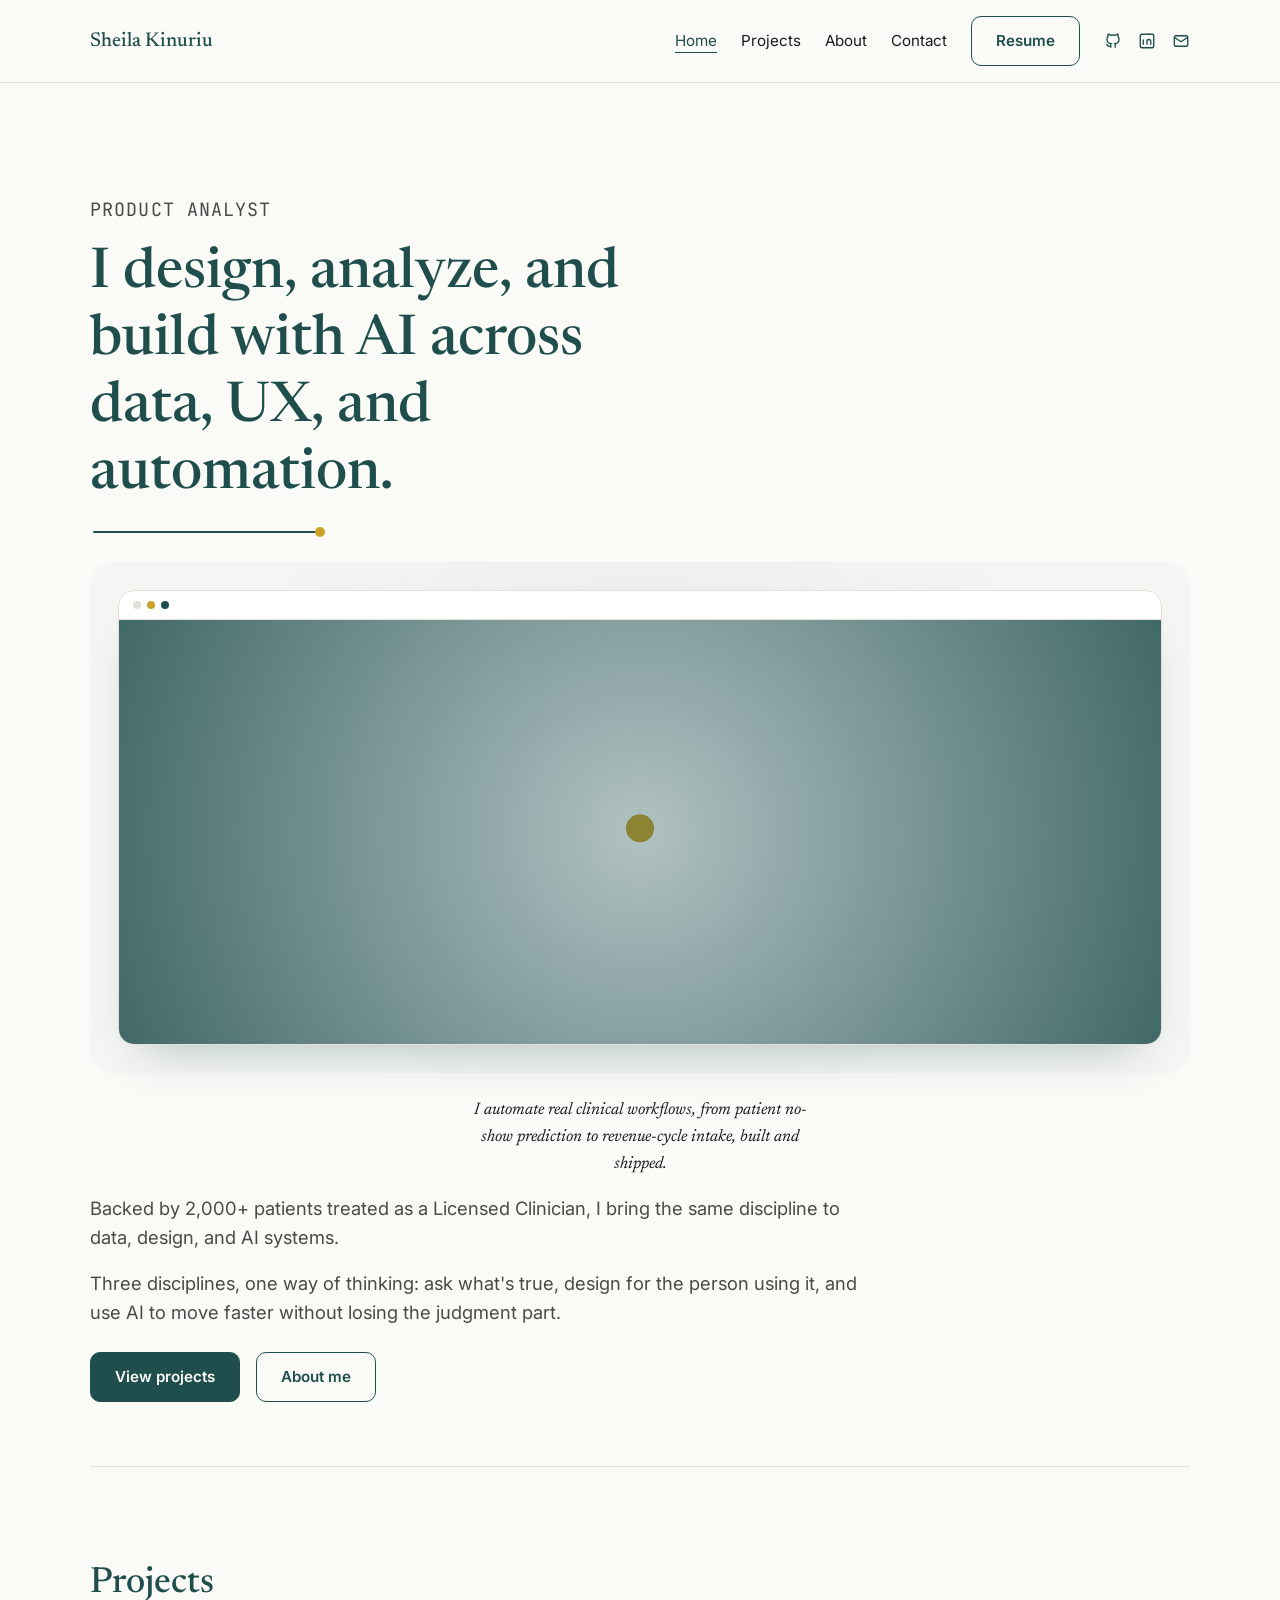
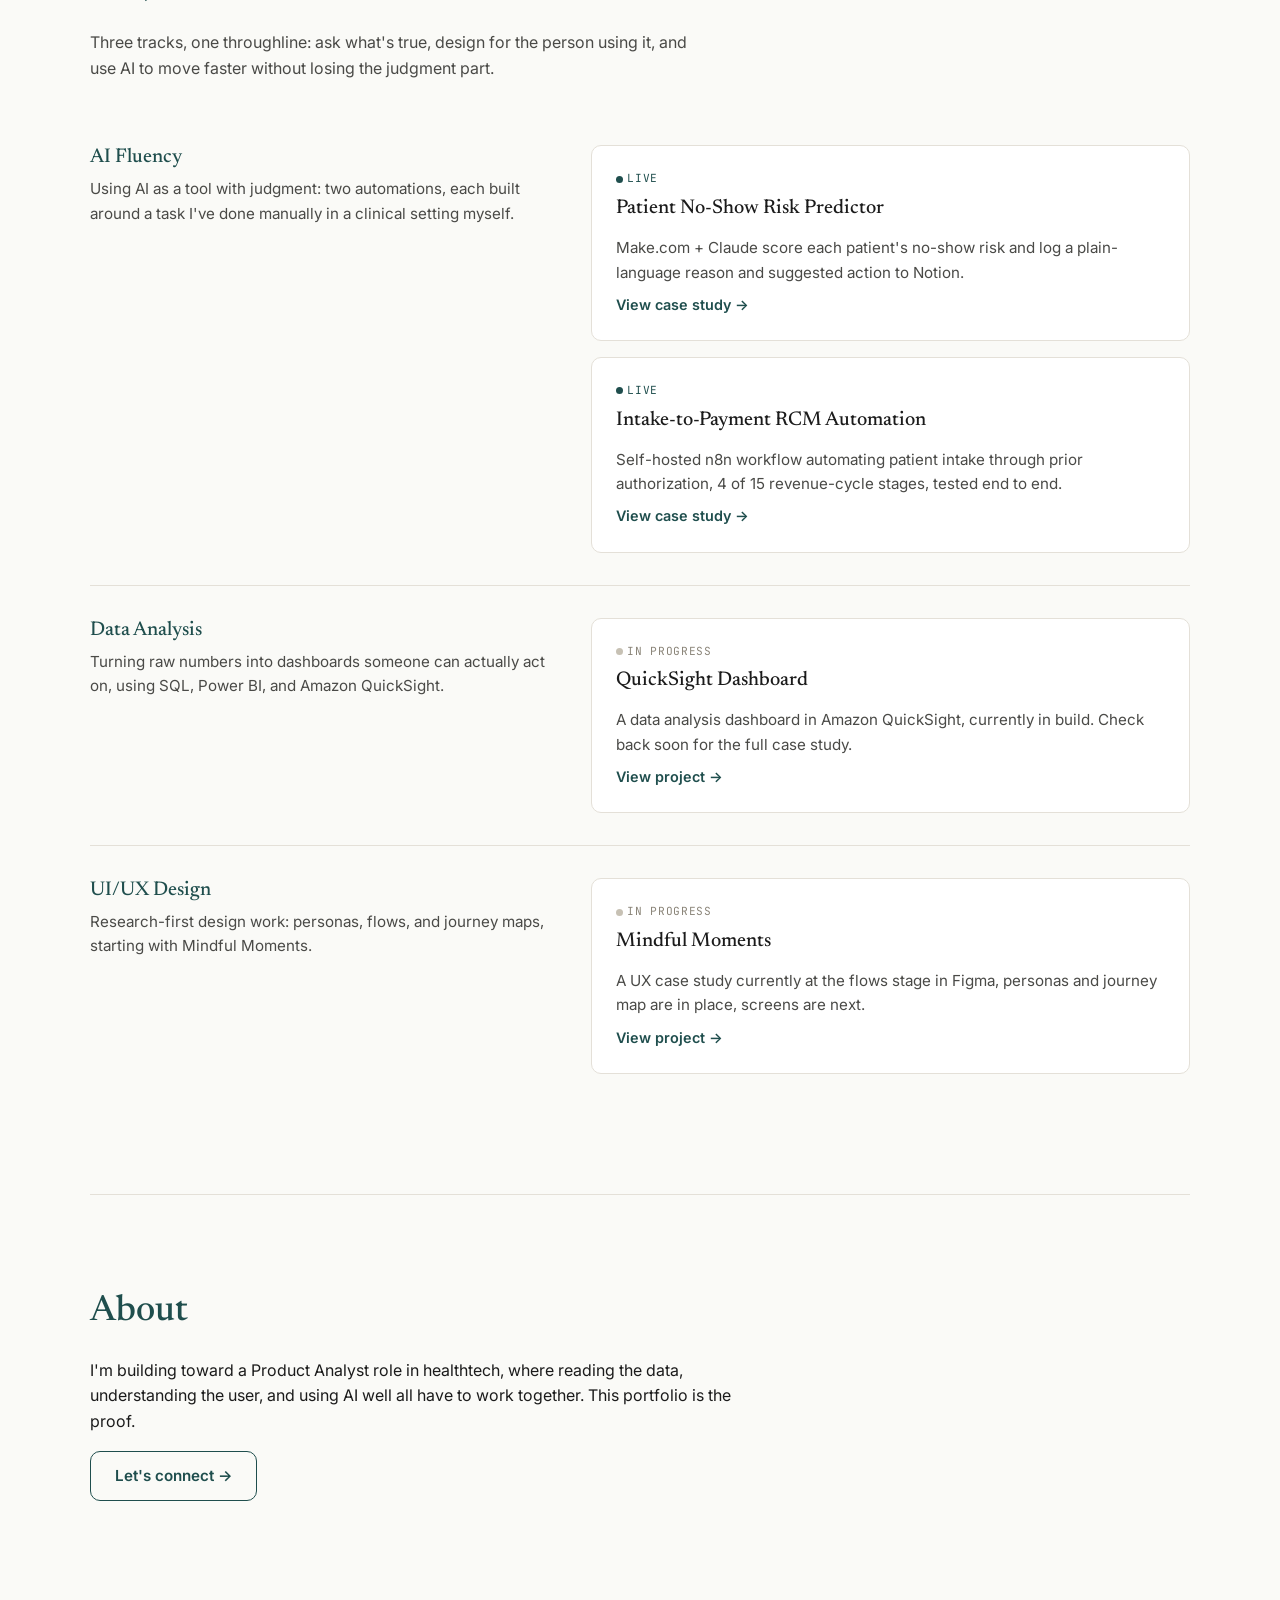
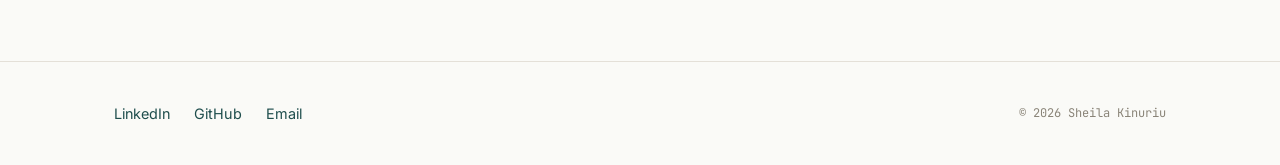
==== index.html @ 230eadeb "Move hero card between headline and stats, landscape layout, add shading veil, swap Live to Figma" ====
<!DOCTYPE html>
<html lang="en">
<head>
  <meta charset="UTF-8">
  <meta name="viewport" content="width=device-width, initial-scale=1.0">
  <title>Sheila Kinuriu · Data, Design & AI</title>
  <meta name="description" content="I design, analyze, and build with AI, across data, UX, and automation.">

  <link rel="icon" type="image/svg+xml" href="favicon.svg">

  <!-- Google Fonts: exactly the three faces from the identity kit -->
  <link rel="preconnect" href="https://fonts.googleapis.com">
  <link rel="preconnect" href="https://fonts.gstatic.com" crossorigin>
  <link href="https://fonts.googleapis.com/css2?family=Newsreader:ital,wght@0,400;0,500;0,600;1,400&family=Inter:wght@400;500;600&family=JetBrains+Mono:wght@400;500&display=swap" rel="stylesheet">

  <link rel="stylesheet" href="style.css">
</head>
<body>

  <header class="site-header">
    <nav class="nav container">
      <a href="index.html" class="wordmark">Sheila Kinuriu</a>
      <div class="nav-right">
        <ul class="nav-links">
          <li><a href="index.html" aria-current="page">Home</a></li>
          <li><a href="projects.html">Projects</a></li>
          <li><a href="about.html">About</a></li>
          <li><a href="contact.html">Contact</a></li>
        </ul>
        <a href="Sheila_Kinuriu_CV.pdf" class="btn btn-secondary nav-cv" target="_blank" rel="noopener">Resume</a>
        <div class="nav-social">
          <a href="https://github.com/kinuriu" aria-label="GitHub" target="_blank" rel="noopener">
            <svg viewBox="0 0 24 24" fill="none" stroke="currentColor" stroke-width="1.8"><path d="M9 19c-4.3 1.4-4.3-2.5-6-3m12 5v-3.5c0-1 .1-1.4-.5-2 2.8-.3 5.5-1.4 5.5-6a4.6 4.6 0 0 0-1.3-3.2 4.2 4.2 0 0 0-.1-3.2s-1.1-.3-3.5 1.3a12.3 12.3 0 0 0-6.2 0C6.5 2.8 5.4 3.1 5.4 3.1a4.2 4.2 0 0 0-.1 3.2A4.6 4.6 0 0 0 4 9.5c0 4.6 2.7 5.7 5.5 6-.6.6-.6 1.2-.5 2V21"/></svg>
          </a>
          <a href="https://www.linkedin.com/in/sheilanduta/" aria-label="LinkedIn" target="_blank" rel="noopener">
            <svg viewBox="0 0 24 24" fill="none" stroke="currentColor" stroke-width="1.8"><rect x="3" y="3" width="18" height="18" rx="2"/><path d="M7 10v7M7 7v.01M12 17v-4.5a2.5 2.5 0 0 1 5 0V17M12 10v7"/></svg>
          </a>
          <a href="mailto:sheilakinuriu@gmail.com" aria-label="Email">
            <svg viewBox="0 0 24 24" fill="none" stroke="currentColor" stroke-width="1.8"><rect x="3" y="5" width="18" height="14" rx="2"/><path d="m3 7 9 6 9-6"/></svg>
          </a>
        </div>
      </div>
    </nav>
  </header>

  <main>

    <!-- ============ HERO ============ -->
    <section class="hero container">
      <p class="kicker">Product Analyst</p>
      <h1>I design, analyze, and build with AI across data, UX, and automation.</h1>
      <svg class="hero-line" viewBox="0 0 240 12" width="240" height="12" aria-hidden="true">
        <line x1="4" y1="6" x2="230" y2="6" stroke="var(--color-main)" stroke-width="2" stroke-linecap="round" pathLength="100" class="hero-line-path"/>
        <circle cx="230" cy="6" r="5" fill="var(--color-accent)" class="hero-dot"/>
      </svg>

      <div class="hero-card-outer">
        <div class="hero-card-wrap">
          <div class="hero-card">
            <div class="hero-card-chrome">
              <span class="chrome-dot"></span><span class="chrome-dot"></span><span class="chrome-dot"></span>
            </div>
            <div class="hero-network-frame">
              <svg class="hero-network" viewBox="0 0 520 200" aria-hidden="true">
              <line class="hn-line" x1="260" y1="100" x2="260.0" y2="58.0"/>
              <line class="hn-line" x1="260" y1="100" x2="313.0" y2="70.3"/>
              <line class="hn-line" x1="260" y1="100" x2="335.0" y2="100.0"/>
              <line class="hn-line" x1="260" y1="100" x2="313.0" y2="129.7"/>
              <line class="hn-line" x1="260" y1="100" x2="260.0" y2="142.0"/>
              <line class="hn-line" x1="260" y1="100" x2="207.0" y2="129.7"/>
              <line class="hn-line" x1="260" y1="100" x2="185.0" y2="100.0"/>
              <line class="hn-line" x1="260" y1="100" x2="207.0" y2="70.3"/>
              <line class="hn-line" x1="260.0" y1="58.0" x2="313.0" y2="70.3"/>
              <line class="hn-line" x1="313.0" y1="70.3" x2="335.0" y2="100.0"/>
              <line class="hn-line" x1="335.0" y1="100.0" x2="313.0" y2="129.7"/>
              <line class="hn-line" x1="313.0" y1="129.7" x2="260.0" y2="142.0"/>
              <line class="hn-line" x1="260.0" y1="142.0" x2="207.0" y2="129.7"/>
              <line class="hn-line" x1="207.0" y1="129.7" x2="185.0" y2="100.0"/>
              <line class="hn-line" x1="185.0" y1="100.0" x2="207.0" y2="70.3"/>
              <line class="hn-line" x1="207.0" y1="70.3" x2="260.0" y2="58.0"/>
              <line class="hn-line" x1="260.0" y1="58.0" x2="260.0" y2="22.0"/>
              <line class="hn-line" x1="260.0" y1="58.0" x2="315.5" y2="27.9"/>
              <line class="hn-line" x1="313.0" y1="70.3" x2="362.5" y2="44.8"/>
              <line class="hn-line" x1="313.0" y1="70.3" x2="394.0" y2="70.2"/>
              <line class="hn-line" x1="335.0" y1="100.0" x2="405.0" y2="100.0"/>
              <line class="hn-line" x1="335.0" y1="100.0" x2="394.0" y2="129.8"/>
              <line class="hn-line" x1="313.0" y1="129.7" x2="362.5" y2="155.2"/>
              <line class="hn-line" x1="313.0" y1="129.7" x2="315.5" y2="172.1"/>
              <line class="hn-line" x1="260.0" y1="142.0" x2="260.0" y2="178.0"/>
              <line class="hn-line" x1="260.0" y1="142.0" x2="204.5" y2="172.1"/>
              <line class="hn-line" x1="207.0" y1="129.7" x2="157.5" y2="155.2"/>
              <line class="hn-line" x1="207.0" y1="129.7" x2="126.0" y2="129.8"/>
              <line class="hn-line" x1="185.0" y1="100.0" x2="115.0" y2="100.0"/>
              <line class="hn-line" x1="185.0" y1="100.0" x2="126.0" y2="70.2"/>
              <line class="hn-line" x1="207.0" y1="70.3" x2="157.5" y2="44.8"/>
              <line class="hn-line" x1="207.0" y1="70.3" x2="204.5" y2="27.9"/>
              <line class="hn-line" x1="260.0" y1="58.0" x2="313.0" y2="129.7"/>
              <line class="hn-line" x1="335.0" y1="100.0" x2="207.0" y2="129.7"/>
              <line class="hn-line" x1="260.0" y1="142.0" x2="207.0" y2="70.3"/>
              <line class="hn-line" x1="185.0" y1="100.0" x2="313.0" y2="70.3"/>

              <circle class="hn-node" style="--tx:0.0px;--ty:42.0px" cx="260.0" cy="58.0" r="3.5"/>
              <circle class="hn-node" style="--tx:-53.0px;--ty:29.7px" cx="313.0" cy="70.3" r="3.5"/>
              <circle class="hn-node" style="--tx:-75.0px;--ty:0.0px" cx="335.0" cy="100.0" r="3.5"/>
              <circle class="hn-node" style="--tx:-53.0px;--ty:-29.7px" cx="313.0" cy="129.7" r="3.5"/>
              <circle class="hn-node" style="--tx:0.0px;--ty:-42.0px" cx="260.0" cy="142.0" r="3.5"/>
              <circle class="hn-node" style="--tx:53.0px;--ty:-29.7px" cx="207.0" cy="129.7" r="3.5"/>
              <circle class="hn-node" style="--tx:75.0px;--ty:0.0px" cx="185.0" cy="100.0" r="3.5"/>
              <circle class="hn-node" style="--tx:53.0px;--ty:29.7px" cx="207.0" cy="70.3" r="3.5"/>

              <circle class="hn-node" style="--tx:0.0px;--ty:78.0px" cx="260.0" cy="22.0" r="3"/>
              <circle class="hn-node" style="--tx:-55.5px;--ty:72.1px" cx="315.5" cy="27.9" r="3"/>
              <circle class="hn-node" style="--tx:-102.5px;--ty:55.2px" cx="362.5" cy="44.8" r="3"/>
              <circle class="hn-node" style="--tx:-134.0px;--ty:29.8px" cx="394.0" cy="70.2" r="3"/>
              <circle class="hn-node" style="--tx:-145.0px;--ty:0.0px" cx="405.0" cy="100.0" r="3"/>
              <circle class="hn-node" style="--tx:-134.0px;--ty:-29.8px" cx="394.0" cy="129.8" r="3"/>
              <circle class="hn-node" style="--tx:-102.5px;--ty:-55.2px" cx="362.5" cy="155.2" r="3"/>
              <circle class="hn-node" style="--tx:-55.5px;--ty:-72.1px" cx="315.5" cy="172.1" r="3"/>
              <circle class="hn-node" style="--tx:0.0px;--ty:-78.0px" cx="260.0" cy="178.0" r="3"/>
              <circle class="hn-node" style="--tx:55.5px;--ty:-72.1px" cx="204.5" cy="172.1" r="3"/>
              <circle class="hn-node" style="--tx:102.5px;--ty:-55.2px" cx="157.5" cy="155.2" r="3"/>
              <circle class="hn-node" style="--tx:134.0px;--ty:-29.8px" cx="126.0" cy="129.8" r="3"/>
              <circle class="hn-node" style="--tx:145.0px;--ty:0.0px" cx="115.0" cy="100.0" r="3"/>
              <circle class="hn-node" style="--tx:134.0px;--ty:29.8px" cx="126.0" cy="70.2" r="3"/>
              <circle class="hn-node" style="--tx:102.5px;--ty:55.2px" cx="157.5" cy="44.8" r="3"/>
              <circle class="hn-node" style="--tx:55.5px;--ty:72.1px" cx="204.5" cy="27.9" r="3"/>

              <circle class="hn-center" cx="260" cy="100" r="7"/>
              </svg>
              <div class="hero-card-shade"></div>
            </div>
          </div>

          <span class="hero-tag tag-tl">Figma</span>
          <span class="hero-tag tag-tr">2,000+ patients</span>
          <span class="hero-tag tag-bl">n8n + Make.com</span>
          <span class="hero-tag tag-br">Healthcare AI</span>
        </div>

        <p class="hero-card-caption">I automate real clinical workflows, from patient no-show prediction to revenue-cycle intake, built and shipped.</p>
      </div>

      <p>Backed by 2,000+ patients treated as a Licensed Clinician, I bring the same discipline to data, design, and AI systems.</p>
      <p>Three disciplines, one way of thinking: ask what's true, design for the person using it, and use AI to move faster without losing the judgment part.</p>
      <div class="hero-cta">
        <a href="#projects" class="btn btn-primary">View projects</a>
        <a href="about.html" class="btn btn-secondary">About me</a>
      </div>
    </section>

    <hr class="section-divider container">

    <!-- ============ PROJECTS (tracks + proof, together) ============ -->
    <section class="section container" id="projects">
      <h2>Projects</h2>
      <p class="section-intro">Three tracks, one throughline: ask what's true, design for the person using it, and use AI to move faster without losing the judgment part.</p>

      <div class="track">
        <div class="track-header">
          <h3>AI Fluency</h3>
          <p>Using AI as a tool with judgment: two automations, each built around a task I've done manually in a clinical setting myself.</p>
        </div>
        <div class="track-cards">
          <div class="card">
            <span class="status status-live">Live</span>
            <h3>Patient No-Show Risk Predictor</h3>
            <p>Make.com + Claude score each patient's no-show risk and log a plain-language reason and suggested action to Notion.</p>
            <a href="projects.html#no-show-predictor" class="card-link">View case study</a>
          </div>
          <div class="card">
            <span class="status status-live">Live</span>
            <h3>Intake-to-Payment RCM Automation</h3>
            <p>Self-hosted n8n workflow automating patient intake through prior authorization, 4 of 15 revenue-cycle stages, tested end to end.</p>
            <a href="projects.html#rcm-automation" class="card-link">View case study</a>
          </div>
        </div>
      </div>

      <hr class="track-divider">

      <div class="track">
        <div class="track-header">
          <h3>Data Analysis</h3>
          <p>Turning raw numbers into dashboards someone can actually act on, using SQL, Power BI, and Amazon QuickSight.</p>
        </div>
        <div class="card">
          <span class="status status-progress">In progress</span>
          <h3>QuickSight Dashboard</h3>
          <p>A data analysis dashboard in Amazon QuickSight, currently in build. Check back soon for the full case study.</p>
          <a href="projects.html#data-analysis" class="card-link">View project</a>
        </div>
      </div>

      <hr class="track-divider">

      <div class="track">
        <div class="track-header">
          <h3>UI/UX Design</h3>
          <p>Research-first design work: personas, flows, and journey maps, starting with Mindful Moments.</p>
        </div>
        <div class="card">
          <span class="status status-progress">In progress</span>
          <h3>Mindful Moments</h3>
          <p>A UX case study currently at the flows stage in Figma, personas and journey map are in place, screens are next.</p>
          <a href="projects.html#ui-ux" class="card-link">View project</a>
        </div>
      </div>
    </section>

    <hr class="section-divider container">

    <!-- ============ ABOUT PREVIEW ============ -->
    <section class="section container">
      <h2>About</h2>
      <p>I'm building toward a Product Analyst role in healthtech, where reading the data, understanding the user, and using AI well all have to work together. This portfolio is the proof.</p>
      <a href="about.html" class="btn btn-secondary" style="margin-top: 1rem;">Let's connect →</a>
    </section>

  </main>

  <footer class="site-footer">
    <div class="container">
      <div class="footer-links">
        <a href="https://www.linkedin.com/in/sheilanduta/">LinkedIn</a>
        <a href="https://github.com/kinuriu">GitHub</a>
        <a href="mailto:sheilakinuriu@gmail.com">Email</a>
      </div>
      <span class="footer-note">© 2026 Sheila Kinuriu</span>
    </div>
  </footer>

</body>
</html>
---- style.css ----
/* =========================================================
   1. DESIGN TOKENS
   These are the "decide once" values from the identity kit.
   Every color, font, and spacing value used anywhere on the
   site should trace back to one of these. If you ever want
   to retheme, you only touch this block.
   ========================================================= */
:root {
  /* Color */
  --color-main:     #1F4E4D; /* Deep Clinical Teal — headings, links, key UI */
  --color-text:      #1B1B1B; /* near-black, warm — body text */
  --color-bg:        #FAFAF7; /* near-white, warm — page background, cards */
  --color-accent:    #C9A227; /* Muted Gold — ONE thing at a time, never a fill */
  --color-divider:   #E4E0D8; /* warm grey — borders, dividers */
  --color-bg-raised: #FFFFFF; /* slightly lifted surface for cards on --color-bg */

  /* Type */
  --font-heading: 'Newsreader', Georgia, serif;
  --font-body:    'Inter', -apple-system, sans-serif;
  --font-mono:    'JetBrains Mono', monospace;

  /* Spacing scale (multiples of 4px keeps rhythm consistent) */
  --space-1: 0.5rem;
  --space-2: 1rem;
  --space-3: 1.5rem;
  --space-4: 2.5rem;
  --space-5: 4rem;
  --space-6: 6rem;

  /* Layout */
  --max-width: 1100px;
  --radius: 10px;
}

/* =========================================================
   2. RESET
   A small reset, not a framework reset — just enough to stop
   browsers' default spacing/sizing from fighting the tokens.
   ========================================================= */
* {
  box-sizing: border-box;
}

html {
  scroll-behavior: smooth;
}

body, h1, h2, h3, p, ul, figure {
  margin: 0;
}

img {
  max-width: 100%;
  display: block;
}

ul {
  padding: 0;
  list-style: none;
}

a {
  color: inherit;
  text-decoration: none;
}

/* Respect users who've asked for less motion */
@media (prefers-reduced-motion: reduce) {
  html {
    scroll-behavior: auto;
  }
  * {
    animation: none !important;
    transition: none !important;
  }
}

/* =========================================================
   3. BASE TYPOGRAPHY
   ========================================================= */
body {
  font-family: var(--font-body);
  color: var(--color-text);
  background: var(--color-bg);
  line-height: 1.6;
  font-size: 1rem;
}

h1, h2, h3 {
  font-family: var(--font-heading);
  color: var(--color-main);
  line-height: 1.2;
  font-weight: 500;
}

h1 {
  font-size: clamp(2.25rem, 5vw, 3.5rem);
}

h2 {
  font-size: clamp(1.5rem, 3vw, 2.25rem);
  margin-bottom: var(--space-3);
}

h3 {
  font-size: 1.25rem;
  margin-bottom: var(--space-1);
}

p {
  max-width: 65ch; /* keeps body text readable, never full-bleed */
}

/* The mono face is used sparingly, per the identity kit:
   data labels, kickers, status text — never full paragraphs. */
.kicker {
  font-family: var(--font-mono);
  font-size: 0.75rem;
  letter-spacing: 0.06em;
  text-transform: uppercase;
  color: var(--color-main);
}

/* =========================================================
   4. LAYOUT HELPERS
   ========================================================= */
.container {
  max-width: var(--max-width);
  margin: 0 auto;
  padding: 0 var(--space-3);
}

.section {
  padding: var(--space-6) 0;
}

.section-divider {
  border: none;
  border-top: 1px solid var(--color-divider);
}

/* =========================================================
   5. NAV
   ========================================================= */
.site-header {
  border-bottom: 1px solid var(--color-divider);
  background: var(--color-bg);
}

.nav {
  display: flex;
  align-items: center;
  justify-content: space-between;
  padding: var(--space-2) 0;
  flex-wrap: wrap;
  gap: var(--space-2);
}

.nav-right {
  display: flex;
  align-items: center;
  gap: var(--space-3);
  flex-wrap: wrap;
}

.nav-social {
  display: flex;
  align-items: center;
  gap: var(--space-2);
}

.nav-social a {
  color: var(--color-main);
  display: inline-flex;
  transition: color 0.15s ease;
}

.nav-social a:hover,
.nav-social a:focus-visible {
  color: var(--color-accent);
}

.nav-social svg {
  width: 18px;
  height: 18px;
}

.nav-cv {
  padding: 0.4rem 0.9rem;
  font-size: 0.85rem;
}

.wordmark {
  font-family: var(--font-heading);
  font-weight: 500;
  font-size: 1.25rem;
  color: var(--color-main);
}

.nav-links {
  display: flex;
  gap: var(--space-3);
  flex-wrap: wrap;
}

.nav-links a {
  font-size: 0.95rem;
  padding-bottom: 2px;
  border-bottom: 1px solid transparent;
  transition: border-color 0.15s ease;
}

.nav-links a:hover,
.nav-links a:focus-visible {
  border-bottom-color: var(--color-accent);
}

.nav-links a[aria-current="page"] {
  color: var(--color-main);
  border-bottom-color: var(--color-main);
}

/* =========================================================
   6. BUTTONS / CTAs
   The main color does the work here — gold is reserved for
   the one-at-a-time accent, never a button fill.
   ========================================================= */
.btn {
  display: inline-flex;
  align-items: center;
  gap: var(--space-1);
  font-family: var(--font-body);
  font-weight: 600;
  font-size: 0.95rem;
  padding: 0.75rem 1.5rem;
  border-radius: var(--radius);
  border: 1px solid var(--color-main);
  transition: background-color 0.15s ease, color 0.15s ease;
}

.btn-primary {
  background: var(--color-main);
  color: var(--color-bg);
}

.btn-primary:hover,
.btn-primary:focus-visible {
  background: #163938; /* slightly darker teal, no new token needed */
}

.btn-secondary {
  background: transparent;
  color: var(--color-main);
}

.btn-secondary:hover,
.btn-secondary:focus-visible {
  background: var(--color-divider);
}

/* =========================================================
   7. CARDS
   ========================================================= */
.card {
  background: var(--color-bg-raised);
  border: 1px solid var(--color-divider);
  border-radius: var(--radius);
  padding: var(--space-3);
  display: flex;
  flex-direction: column;
  gap: var(--space-1);
  height: 100%;
}

.card h3 {
  color: var(--color-text);
}

.card p {
  color: #4A4A47;
  font-size: 0.95rem;
}

.card-link {
  margin-top: auto;
  font-weight: 600;
  color: var(--color-main);
  font-size: 0.9rem;
}

.card-link::after {
  content: " →";
}

/* =========================================================
   8. STATUS PILLS
   The one recurring "signature" device on the site: an honest,
   clinical-looking status readout on every project, in mono.
   ========================================================= */
.status {
  display: inline-flex;
  align-items: center;
  gap: 0.4em;
  font-family: var(--font-mono);
  font-size: 0.7rem;
  letter-spacing: 0.06em;
  text-transform: uppercase;
}

.status::before {
  content: "";
  width: 7px;
  height: 7px;
  border-radius: 50%;
}

.status-live {
  color: var(--color-main);
}
.status-live::before {
  background: var(--color-main);
}

.status-progress {
  color: #8A8478;
}
.status-progress::before {
  background: #C7C1B4;
}

/* =========================================================
   9. PROJECT TRACKS
   Each track pairs its "what/why" with the actual proof —
   context on the left, the live card on the right. Keeps the
   homepage from saying the same thing twice.
   ========================================================= */
.section-intro {
  color: #4A4A47;
  max-width: 60ch;
  margin-bottom: var(--space-4);
}

.track {
  display: grid;
  grid-template-columns: 1fr 1.3fr;
  gap: var(--space-4);
  align-items: start;
  padding: var(--space-3) 0;
}

.track-header h3 {
  color: var(--color-main);
}

.track-header p {
  color: #4A4A47;
  font-size: 0.95rem;
}

.track-divider {
  border: none;
  border-top: 1px solid var(--color-divider);
}

.track-cards {
  display: flex;
  flex-direction: column;
  gap: var(--space-2);
}

.track-cards .card {
  height: auto;
}

@media (max-width: 800px) {
  .track {
    grid-template-columns: 1fr;
  }
}

/* =========================================================
   9b. CASE STUDY BLOCKS
   Used on individual project pages (e.g. ai-fluency.html) to
   break a case study into scannable problem/approach/outcome
   chunks instead of one long paragraph.
   ========================================================= */
.case-grid {
  display: grid;
  grid-template-columns: 1fr 1fr;
  gap: var(--space-3);
  margin: var(--space-3) 0 var(--space-3);
}

.case-block h3 {
  font-size: 1.05rem;
}

.case-block p {
  color: #4A4A47;
  font-size: 0.95rem;
}

.case-stack {
  font-size: 0.9rem;
  color: #4A4A47;
  margin-bottom: var(--space-3);
}

.case-image {
  width: 100%;
  border: 1px solid var(--color-divider);
  border-radius: var(--radius);
  margin-top: var(--space-1);
}

.case-image-caption {
  font-family: var(--font-mono);
  font-size: 0.75rem;
  color: #8A8478;
  margin: var(--space-1) 0 var(--space-3);
}

@media (max-width: 800px) {
  .case-grid {
    grid-template-columns: 1fr;
  }
}

/* =========================================================
   9c. ABOUT PAGE: STATS, EXPERIENCE, CERTIFICATIONS
   ========================================================= */
.stat-strip {
  display: grid;
  grid-template-columns: repeat(5, 1fr);
  gap: var(--space-3);
  padding-bottom: var(--space-4);
}

.stat-value {
  font-family: var(--font-heading);
  font-size: 1.3rem;
  color: var(--color-main);
  margin-bottom: 0.2rem;
}

.stat-label {
  font-family: var(--font-mono);
  font-size: 0.7rem;
  letter-spacing: 0.05em;
  text-transform: uppercase;
  color: #8A8478;
}

@media (max-width: 900px) {
  .stat-strip {
    grid-template-columns: repeat(3, 1fr);
    row-gap: var(--space-3);
  }
}

@media (max-width: 560px) {
  .stat-strip {
    grid-template-columns: repeat(2, 1fr);
  }
}

.exp-item {
  margin-bottom: var(--space-4);
}

.exp-item:last-child {
  margin-bottom: 0;
}

.exp-header {
  display: flex;
  justify-content: space-between;
  align-items: baseline;
  flex-wrap: wrap;
  gap: var(--space-1);
  margin-bottom: var(--space-1);
}

.exp-role {
  font-weight: 600;
  color: var(--color-text);
}

.exp-org {
  font-size: 0.9rem;
  color: var(--color-main);
}

.exp-dates {
  font-family: var(--font-mono);
  font-size: 0.75rem;
  color: #8A8478;
  white-space: nowrap;
}

.exp-item p {
  color: #4A4A47;
  font-size: 0.95rem;
}

.exp-postings {
  margin-top: var(--space-2);
  padding-left: var(--space-2);
  font-size: 0.85rem;
  color: #4A4A47;
}

.exp-postings li {
  list-style: disc;
  margin-bottom: 0.35rem;
}

.cert-list {
  margin-top: var(--space-1);
}

.cert-list li {
  display: flex;
  justify-content: space-between;
  gap: var(--space-2);
  padding: 0.5rem 0;
  border-bottom: 1px solid var(--color-divider);
  font-size: 0.9rem;
}

.cert-list li span:last-child {
  font-family: var(--font-mono);
  font-size: 0.75rem;
  color: #8A8478;
  white-space: nowrap;
}

.cert-more {
  font-size: 0.85rem;
  color: #8A8478;
  margin-top: var(--space-2);
}

.cert-pending {
  font-size: 0.85rem;
  color: #8A8478;
  font-style: italic;
  margin-top: var(--space-3);
}

.skills-grid {
  display: grid;
  grid-template-columns: repeat(auto-fit, minmax(200px, 1fr));
  gap: var(--space-3);
}

/* =========================================================
   10. GRID
   ========================================================= */
.grid-3 {
  display: grid;
  grid-template-columns: repeat(3, 1fr);
  gap: var(--space-3);
}

@media (max-width: 800px) {
  .grid-3 {
    grid-template-columns: 1fr;
  }
}

/* =========================================================
   10. HERO
   ========================================================= */
.hero {
  padding: var(--space-6) 0 var(--space-5);
  text-align: left;
}

.hero .kicker {
  margin-bottom: var(--space-2);
}

.hero h1 {
  max-width: 16ch;
}

.hero p {
  margin-top: var(--space-2);
  font-size: 1.15rem;
  color: #4A4A47;
}

.hero-cta {
  margin-top: var(--space-3);
  display: flex;
  gap: var(--space-2);
  flex-wrap: wrap;
}

/* Entrance motion. The site-wide prefers-reduced-motion rule in
   section 2 disables all animation for anyone who's asked for
   less; the block at the bottom of this section makes sure that
   also leaves the line/dot looking finished, not stuck mid-draw. */
.hero .kicker,
.hero h1,
.hero p,
.hero-cta {
  animation: fade-up 0.6s ease both;
}

.hero h1   { animation-delay: 0.05s; }
.hero p    { animation-delay: 0.55s; }
.hero-cta  { animation-delay: 0.75s; }

@keyframes fade-up {
  from {
    opacity: 0;
    transform: translateY(14px);
  }
  to {
    opacity: 1;
    transform: none;
  }
}

.hero-line {
  display: block;
  margin: var(--space-2) 0 var(--space-1);
}

.hero-line-path {
  stroke-dasharray: 100;
  stroke-dashoffset: 100;
  animation: draw-line 0.5s ease forwards;
  animation-delay: 0.15s;
}

.hero-dot {
  opacity: 0;
  transform-origin: center;
  animation: pop-dot 0.4s ease forwards;
  animation-delay: 0.6s;
}

@keyframes draw-line {
  to { stroke-dashoffset: 0; }
}

@keyframes pop-dot {
  0%   { opacity: 0; transform: scale(0); }
  60%  { opacity: 1; transform: scale(1.4); }
  100% { opacity: 1; transform: scale(1); }
}

@media (prefers-reduced-motion: reduce) {
  .hero-line-path { stroke-dashoffset: 0 !important; }
  .hero-dot { opacity: 1 !important; transform: scale(1) !important; }
}

/* --- Hero card: mockup + floating tags + hover-reveal network --- */
.hero-card-outer {
  animation: fade-up 0.6s ease both;
  animation-delay: 0.35s;
}

.hero-card-wrap {
  position: relative;
  margin: var(--space-3) auto 0;
  max-width: 100%;
  padding: 28px;
  border-radius: 24px;
  background: radial-gradient(circle at 50% 40%, rgba(31, 78, 77, 0.08), rgba(31, 78, 77, 0.02) 70%);
  transition: background 0.4s ease;
}

.hero-card {
  position: relative;
  background: var(--color-bg-raised);
  border: 1px solid var(--color-divider);
  border-radius: 16px;
  overflow: hidden;
  box-shadow: 0 24px 48px -24px rgba(31, 78, 77, 0.35);
}

.hero-card-chrome {
  display: flex;
  gap: 6px;
  padding: 10px 14px;
  border-bottom: 1px solid var(--color-divider);
}

.chrome-dot {
  width: 8px;
  height: 8px;
  border-radius: 50%;
  background: var(--color-divider);
}

.chrome-dot:nth-child(2) { background: var(--color-accent); }
.chrome-dot:nth-child(3) { background: var(--color-main); }

.hero-network-frame {
  position: relative;
}

.hero-network {
  display: block;
  width: 100%;
  height: auto;
  padding: 8px 0 16px;
  transform-origin: center;
  transition: transform 0.5s cubic-bezier(0.2, 0.8, 0.2, 1);
}

.hero-card-shade {
  position: absolute;
  inset: 0;
  opacity: 0;
  pointer-events: none;
  background: radial-gradient(circle at 50% 50%, rgba(31, 78, 77, 0.35), rgba(31, 78, 77, 0.85) 100%);
  transition: opacity 0.5s ease;
}

/* Default state: fully visible. This is the safe fallback for
   touch devices, which have no hover state to trigger a reveal. */
.hn-node {
  fill: var(--color-main);
}

.hn-center {
  fill: var(--color-accent);
}

.hn-line {
  stroke: var(--color-main);
  stroke-width: 1.5;
  opacity: 0.4;
}

.hero-tag {
  position: absolute;
  font-family: var(--font-mono);
  font-size: 0.68rem;
  letter-spacing: 0.04em;
  text-transform: uppercase;
  padding: 0.4rem 0.8rem;
  border-radius: 999px;
  white-space: nowrap;
  box-shadow: 0 8px 16px -6px rgba(31, 78, 77, 0.3);
}

.tag-tl {
  top: 4px;
  left: 4px;
  transform: rotate(-6deg);
  background: var(--color-main);
  color: var(--color-bg);
}

.tag-tr {
  top: 36px;
  right: 4px;
  transform: rotate(5deg);
  background: var(--color-accent);
  color: var(--color-main);
}

.tag-bl {
  bottom: 36px;
  left: 4px;
  transform: rotate(4deg);
  background: var(--color-bg-raised);
  color: var(--color-main);
  border: 1px solid var(--color-divider);
}

.tag-br {
  bottom: 4px;
  right: 4px;
  transform: rotate(-5deg);
  background: var(--color-main);
  color: var(--color-bg);
}

.hero .hero-card-caption {
  font-family: var(--font-heading);
  font-style: italic;
  color: var(--color-text);
  font-size: 1.05rem;
  max-width: 40ch;
  margin: var(--space-3) auto 0;
  text-align: center;
}

/* Collapse-then-reveal-on-hover only applies where hover is a real,
   precise pointer interaction. Touch devices never get a collapsed
   state (network, tags, shade all stay in their revealed/hidden
   resting state above), since they'd have no way to trigger a hover. */
@media (hover: hover) and (pointer: fine) {
  .hero-card-shade {
    opacity: 1;
  }

  .hn-node {
    opacity: 0;
    transform: translate(var(--tx, 0), var(--ty, 0));
    transition: transform 0.6s cubic-bezier(0.2, 0.8, 0.2, 1), opacity 0.5s ease;
  }

  .hn-center {
    opacity: 1;
  }

  .hn-line {
    stroke-dasharray: 240;
    stroke-dashoffset: 240;
    transition: stroke-dashoffset 0.6s ease;
  }

  .hero-tag {
    opacity: 0;
    transform: translateY(8px) scale(0.92);
    transition: opacity 0.4s ease, transform 0.4s cubic-bezier(0.2, 0.8, 0.2, 1);
  }

  .tag-tl { transition-delay: 0.15s; }
  .tag-tr { transition-delay: 0.25s; }
  .tag-bl { transition-delay: 0.3s; }
  .tag-br { transition-delay: 0.4s; }

  .hero-card-wrap:hover {
    background: radial-gradient(circle at 50% 40%, rgba(31, 78, 77, 0.16), rgba(201, 162, 39, 0.05) 70%);
  }

  .hero-card-wrap:hover .hero-network {
    transform: scale(1.14);
  }

  .hero-card-wrap:hover .hn-node {
    opacity: 1;
    transform: translate(0, 0);
  }

  .hero-card-wrap:hover .hn-line {
    stroke-dashoffset: 0;
  }

  .hero-card-wrap:hover .hero-tag {
    opacity: 1;
    transform: translateY(0) scale(1);
  }

  .hero-card-wrap:hover .hero-card-shade {
    opacity: 0;
  }
}

/* =========================================================
   11. FOOTER
   ========================================================= */
.site-footer {
  border-top: 1px solid var(--color-divider);
  padding: var(--space-4) 0;
  margin-top: var(--space-5);
}

.site-footer .container {
  display: flex;
  justify-content: space-between;
  align-items: center;
  flex-wrap: wrap;
  gap: var(--space-2);
}

.footer-links {
  display: flex;
  gap: var(--space-3);
}

.footer-links a {
  font-size: 0.9rem;
  color: var(--color-main);
}

.footer-note {
  font-family: var(--font-mono);
  font-size: 0.75rem;
  color: #8A8478;
}

/* Keyboard focus should always be visible — accessibility floor */
a:focus-visible,
button:focus-visible {
  outline: 2px solid var(--color-accent);
  outline-offset: 2px;
}
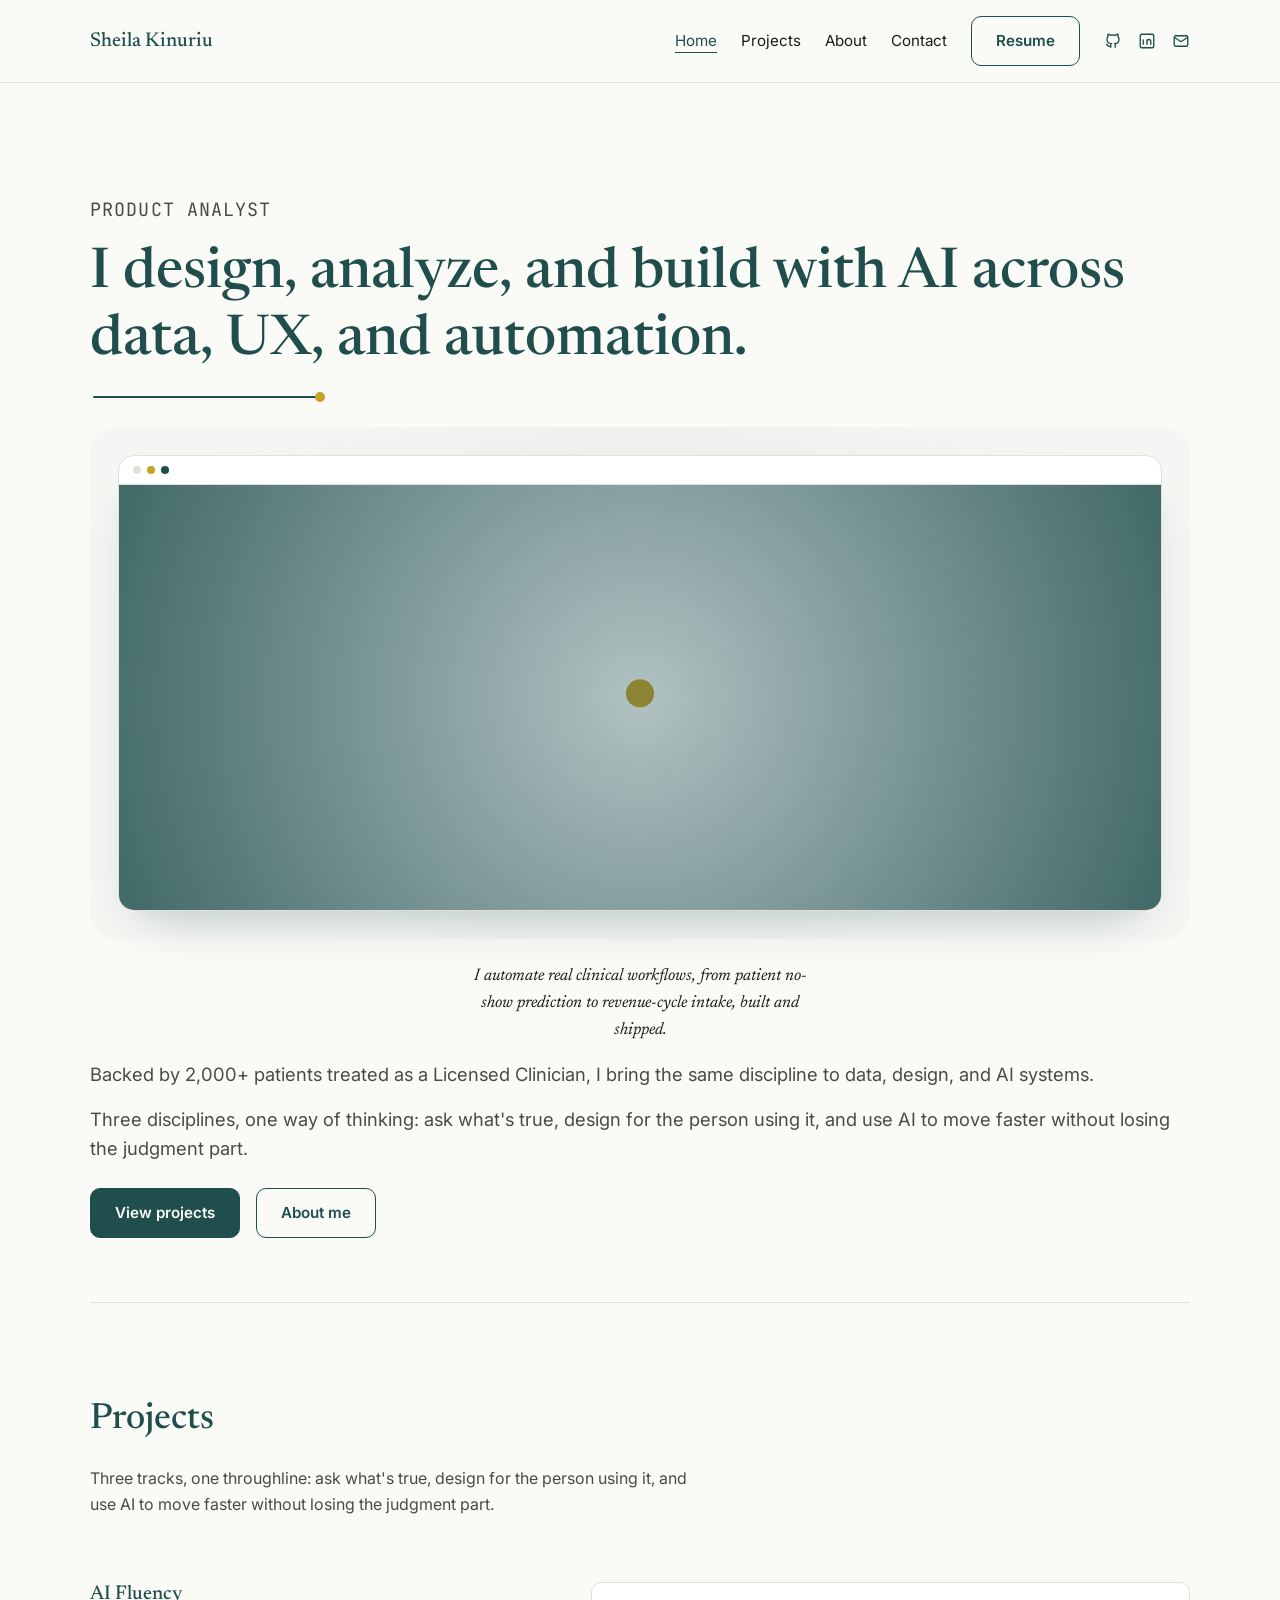
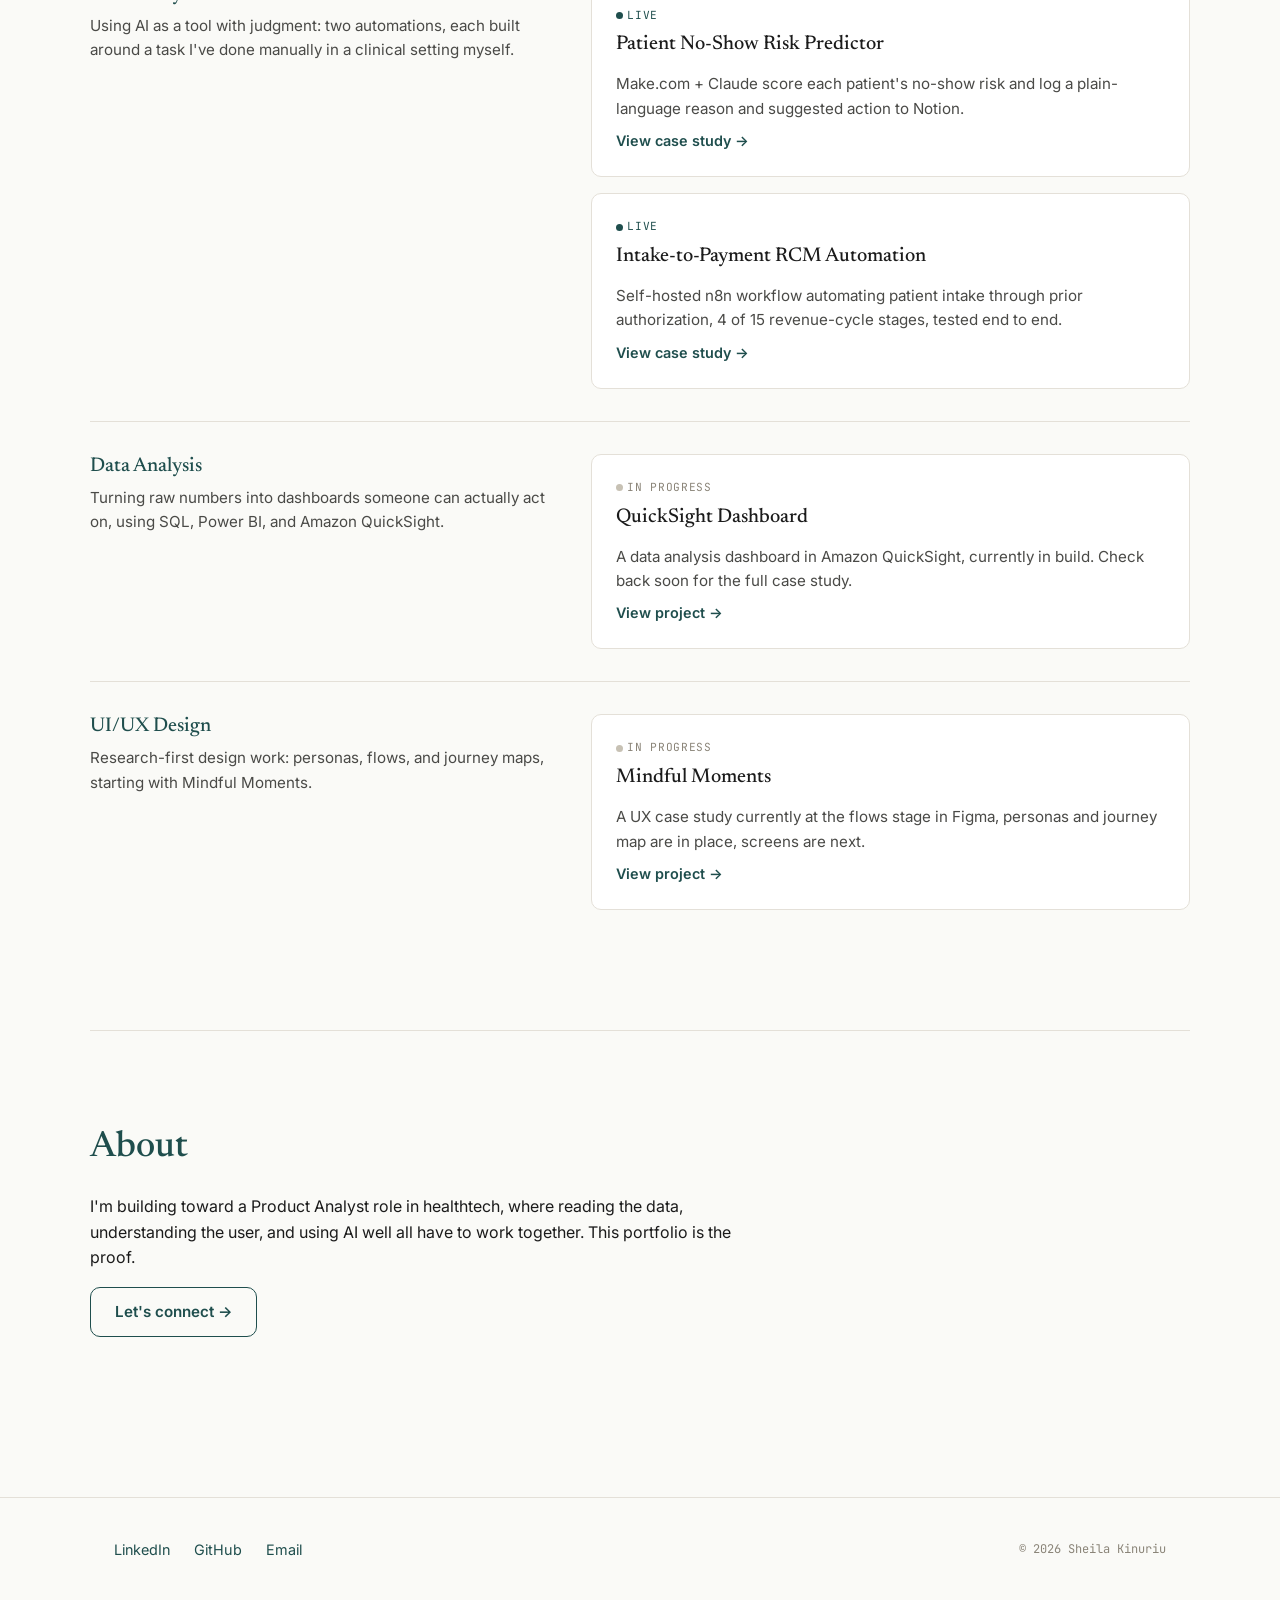
==== commit 191afbd3: "Full-width hero text, denser three-ring network, thinner lines, swap tag to Data Analytics" ====
--- a/index.html
+++ b/index.html
@@ -62,78 +62,139 @@
             </div>
             <div class="hero-network-frame">
               <svg class="hero-network" viewBox="0 0 520 200" aria-hidden="true">
-              <line class="hn-line" x1="260" y1="100" x2="260.0" y2="58.0"/>
-              <line class="hn-line" x1="260" y1="100" x2="313.0" y2="70.3"/>
-              <line class="hn-line" x1="260" y1="100" x2="335.0" y2="100.0"/>
-              <line class="hn-line" x1="260" y1="100" x2="313.0" y2="129.7"/>
-              <line class="hn-line" x1="260" y1="100" x2="260.0" y2="142.0"/>
-              <line class="hn-line" x1="260" y1="100" x2="207.0" y2="129.7"/>
-              <line class="hn-line" x1="260" y1="100" x2="185.0" y2="100.0"/>
-              <line class="hn-line" x1="260" y1="100" x2="207.0" y2="70.3"/>
-              <line class="hn-line" x1="260.0" y1="58.0" x2="313.0" y2="70.3"/>
-              <line class="hn-line" x1="313.0" y1="70.3" x2="335.0" y2="100.0"/>
-              <line class="hn-line" x1="335.0" y1="100.0" x2="313.0" y2="129.7"/>
-              <line class="hn-line" x1="313.0" y1="129.7" x2="260.0" y2="142.0"/>
-              <line class="hn-line" x1="260.0" y1="142.0" x2="207.0" y2="129.7"/>
-              <line class="hn-line" x1="207.0" y1="129.7" x2="185.0" y2="100.0"/>
-              <line class="hn-line" x1="185.0" y1="100.0" x2="207.0" y2="70.3"/>
-              <line class="hn-line" x1="207.0" y1="70.3" x2="260.0" y2="58.0"/>
-              <line class="hn-line" x1="260.0" y1="58.0" x2="260.0" y2="22.0"/>
-              <line class="hn-line" x1="260.0" y1="58.0" x2="315.5" y2="27.9"/>
-              <line class="hn-line" x1="313.0" y1="70.3" x2="362.5" y2="44.8"/>
-              <line class="hn-line" x1="313.0" y1="70.3" x2="394.0" y2="70.2"/>
-              <line class="hn-line" x1="335.0" y1="100.0" x2="405.0" y2="100.0"/>
-              <line class="hn-line" x1="335.0" y1="100.0" x2="394.0" y2="129.8"/>
-              <line class="hn-line" x1="313.0" y1="129.7" x2="362.5" y2="155.2"/>
-              <line class="hn-line" x1="313.0" y1="129.7" x2="315.5" y2="172.1"/>
-              <line class="hn-line" x1="260.0" y1="142.0" x2="260.0" y2="178.0"/>
-              <line class="hn-line" x1="260.0" y1="142.0" x2="204.5" y2="172.1"/>
-              <line class="hn-line" x1="207.0" y1="129.7" x2="157.5" y2="155.2"/>
-              <line class="hn-line" x1="207.0" y1="129.7" x2="126.0" y2="129.8"/>
-              <line class="hn-line" x1="185.0" y1="100.0" x2="115.0" y2="100.0"/>
-              <line class="hn-line" x1="185.0" y1="100.0" x2="126.0" y2="70.2"/>
-              <line class="hn-line" x1="207.0" y1="70.3" x2="157.5" y2="44.8"/>
-              <line class="hn-line" x1="207.0" y1="70.3" x2="204.5" y2="27.9"/>
-              <line class="hn-line" x1="260.0" y1="58.0" x2="313.0" y2="129.7"/>
-              <line class="hn-line" x1="335.0" y1="100.0" x2="207.0" y2="129.7"/>
-              <line class="hn-line" x1="260.0" y1="142.0" x2="207.0" y2="70.3"/>
-              <line class="hn-line" x1="185.0" y1="100.0" x2="313.0" y2="70.3"/>
-
-              <circle class="hn-node" style="--tx:0.0px;--ty:42.0px" cx="260.0" cy="58.0" r="3.5"/>
-              <circle class="hn-node" style="--tx:-53.0px;--ty:29.7px" cx="313.0" cy="70.3" r="3.5"/>
-              <circle class="hn-node" style="--tx:-75.0px;--ty:0.0px" cx="335.0" cy="100.0" r="3.5"/>
-              <circle class="hn-node" style="--tx:-53.0px;--ty:-29.7px" cx="313.0" cy="129.7" r="3.5"/>
-              <circle class="hn-node" style="--tx:0.0px;--ty:-42.0px" cx="260.0" cy="142.0" r="3.5"/>
-              <circle class="hn-node" style="--tx:53.0px;--ty:-29.7px" cx="207.0" cy="129.7" r="3.5"/>
-              <circle class="hn-node" style="--tx:75.0px;--ty:0.0px" cx="185.0" cy="100.0" r="3.5"/>
-              <circle class="hn-node" style="--tx:53.0px;--ty:29.7px" cx="207.0" cy="70.3" r="3.5"/>
-
-              <circle class="hn-node" style="--tx:0.0px;--ty:78.0px" cx="260.0" cy="22.0" r="3"/>
-              <circle class="hn-node" style="--tx:-55.5px;--ty:72.1px" cx="315.5" cy="27.9" r="3"/>
-              <circle class="hn-node" style="--tx:-102.5px;--ty:55.2px" cx="362.5" cy="44.8" r="3"/>
-              <circle class="hn-node" style="--tx:-134.0px;--ty:29.8px" cx="394.0" cy="70.2" r="3"/>
-              <circle class="hn-node" style="--tx:-145.0px;--ty:0.0px" cx="405.0" cy="100.0" r="3"/>
-              <circle class="hn-node" style="--tx:-134.0px;--ty:-29.8px" cx="394.0" cy="129.8" r="3"/>
-              <circle class="hn-node" style="--tx:-102.5px;--ty:-55.2px" cx="362.5" cy="155.2" r="3"/>
-              <circle class="hn-node" style="--tx:-55.5px;--ty:-72.1px" cx="315.5" cy="172.1" r="3"/>
-              <circle class="hn-node" style="--tx:0.0px;--ty:-78.0px" cx="260.0" cy="178.0" r="3"/>
-              <circle class="hn-node" style="--tx:55.5px;--ty:-72.1px" cx="204.5" cy="172.1" r="3"/>
-              <circle class="hn-node" style="--tx:102.5px;--ty:-55.2px" cx="157.5" cy="155.2" r="3"/>
-              <circle class="hn-node" style="--tx:134.0px;--ty:-29.8px" cx="126.0" cy="129.8" r="3"/>
-              <circle class="hn-node" style="--tx:145.0px;--ty:0.0px" cx="115.0" cy="100.0" r="3"/>
-              <circle class="hn-node" style="--tx:134.0px;--ty:29.8px" cx="126.0" cy="70.2" r="3"/>
-              <circle class="hn-node" style="--tx:102.5px;--ty:55.2px" cx="157.5" cy="44.8" r="3"/>
-              <circle class="hn-node" style="--tx:55.5px;--ty:72.1px" cx="204.5" cy="27.9" r="3"/>
-
+              <line class="hn-line" x1="260" y1="100" x2="260.0" y2="66.0"/>
+              <line class="hn-line" x1="260" y1="100" x2="302.4" y2="76.0"/>
+              <line class="hn-line" x1="260" y1="100" x2="320.0" y2="100.0"/>
+              <line class="hn-line" x1="260" y1="100" x2="302.4" y2="124.0"/>
+              <line class="hn-line" x1="260" y1="100" x2="260.0" y2="134.0"/>
+              <line class="hn-line" x1="260" y1="100" x2="217.6" y2="124.0"/>
+              <line class="hn-line" x1="260" y1="100" x2="200.0" y2="100.0"/>
+              <line class="hn-line" x1="260" y1="100" x2="217.6" y2="76.0"/>
+              <line class="hn-line" x1="260.0" y1="66.0" x2="302.4" y2="76.0"/>
+              <line class="hn-line" x1="302.4" y1="76.0" x2="320.0" y2="100.0"/>
+              <line class="hn-line" x1="320.0" y1="100.0" x2="302.4" y2="124.0"/>
+              <line class="hn-line" x1="302.4" y1="124.0" x2="260.0" y2="134.0"/>
+              <line class="hn-line" x1="260.0" y1="134.0" x2="217.6" y2="124.0"/>
+              <line class="hn-line" x1="217.6" y1="124.0" x2="200.0" y2="100.0"/>
+              <line class="hn-line" x1="200.0" y1="100.0" x2="217.6" y2="76.0"/>
+              <line class="hn-line" x1="217.6" y1="76.0" x2="260.0" y2="66.0"/>
+              <line class="hn-line" x1="260.0" y1="66.0" x2="260.0" y2="36.0"/>
+              <line class="hn-line" x1="260.0" y1="66.0" x2="305.2" y2="40.9"/>
+              <line class="hn-line" x1="302.4" y1="76.0" x2="343.4" y2="54.7"/>
+              <line class="hn-line" x1="302.4" y1="76.0" x2="369.0" y2="75.5"/>
+              <line class="hn-line" x1="320.0" y1="100.0" x2="378.0" y2="100.0"/>
+              <line class="hn-line" x1="320.0" y1="100.0" x2="369.0" y2="124.5"/>
+              <line class="hn-line" x1="302.4" y1="124.0" x2="343.4" y2="145.3"/>
+              <line class="hn-line" x1="302.4" y1="124.0" x2="305.2" y2="159.1"/>
+              <line class="hn-line" x1="260.0" y1="134.0" x2="260.0" y2="164.0"/>
+              <line class="hn-line" x1="260.0" y1="134.0" x2="214.8" y2="159.1"/>
+              <line class="hn-line" x1="217.6" y1="124.0" x2="176.6" y2="145.3"/>
+              <line class="hn-line" x1="217.6" y1="124.0" x2="151.0" y2="124.5"/>
+              <line class="hn-line" x1="200.0" y1="100.0" x2="142.0" y2="100.0"/>
+              <line class="hn-line" x1="200.0" y1="100.0" x2="151.0" y2="75.5"/>
+              <line class="hn-line" x1="217.6" y1="76.0" x2="176.6" y2="54.7"/>
+              <line class="hn-line" x1="217.6" y1="76.0" x2="214.8" y2="40.9"/>
+              <line class="hn-line" x1="260.0" y1="66.0" x2="302.4" y2="124.0"/>
+              <line class="hn-line" x1="320.0" y1="100.0" x2="217.6" y2="124.0"/>
+              <line class="hn-line" x1="260.0" y1="134.0" x2="217.6" y2="76.0"/>
+              <line class="hn-line" x1="200.0" y1="100.0" x2="302.4" y2="76.0"/>
+              <line class="hn-line" x1="260.0" y1="36.0" x2="305.2" y2="40.9"/>
+              <line class="hn-line" x1="305.2" y1="40.9" x2="343.4" y2="54.7"/>
+              <line class="hn-line" x1="343.4" y1="54.7" x2="369.0" y2="75.5"/>
+              <line class="hn-line" x1="369.0" y1="75.5" x2="378.0" y2="100.0"/>
+              <line class="hn-line" x1="378.0" y1="100.0" x2="369.0" y2="124.5"/>
+              <line class="hn-line" x1="369.0" y1="124.5" x2="343.4" y2="145.3"/>
+              <line class="hn-line" x1="343.4" y1="145.3" x2="305.2" y2="159.1"/>
+              <line class="hn-line" x1="305.2" y1="159.1" x2="260.0" y2="164.0"/>
+              <line class="hn-line" x1="260.0" y1="164.0" x2="214.8" y2="159.1"/>
+              <line class="hn-line" x1="214.8" y1="159.1" x2="176.6" y2="145.3"/>
+              <line class="hn-line" x1="176.6" y1="145.3" x2="151.0" y2="124.5"/>
+              <line class="hn-line" x1="151.0" y1="124.5" x2="142.0" y2="100.0"/>
+              <line class="hn-line" x1="142.0" y1="100.0" x2="151.0" y2="75.5"/>
+              <line class="hn-line" x1="151.0" y1="75.5" x2="176.6" y2="54.7"/>
+              <line class="hn-line" x1="176.6" y1="54.7" x2="214.8" y2="40.9"/>
+              <line class="hn-line" x1="214.8" y1="40.9" x2="260.0" y2="36.0"/>
+              <line class="hn-line" x1="260.0" y1="36.0" x2="260.0" y2="10.0"/>
+              <line class="hn-line" x1="260.0" y1="36.0" x2="304.5" y2="13.1"/>
+              <line class="hn-line" x1="305.2" y1="40.9" x2="346.0" y2="22.1"/>
+              <line class="hn-line" x1="343.4" y1="54.7" x2="381.6" y2="36.4"/>
+              <line class="hn-line" x1="343.4" y1="54.7" x2="409.0" y2="55.0"/>
+              <line class="hn-line" x1="369.0" y1="75.5" x2="426.1" y2="76.7"/>
+              <line class="hn-line" x1="378.0" y1="100.0" x2="432.0" y2="100.0"/>
+              <line class="hn-line" x1="378.0" y1="100.0" x2="426.1" y2="123.3"/>
+              <line class="hn-line" x1="369.0" y1="124.5" x2="409.0" y2="145.0"/>
+              <line class="hn-line" x1="343.4" y1="145.3" x2="381.6" y2="163.6"/>
+              <line class="hn-line" x1="343.4" y1="145.3" x2="346.0" y2="177.9"/>
+              <line class="hn-line" x1="305.2" y1="159.1" x2="304.5" y2="186.9"/>
+              <line class="hn-line" x1="260.0" y1="164.0" x2="260.0" y2="190.0"/>
+              <line class="hn-line" x1="260.0" y1="164.0" x2="215.5" y2="186.9"/>
+              <line class="hn-line" x1="214.8" y1="159.1" x2="174.0" y2="177.9"/>
+              <line class="hn-line" x1="176.6" y1="145.3" x2="138.4" y2="163.6"/>
+              <line class="hn-line" x1="176.6" y1="145.3" x2="111.0" y2="145.0"/>
+              <line class="hn-line" x1="151.0" y1="124.5" x2="93.9" y2="123.3"/>
+              <line class="hn-line" x1="142.0" y1="100.0" x2="88.0" y2="100.0"/>
+              <line class="hn-line" x1="142.0" y1="100.0" x2="93.9" y2="76.7"/>
+              <line class="hn-line" x1="151.0" y1="75.5" x2="111.0" y2="55.0"/>
+              <line class="hn-line" x1="176.6" y1="54.7" x2="138.4" y2="36.4"/>
+              <line class="hn-line" x1="176.6" y1="54.7" x2="174.0" y2="22.1"/>
+              <line class="hn-line" x1="214.8" y1="40.9" x2="215.5" y2="13.1"/>
+              <circle class="hn-node" style="--tx:0.0px;--ty:34.0px" cx="260.0" cy="66.0" r="3.2"/>
+              <circle class="hn-node" style="--tx:-42.4px;--ty:24.0px" cx="302.4" cy="76.0" r="3.2"/>
+              <circle class="hn-node" style="--tx:-60.0px;--ty:0.0px" cx="320.0" cy="100.0" r="3.2"/>
+              <circle class="hn-node" style="--tx:-42.4px;--ty:-24.0px" cx="302.4" cy="124.0" r="3.2"/>
+              <circle class="hn-node" style="--tx:0.0px;--ty:-34.0px" cx="260.0" cy="134.0" r="3.2"/>
+              <circle class="hn-node" style="--tx:42.4px;--ty:-24.0px" cx="217.6" cy="124.0" r="3.2"/>
+              <circle class="hn-node" style="--tx:60.0px;--ty:0.0px" cx="200.0" cy="100.0" r="3.2"/>
+              <circle class="hn-node" style="--tx:42.4px;--ty:24.0px" cx="217.6" cy="76.0" r="3.2"/>
+              <circle class="hn-node" style="--tx:0.0px;--ty:64.0px" cx="260.0" cy="36.0" r="2.6"/>
+              <circle class="hn-node" style="--tx:-45.2px;--ty:59.1px" cx="305.2" cy="40.9" r="2.6"/>
+              <circle class="hn-node" style="--tx:-83.4px;--ty:45.3px" cx="343.4" cy="54.7" r="2.6"/>
+              <circle class="hn-node" style="--tx:-109.0px;--ty:24.5px" cx="369.0" cy="75.5" r="2.6"/>
+              <circle class="hn-node" style="--tx:-118.0px;--ty:0.0px" cx="378.0" cy="100.0" r="2.6"/>
+              <circle class="hn-node" style="--tx:-109.0px;--ty:-24.5px" cx="369.0" cy="124.5" r="2.6"/>
+              <circle class="hn-node" style="--tx:-83.4px;--ty:-45.3px" cx="343.4" cy="145.3" r="2.6"/>
+              <circle class="hn-node" style="--tx:-45.2px;--ty:-59.1px" cx="305.2" cy="159.1" r="2.6"/>
+              <circle class="hn-node" style="--tx:0.0px;--ty:-64.0px" cx="260.0" cy="164.0" r="2.6"/>
+              <circle class="hn-node" style="--tx:45.2px;--ty:-59.1px" cx="214.8" cy="159.1" r="2.6"/>
+              <circle class="hn-node" style="--tx:83.4px;--ty:-45.3px" cx="176.6" cy="145.3" r="2.6"/>
+              <circle class="hn-node" style="--tx:109.0px;--ty:-24.5px" cx="151.0" cy="124.5" r="2.6"/>
+              <circle class="hn-node" style="--tx:118.0px;--ty:0.0px" cx="142.0" cy="100.0" r="2.6"/>
+              <circle class="hn-node" style="--tx:109.0px;--ty:24.5px" cx="151.0" cy="75.5" r="2.6"/>
+              <circle class="hn-node" style="--tx:83.4px;--ty:45.3px" cx="176.6" cy="54.7" r="2.6"/>
+              <circle class="hn-node" style="--tx:45.2px;--ty:59.1px" cx="214.8" cy="40.9" r="2.6"/>
+              <circle class="hn-node" style="--tx:0.0px;--ty:90.0px" cx="260.0" cy="10.0" r="2.1"/>
+              <circle class="hn-node" style="--tx:-44.5px;--ty:86.9px" cx="304.5" cy="13.1" r="2.1"/>
+              <circle class="hn-node" style="--tx:-86.0px;--ty:77.9px" cx="346.0" cy="22.1" r="2.1"/>
+              <circle class="hn-node" style="--tx:-121.6px;--ty:63.6px" cx="381.6" cy="36.4" r="2.1"/>
+              <circle class="hn-node" style="--tx:-149.0px;--ty:45.0px" cx="409.0" cy="55.0" r="2.1"/>
+              <circle class="hn-node" style="--tx:-166.1px;--ty:23.3px" cx="426.1" cy="76.7" r="2.1"/>
+              <circle class="hn-node" style="--tx:-172.0px;--ty:0.0px" cx="432.0" cy="100.0" r="2.1"/>
+              <circle class="hn-node" style="--tx:-166.1px;--ty:-23.3px" cx="426.1" cy="123.3" r="2.1"/>
+              <circle class="hn-node" style="--tx:-149.0px;--ty:-45.0px" cx="409.0" cy="145.0" r="2.1"/>
+              <circle class="hn-node" style="--tx:-121.6px;--ty:-63.6px" cx="381.6" cy="163.6" r="2.1"/>
+              <circle class="hn-node" style="--tx:-86.0px;--ty:-77.9px" cx="346.0" cy="177.9" r="2.1"/>
+              <circle class="hn-node" style="--tx:-44.5px;--ty:-86.9px" cx="304.5" cy="186.9" r="2.1"/>
+              <circle class="hn-node" style="--tx:0.0px;--ty:-90.0px" cx="260.0" cy="190.0" r="2.1"/>
+              <circle class="hn-node" style="--tx:44.5px;--ty:-86.9px" cx="215.5" cy="186.9" r="2.1"/>
+              <circle class="hn-node" style="--tx:86.0px;--ty:-77.9px" cx="174.0" cy="177.9" r="2.1"/>
+              <circle class="hn-node" style="--tx:121.6px;--ty:-63.6px" cx="138.4" cy="163.6" r="2.1"/>
+              <circle class="hn-node" style="--tx:149.0px;--ty:-45.0px" cx="111.0" cy="145.0" r="2.1"/>
+              <circle class="hn-node" style="--tx:166.1px;--ty:-23.3px" cx="93.9" cy="123.3" r="2.1"/>
+              <circle class="hn-node" style="--tx:172.0px;--ty:0.0px" cx="88.0" cy="100.0" r="2.1"/>
+              <circle class="hn-node" style="--tx:166.1px;--ty:23.3px" cx="93.9" cy="76.7" r="2.1"/>
+              <circle class="hn-node" style="--tx:149.0px;--ty:45.0px" cx="111.0" cy="55.0" r="2.1"/>
+              <circle class="hn-node" style="--tx:121.6px;--ty:63.6px" cx="138.4" cy="36.4" r="2.1"/>
+              <circle class="hn-node" style="--tx:86.0px;--ty:77.9px" cx="174.0" cy="22.1" r="2.1"/>
+              <circle class="hn-node" style="--tx:44.5px;--ty:86.9px" cx="215.5" cy="13.1" r="2.1"/>
               <circle class="hn-center" cx="260" cy="100" r="7"/>
-              </svg>
+            </svg>
               <div class="hero-card-shade"></div>
             </div>
           </div>
 
           <span class="hero-tag tag-tl">Figma</span>
           <span class="hero-tag tag-tr">2,000+ patients</span>
-          <span class="hero-tag tag-bl">n8n + Make.com</span>
+          <span class="hero-tag tag-bl">Data Analytics</span>
           <span class="hero-tag tag-br">Healthcare AI</span>
         </div>
 
--- a/style.css
+++ b/style.css
@@ -582,13 +582,14 @@
 }
 
 .hero h1 {
-  max-width: 16ch;
+  max-width: none;
 }
 
 .hero p {
   margin-top: var(--space-2);
   font-size: 1.15rem;
   color: #4A4A47;
+  max-width: none;
 }
 
 .hero-cta {
@@ -734,8 +735,8 @@
 
 .hn-line {
   stroke: var(--color-main);
-  stroke-width: 1.5;
-  opacity: 0.4;
+  stroke-width: 0.9;
+  opacity: 0.35;
 }
 
 .hero-tag {
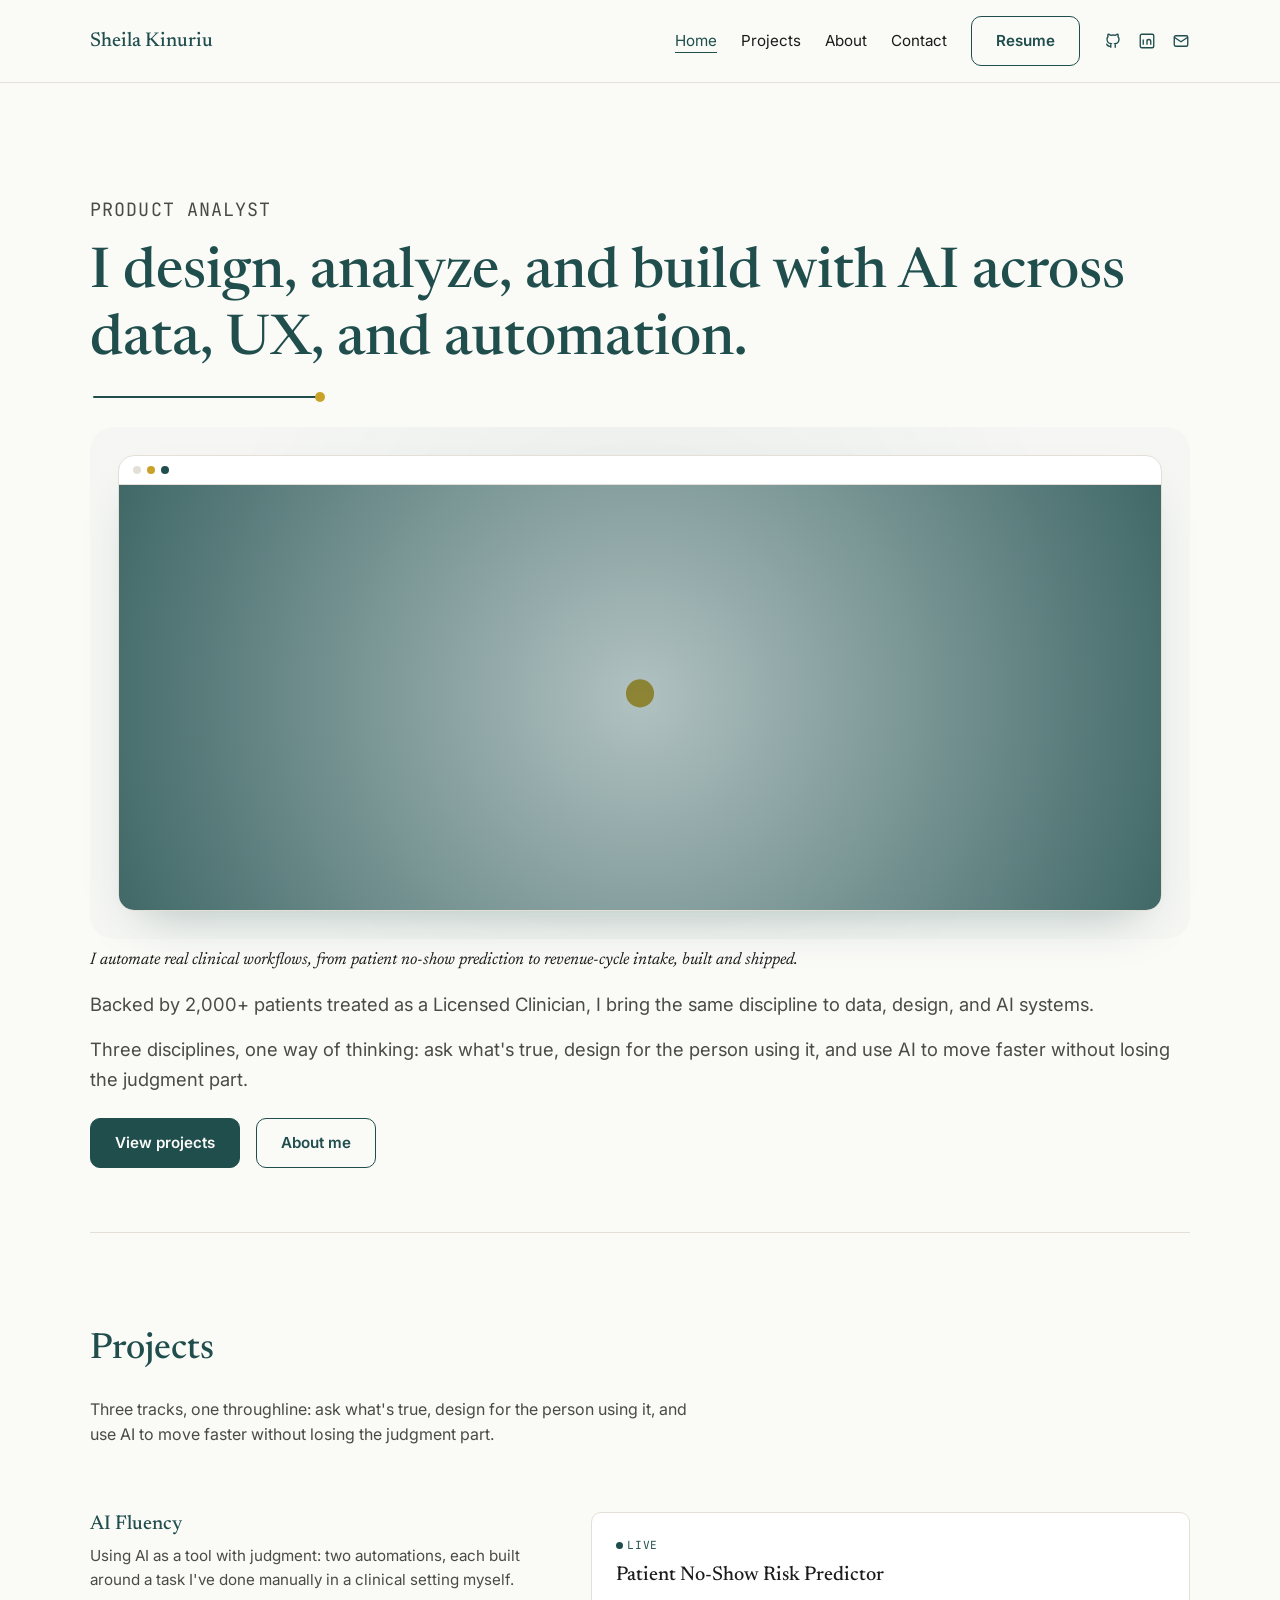
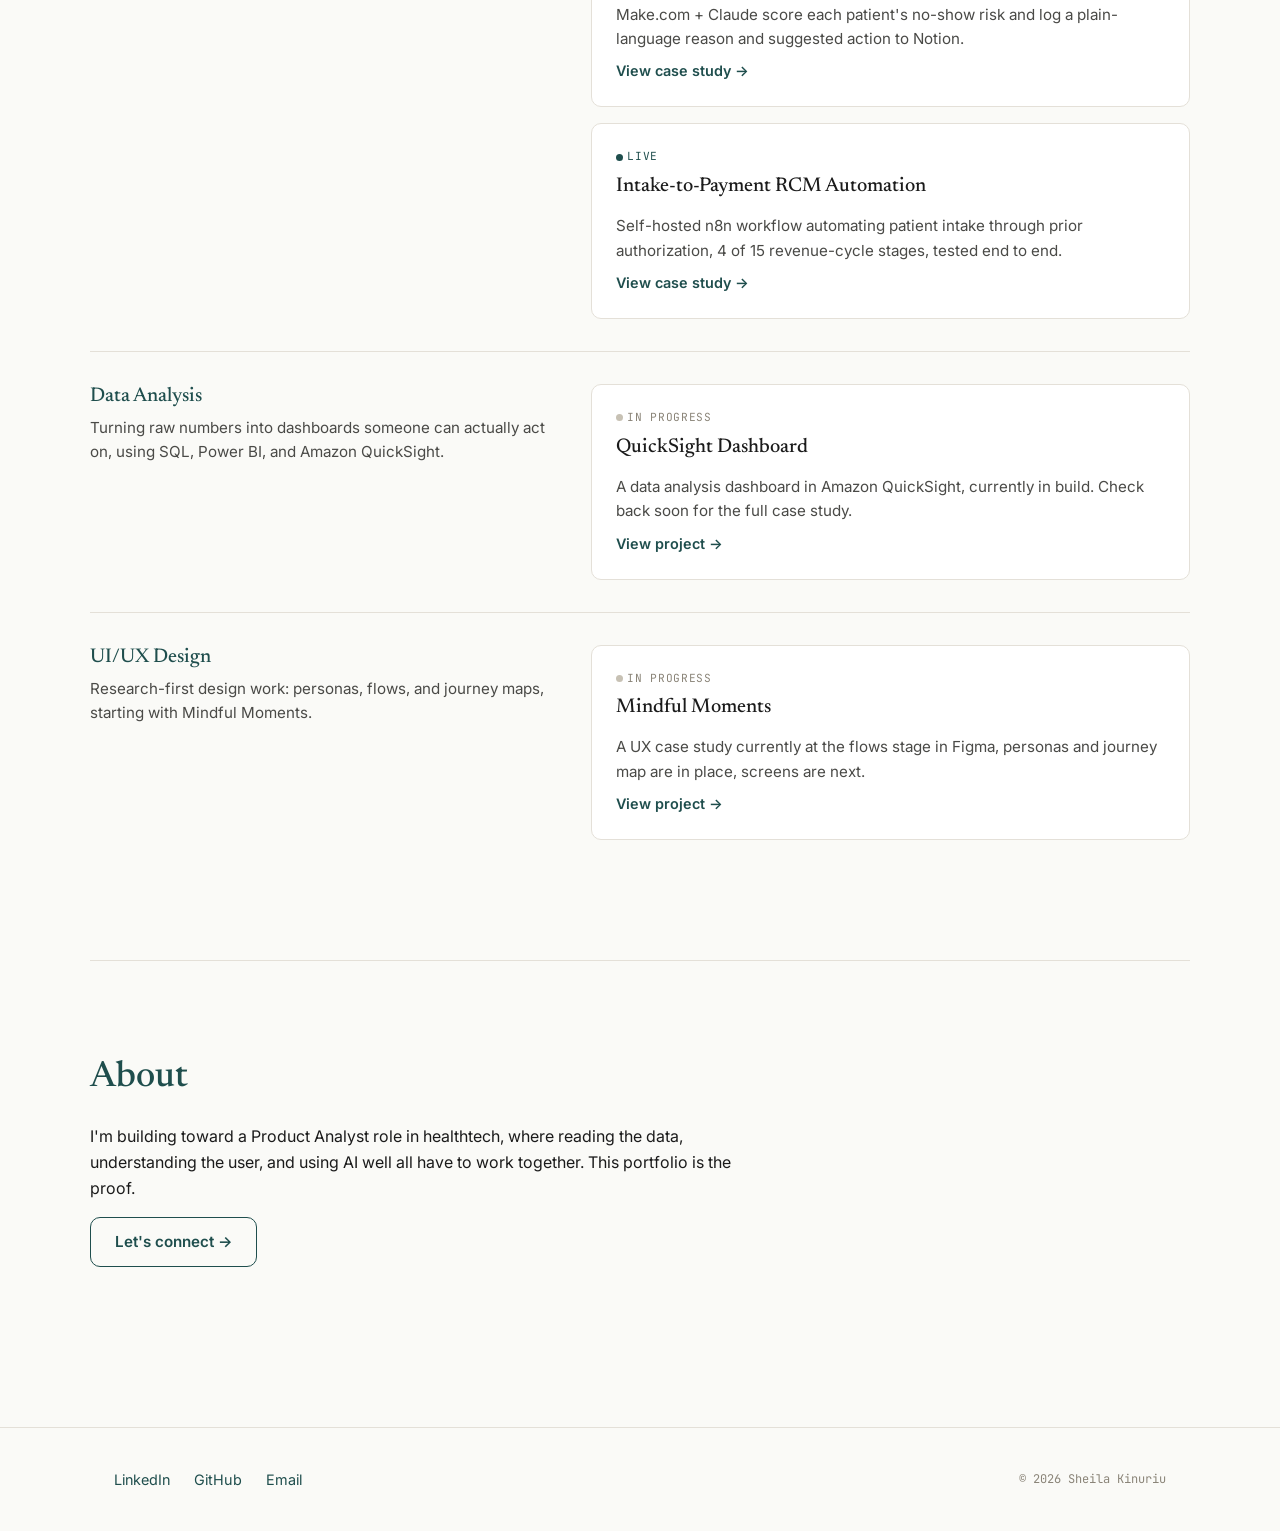
==== commit 20bcfde7: "Rebuild network as organic branching tree, tighten caption spacing" ====
--- a/index.html
+++ b/index.html
@@ -62,130 +62,86 @@
             </div>
             <div class="hero-network-frame">
               <svg class="hero-network" viewBox="0 0 520 200" aria-hidden="true">
-              <line class="hn-line" x1="260" y1="100" x2="260.0" y2="66.0"/>
-              <line class="hn-line" x1="260" y1="100" x2="302.4" y2="76.0"/>
-              <line class="hn-line" x1="260" y1="100" x2="320.0" y2="100.0"/>
-              <line class="hn-line" x1="260" y1="100" x2="302.4" y2="124.0"/>
-              <line class="hn-line" x1="260" y1="100" x2="260.0" y2="134.0"/>
-              <line class="hn-line" x1="260" y1="100" x2="217.6" y2="124.0"/>
-              <line class="hn-line" x1="260" y1="100" x2="200.0" y2="100.0"/>
-              <line class="hn-line" x1="260" y1="100" x2="217.6" y2="76.0"/>
-              <line class="hn-line" x1="260.0" y1="66.0" x2="302.4" y2="76.0"/>
-              <line class="hn-line" x1="302.4" y1="76.0" x2="320.0" y2="100.0"/>
-              <line class="hn-line" x1="320.0" y1="100.0" x2="302.4" y2="124.0"/>
-              <line class="hn-line" x1="302.4" y1="124.0" x2="260.0" y2="134.0"/>
-              <line class="hn-line" x1="260.0" y1="134.0" x2="217.6" y2="124.0"/>
-              <line class="hn-line" x1="217.6" y1="124.0" x2="200.0" y2="100.0"/>
-              <line class="hn-line" x1="200.0" y1="100.0" x2="217.6" y2="76.0"/>
-              <line class="hn-line" x1="217.6" y1="76.0" x2="260.0" y2="66.0"/>
-              <line class="hn-line" x1="260.0" y1="66.0" x2="260.0" y2="36.0"/>
-              <line class="hn-line" x1="260.0" y1="66.0" x2="305.2" y2="40.9"/>
-              <line class="hn-line" x1="302.4" y1="76.0" x2="343.4" y2="54.7"/>
-              <line class="hn-line" x1="302.4" y1="76.0" x2="369.0" y2="75.5"/>
-              <line class="hn-line" x1="320.0" y1="100.0" x2="378.0" y2="100.0"/>
-              <line class="hn-line" x1="320.0" y1="100.0" x2="369.0" y2="124.5"/>
-              <line class="hn-line" x1="302.4" y1="124.0" x2="343.4" y2="145.3"/>
-              <line class="hn-line" x1="302.4" y1="124.0" x2="305.2" y2="159.1"/>
-              <line class="hn-line" x1="260.0" y1="134.0" x2="260.0" y2="164.0"/>
-              <line class="hn-line" x1="260.0" y1="134.0" x2="214.8" y2="159.1"/>
-              <line class="hn-line" x1="217.6" y1="124.0" x2="176.6" y2="145.3"/>
-              <line class="hn-line" x1="217.6" y1="124.0" x2="151.0" y2="124.5"/>
-              <line class="hn-line" x1="200.0" y1="100.0" x2="142.0" y2="100.0"/>
-              <line class="hn-line" x1="200.0" y1="100.0" x2="151.0" y2="75.5"/>
-              <line class="hn-line" x1="217.6" y1="76.0" x2="176.6" y2="54.7"/>
-              <line class="hn-line" x1="217.6" y1="76.0" x2="214.8" y2="40.9"/>
-              <line class="hn-line" x1="260.0" y1="66.0" x2="302.4" y2="124.0"/>
-              <line class="hn-line" x1="320.0" y1="100.0" x2="217.6" y2="124.0"/>
-              <line class="hn-line" x1="260.0" y1="134.0" x2="217.6" y2="76.0"/>
-              <line class="hn-line" x1="200.0" y1="100.0" x2="302.4" y2="76.0"/>
-              <line class="hn-line" x1="260.0" y1="36.0" x2="305.2" y2="40.9"/>
-              <line class="hn-line" x1="305.2" y1="40.9" x2="343.4" y2="54.7"/>
-              <line class="hn-line" x1="343.4" y1="54.7" x2="369.0" y2="75.5"/>
-              <line class="hn-line" x1="369.0" y1="75.5" x2="378.0" y2="100.0"/>
-              <line class="hn-line" x1="378.0" y1="100.0" x2="369.0" y2="124.5"/>
-              <line class="hn-line" x1="369.0" y1="124.5" x2="343.4" y2="145.3"/>
-              <line class="hn-line" x1="343.4" y1="145.3" x2="305.2" y2="159.1"/>
-              <line class="hn-line" x1="305.2" y1="159.1" x2="260.0" y2="164.0"/>
-              <line class="hn-line" x1="260.0" y1="164.0" x2="214.8" y2="159.1"/>
-              <line class="hn-line" x1="214.8" y1="159.1" x2="176.6" y2="145.3"/>
-              <line class="hn-line" x1="176.6" y1="145.3" x2="151.0" y2="124.5"/>
-              <line class="hn-line" x1="151.0" y1="124.5" x2="142.0" y2="100.0"/>
-              <line class="hn-line" x1="142.0" y1="100.0" x2="151.0" y2="75.5"/>
-              <line class="hn-line" x1="151.0" y1="75.5" x2="176.6" y2="54.7"/>
-              <line class="hn-line" x1="176.6" y1="54.7" x2="214.8" y2="40.9"/>
-              <line class="hn-line" x1="214.8" y1="40.9" x2="260.0" y2="36.0"/>
-              <line class="hn-line" x1="260.0" y1="36.0" x2="260.0" y2="10.0"/>
-              <line class="hn-line" x1="260.0" y1="36.0" x2="304.5" y2="13.1"/>
-              <line class="hn-line" x1="305.2" y1="40.9" x2="346.0" y2="22.1"/>
-              <line class="hn-line" x1="343.4" y1="54.7" x2="381.6" y2="36.4"/>
-              <line class="hn-line" x1="343.4" y1="54.7" x2="409.0" y2="55.0"/>
-              <line class="hn-line" x1="369.0" y1="75.5" x2="426.1" y2="76.7"/>
-              <line class="hn-line" x1="378.0" y1="100.0" x2="432.0" y2="100.0"/>
-              <line class="hn-line" x1="378.0" y1="100.0" x2="426.1" y2="123.3"/>
-              <line class="hn-line" x1="369.0" y1="124.5" x2="409.0" y2="145.0"/>
-              <line class="hn-line" x1="343.4" y1="145.3" x2="381.6" y2="163.6"/>
-              <line class="hn-line" x1="343.4" y1="145.3" x2="346.0" y2="177.9"/>
-              <line class="hn-line" x1="305.2" y1="159.1" x2="304.5" y2="186.9"/>
-              <line class="hn-line" x1="260.0" y1="164.0" x2="260.0" y2="190.0"/>
-              <line class="hn-line" x1="260.0" y1="164.0" x2="215.5" y2="186.9"/>
-              <line class="hn-line" x1="214.8" y1="159.1" x2="174.0" y2="177.9"/>
-              <line class="hn-line" x1="176.6" y1="145.3" x2="138.4" y2="163.6"/>
-              <line class="hn-line" x1="176.6" y1="145.3" x2="111.0" y2="145.0"/>
-              <line class="hn-line" x1="151.0" y1="124.5" x2="93.9" y2="123.3"/>
-              <line class="hn-line" x1="142.0" y1="100.0" x2="88.0" y2="100.0"/>
-              <line class="hn-line" x1="142.0" y1="100.0" x2="93.9" y2="76.7"/>
-              <line class="hn-line" x1="151.0" y1="75.5" x2="111.0" y2="55.0"/>
-              <line class="hn-line" x1="176.6" y1="54.7" x2="138.4" y2="36.4"/>
-              <line class="hn-line" x1="176.6" y1="54.7" x2="174.0" y2="22.1"/>
-              <line class="hn-line" x1="214.8" y1="40.9" x2="215.5" y2="13.1"/>
-              <circle class="hn-node" style="--tx:0.0px;--ty:34.0px" cx="260.0" cy="66.0" r="3.2"/>
-              <circle class="hn-node" style="--tx:-42.4px;--ty:24.0px" cx="302.4" cy="76.0" r="3.2"/>
-              <circle class="hn-node" style="--tx:-60.0px;--ty:0.0px" cx="320.0" cy="100.0" r="3.2"/>
-              <circle class="hn-node" style="--tx:-42.4px;--ty:-24.0px" cx="302.4" cy="124.0" r="3.2"/>
-              <circle class="hn-node" style="--tx:0.0px;--ty:-34.0px" cx="260.0" cy="134.0" r="3.2"/>
-              <circle class="hn-node" style="--tx:42.4px;--ty:-24.0px" cx="217.6" cy="124.0" r="3.2"/>
-              <circle class="hn-node" style="--tx:60.0px;--ty:0.0px" cx="200.0" cy="100.0" r="3.2"/>
-              <circle class="hn-node" style="--tx:42.4px;--ty:24.0px" cx="217.6" cy="76.0" r="3.2"/>
-              <circle class="hn-node" style="--tx:0.0px;--ty:64.0px" cx="260.0" cy="36.0" r="2.6"/>
-              <circle class="hn-node" style="--tx:-45.2px;--ty:59.1px" cx="305.2" cy="40.9" r="2.6"/>
-              <circle class="hn-node" style="--tx:-83.4px;--ty:45.3px" cx="343.4" cy="54.7" r="2.6"/>
-              <circle class="hn-node" style="--tx:-109.0px;--ty:24.5px" cx="369.0" cy="75.5" r="2.6"/>
-              <circle class="hn-node" style="--tx:-118.0px;--ty:0.0px" cx="378.0" cy="100.0" r="2.6"/>
-              <circle class="hn-node" style="--tx:-109.0px;--ty:-24.5px" cx="369.0" cy="124.5" r="2.6"/>
-              <circle class="hn-node" style="--tx:-83.4px;--ty:-45.3px" cx="343.4" cy="145.3" r="2.6"/>
-              <circle class="hn-node" style="--tx:-45.2px;--ty:-59.1px" cx="305.2" cy="159.1" r="2.6"/>
-              <circle class="hn-node" style="--tx:0.0px;--ty:-64.0px" cx="260.0" cy="164.0" r="2.6"/>
-              <circle class="hn-node" style="--tx:45.2px;--ty:-59.1px" cx="214.8" cy="159.1" r="2.6"/>
-              <circle class="hn-node" style="--tx:83.4px;--ty:-45.3px" cx="176.6" cy="145.3" r="2.6"/>
-              <circle class="hn-node" style="--tx:109.0px;--ty:-24.5px" cx="151.0" cy="124.5" r="2.6"/>
-              <circle class="hn-node" style="--tx:118.0px;--ty:0.0px" cx="142.0" cy="100.0" r="2.6"/>
-              <circle class="hn-node" style="--tx:109.0px;--ty:24.5px" cx="151.0" cy="75.5" r="2.6"/>
-              <circle class="hn-node" style="--tx:83.4px;--ty:45.3px" cx="176.6" cy="54.7" r="2.6"/>
-              <circle class="hn-node" style="--tx:45.2px;--ty:59.1px" cx="214.8" cy="40.9" r="2.6"/>
-              <circle class="hn-node" style="--tx:0.0px;--ty:90.0px" cx="260.0" cy="10.0" r="2.1"/>
-              <circle class="hn-node" style="--tx:-44.5px;--ty:86.9px" cx="304.5" cy="13.1" r="2.1"/>
-              <circle class="hn-node" style="--tx:-86.0px;--ty:77.9px" cx="346.0" cy="22.1" r="2.1"/>
-              <circle class="hn-node" style="--tx:-121.6px;--ty:63.6px" cx="381.6" cy="36.4" r="2.1"/>
-              <circle class="hn-node" style="--tx:-149.0px;--ty:45.0px" cx="409.0" cy="55.0" r="2.1"/>
-              <circle class="hn-node" style="--tx:-166.1px;--ty:23.3px" cx="426.1" cy="76.7" r="2.1"/>
-              <circle class="hn-node" style="--tx:-172.0px;--ty:0.0px" cx="432.0" cy="100.0" r="2.1"/>
-              <circle class="hn-node" style="--tx:-166.1px;--ty:-23.3px" cx="426.1" cy="123.3" r="2.1"/>
-              <circle class="hn-node" style="--tx:-149.0px;--ty:-45.0px" cx="409.0" cy="145.0" r="2.1"/>
-              <circle class="hn-node" style="--tx:-121.6px;--ty:-63.6px" cx="381.6" cy="163.6" r="2.1"/>
-              <circle class="hn-node" style="--tx:-86.0px;--ty:-77.9px" cx="346.0" cy="177.9" r="2.1"/>
-              <circle class="hn-node" style="--tx:-44.5px;--ty:-86.9px" cx="304.5" cy="186.9" r="2.1"/>
-              <circle class="hn-node" style="--tx:0.0px;--ty:-90.0px" cx="260.0" cy="190.0" r="2.1"/>
-              <circle class="hn-node" style="--tx:44.5px;--ty:-86.9px" cx="215.5" cy="186.9" r="2.1"/>
-              <circle class="hn-node" style="--tx:86.0px;--ty:-77.9px" cx="174.0" cy="177.9" r="2.1"/>
-              <circle class="hn-node" style="--tx:121.6px;--ty:-63.6px" cx="138.4" cy="163.6" r="2.1"/>
-              <circle class="hn-node" style="--tx:149.0px;--ty:-45.0px" cx="111.0" cy="145.0" r="2.1"/>
-              <circle class="hn-node" style="--tx:166.1px;--ty:-23.3px" cx="93.9" cy="123.3" r="2.1"/>
-              <circle class="hn-node" style="--tx:172.0px;--ty:0.0px" cx="88.0" cy="100.0" r="2.1"/>
-              <circle class="hn-node" style="--tx:166.1px;--ty:23.3px" cx="93.9" cy="76.7" r="2.1"/>
-              <circle class="hn-node" style="--tx:149.0px;--ty:45.0px" cx="111.0" cy="55.0" r="2.1"/>
-              <circle class="hn-node" style="--tx:121.6px;--ty:63.6px" cx="138.4" cy="36.4" r="2.1"/>
-              <circle class="hn-node" style="--tx:86.0px;--ty:77.9px" cx="174.0" cy="22.1" r="2.1"/>
-              <circle class="hn-node" style="--tx:44.5px;--ty:86.9px" cx="215.5" cy="13.1" r="2.1"/>
+              <line class="hn-line" x1="260" y1="100" x2="327.9" y2="99.3"/>
+              <line class="hn-line" x1="327.9" y1="99.3" x2="386.1" y2="95.7"/>
+              <line class="hn-line" x1="327.9" y1="99.3" x2="380.5" y2="97.3"/>
+              <line class="hn-line" x1="260" y1="100" x2="316.6" y2="121.1"/>
+              <line class="hn-line" x1="316.6" y1="121.1" x2="388.7" y2="104.3"/>
+              <line class="hn-line" x1="316.6" y1="121.1" x2="343.3" y2="138.2"/>
+              <line class="hn-line" x1="316.6" y1="121.1" x2="369.6" y2="105.0"/>
+              <line class="hn-line" x1="369.6" y1="105.0" x2="403.7" y2="104.7"/>
+              <line class="hn-line" x1="260" y1="100" x2="271.6" y2="134.5"/>
+              <line class="hn-line" x1="271.6" y1="134.5" x2="332.9" y2="148.3"/>
+              <line class="hn-line" x1="271.6" y1="134.5" x2="226.1" y2="155.2"/>
+              <line class="hn-line" x1="271.6" y1="134.5" x2="276.6" y2="161.0"/>
+              <line class="hn-line" x1="276.6" y1="161.0" x2="317.9" y2="169.6"/>
+              <line class="hn-line" x1="260" y1="100" x2="235.4" y2="130.1"/>
+              <line class="hn-line" x1="235.4" y1="130.1" x2="218.2" y2="154.0"/>
+              <line class="hn-line" x1="218.2" y1="154.0" x2="191.0" y2="167.4"/>
+              <line class="hn-line" x1="235.4" y1="130.1" x2="272.4" y2="163.3"/>
+              <line class="hn-line" x1="260" y1="100" x2="206.3" y2="114.4"/>
+              <line class="hn-line" x1="206.3" y1="114.4" x2="164.3" y2="129.5"/>
+              <line class="hn-line" x1="164.3" y1="129.5" x2="125.9" y2="139.9"/>
+              <line class="hn-line" x1="206.3" y1="114.4" x2="169.3" y2="130.2"/>
+              <line class="hn-line" x1="260" y1="100" x2="186.3" y2="93.1"/>
+              <line class="hn-line" x1="186.3" y1="93.1" x2="126.0" y2="102.7"/>
+              <line class="hn-line" x1="126.0" y1="102.7" x2="91.9" y2="84.4"/>
+              <line class="hn-line" x1="186.3" y1="93.1" x2="171.4" y2="58.5"/>
+              <line class="hn-line" x1="186.3" y1="93.1" x2="140.0" y2="101.0"/>
+              <line class="hn-line" x1="140.0" y1="101.0" x2="109.8" y2="96.7"/>
+              <line class="hn-line" x1="260" y1="100" x2="224.8" y2="66.6"/>
+              <line class="hn-line" x1="224.8" y1="66.6" x2="239.1" y2="37.0"/>
+              <line class="hn-line" x1="224.8" y1="66.6" x2="183.4" y2="52.4"/>
+              <line class="hn-line" x1="260" y1="100" x2="263.8" y2="64.5"/>
+              <line class="hn-line" x1="263.8" y1="64.5" x2="328.1" y2="46.7"/>
+              <line class="hn-line" x1="263.8" y1="64.5" x2="219.1" y2="37.9"/>
+              <line class="hn-line" x1="219.1" y1="37.9" x2="226.4" y2="13.3"/>
+              <line class="hn-line" x1="263.8" y1="64.5" x2="278.6" y2="43.1"/>
+              <line class="hn-line" x1="260" y1="100" x2="299.8" y2="73.3"/>
+              <line class="hn-line" x1="299.8" y1="73.3" x2="338.9" y2="56.0"/>
+              <line class="hn-line" x1="338.9" y1="56.0" x2="326.6" y2="25.9"/>
+              <line class="hn-line" x1="299.8" y1="73.3" x2="283.5" y2="41.6"/>
+              <line class="hn-line" x1="299.8" y1="73.3" x2="292.7" y2="36.9"/>
+              <circle class="hn-node" style="--tx:-67.9px;--ty:0.7px" cx="327.9" cy="99.3" r="3.2"/>
+              <circle class="hn-node" style="--tx:-126.1px;--ty:4.3px" cx="386.1" cy="95.7" r="2.3"/>
+              <circle class="hn-node" style="--tx:-120.5px;--ty:2.7px" cx="380.5" cy="97.3" r="2.3"/>
+              <circle class="hn-node" style="--tx:-56.6px;--ty:-21.1px" cx="316.6" cy="121.1" r="3.2"/>
+              <circle class="hn-node" style="--tx:-128.7px;--ty:-4.3px" cx="388.7" cy="104.3" r="2.3"/>
+              <circle class="hn-node" style="--tx:-83.3px;--ty:-38.2px" cx="343.3" cy="138.2" r="2.3"/>
+              <circle class="hn-node" style="--tx:-109.6px;--ty:-5.0px" cx="369.6" cy="105.0" r="2.3"/>
+              <circle class="hn-node" style="--tx:-143.7px;--ty:-4.7px" cx="403.7" cy="104.7" r="1.8"/>
+              <circle class="hn-node" style="--tx:-11.6px;--ty:-34.5px" cx="271.6" cy="134.5" r="3.2"/>
+              <circle class="hn-node" style="--tx:-72.9px;--ty:-48.3px" cx="332.9" cy="148.3" r="2.3"/>
+              <circle class="hn-node" style="--tx:33.9px;--ty:-55.2px" cx="226.1" cy="155.2" r="2.3"/>
+              <circle class="hn-node" style="--tx:-16.6px;--ty:-61.0px" cx="276.6" cy="161.0" r="2.3"/>
+              <circle class="hn-node" style="--tx:-57.9px;--ty:-69.6px" cx="317.9" cy="169.6" r="1.8"/>
+              <circle class="hn-node" style="--tx:24.6px;--ty:-30.1px" cx="235.4" cy="130.1" r="3.2"/>
+              <circle class="hn-node" style="--tx:41.8px;--ty:-54.0px" cx="218.2" cy="154.0" r="2.3"/>
+              <circle class="hn-node" style="--tx:69.0px;--ty:-67.4px" cx="191.0" cy="167.4" r="1.8"/>
+              <circle class="hn-node" style="--tx:-12.4px;--ty:-63.3px" cx="272.4" cy="163.3" r="2.3"/>
+              <circle class="hn-node" style="--tx:53.7px;--ty:-14.4px" cx="206.3" cy="114.4" r="3.2"/>
+              <circle class="hn-node" style="--tx:95.7px;--ty:-29.5px" cx="164.3" cy="129.5" r="2.3"/>
+              <circle class="hn-node" style="--tx:134.1px;--ty:-39.9px" cx="125.9" cy="139.9" r="1.8"/>
+              <circle class="hn-node" style="--tx:90.7px;--ty:-30.2px" cx="169.3" cy="130.2" r="2.3"/>
+              <circle class="hn-node" style="--tx:73.7px;--ty:6.9px" cx="186.3" cy="93.1" r="3.2"/>
+              <circle class="hn-node" style="--tx:134.0px;--ty:-2.7px" cx="126.0" cy="102.7" r="2.3"/>
+              <circle class="hn-node" style="--tx:168.1px;--ty:15.6px" cx="91.9" cy="84.4" r="1.8"/>
+              <circle class="hn-node" style="--tx:88.6px;--ty:41.5px" cx="171.4" cy="58.5" r="2.3"/>
+              <circle class="hn-node" style="--tx:120.0px;--ty:-1.0px" cx="140.0" cy="101.0" r="2.3"/>
+              <circle class="hn-node" style="--tx:150.2px;--ty:3.3px" cx="109.8" cy="96.7" r="1.8"/>
+              <circle class="hn-node" style="--tx:35.2px;--ty:33.4px" cx="224.8" cy="66.6" r="3.2"/>
+              <circle class="hn-node" style="--tx:20.9px;--ty:63.0px" cx="239.1" cy="37.0" r="2.3"/>
+              <circle class="hn-node" style="--tx:76.6px;--ty:47.6px" cx="183.4" cy="52.4" r="2.3"/>
+              <circle class="hn-node" style="--tx:-3.8px;--ty:35.5px" cx="263.8" cy="64.5" r="3.2"/>
+              <circle class="hn-node" style="--tx:-68.1px;--ty:53.3px" cx="328.1" cy="46.7" r="2.3"/>
+              <circle class="hn-node" style="--tx:40.9px;--ty:62.1px" cx="219.1" cy="37.9" r="2.3"/>
+              <circle class="hn-node" style="--tx:33.6px;--ty:86.7px" cx="226.4" cy="13.3" r="1.8"/>
+              <circle class="hn-node" style="--tx:-18.6px;--ty:56.9px" cx="278.6" cy="43.1" r="2.3"/>
+              <circle class="hn-node" style="--tx:-39.8px;--ty:26.7px" cx="299.8" cy="73.3" r="3.2"/>
+              <circle class="hn-node" style="--tx:-78.9px;--ty:44.0px" cx="338.9" cy="56.0" r="2.3"/>
+              <circle class="hn-node" style="--tx:-66.6px;--ty:74.1px" cx="326.6" cy="25.9" r="1.8"/>
+              <circle class="hn-node" style="--tx:-23.5px;--ty:58.4px" cx="283.5" cy="41.6" r="2.3"/>
+              <circle class="hn-node" style="--tx:-32.7px;--ty:63.1px" cx="292.7" cy="36.9" r="2.3"/>
               <circle class="hn-center" cx="260" cy="100" r="7"/>
             </svg>
               <div class="hero-card-shade"></div>
--- a/style.css
+++ b/style.css
@@ -145,6 +145,9 @@
 .site-header {
   border-bottom: 1px solid var(--color-divider);
   background: var(--color-bg);
+  position: sticky;
+  top: 0;
+  z-index: 100;
 }
 
 .nav {
@@ -789,9 +792,7 @@
   font-style: italic;
   color: var(--color-text);
   font-size: 1.05rem;
-  max-width: 40ch;
-  margin: var(--space-3) auto 0;
-  text-align: center;
+  margin: var(--space-1) 0 0;
 }
 
 /* Collapse-then-reveal-on-hover only applies where hover is a real,
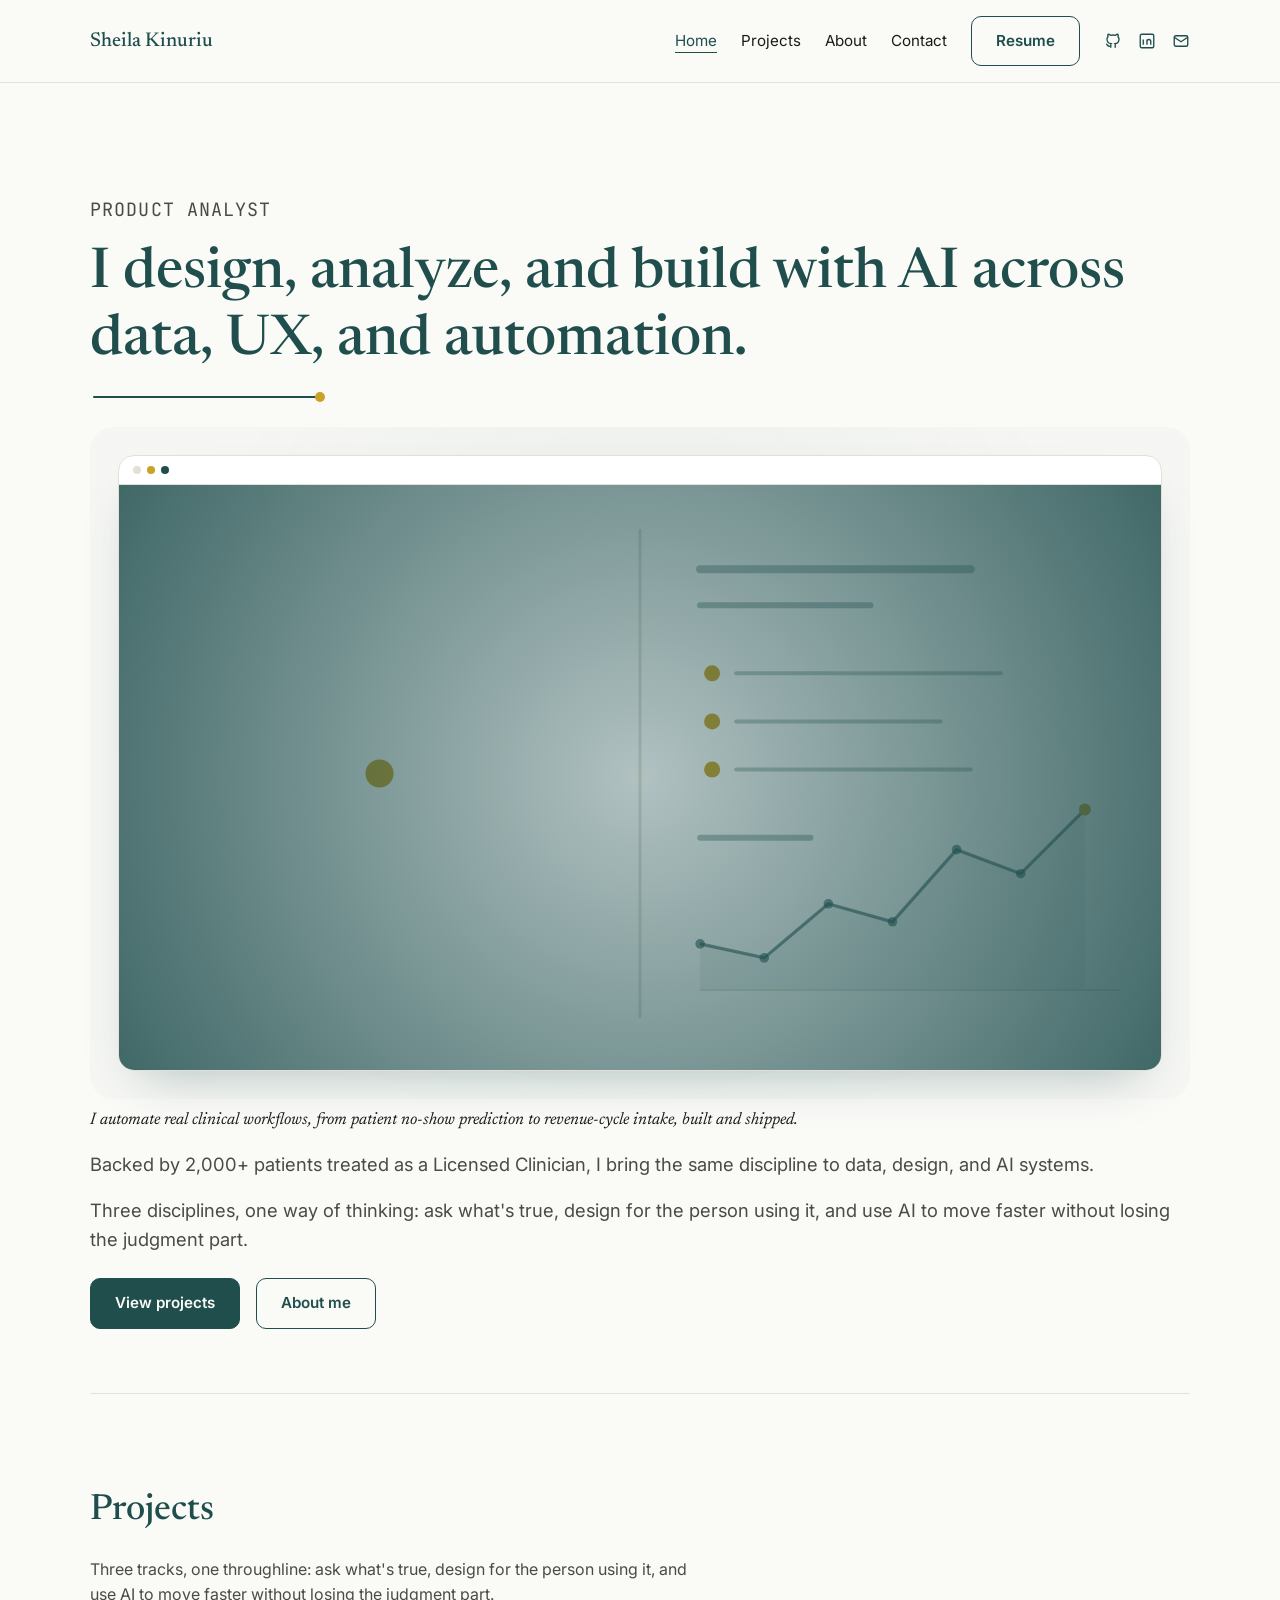
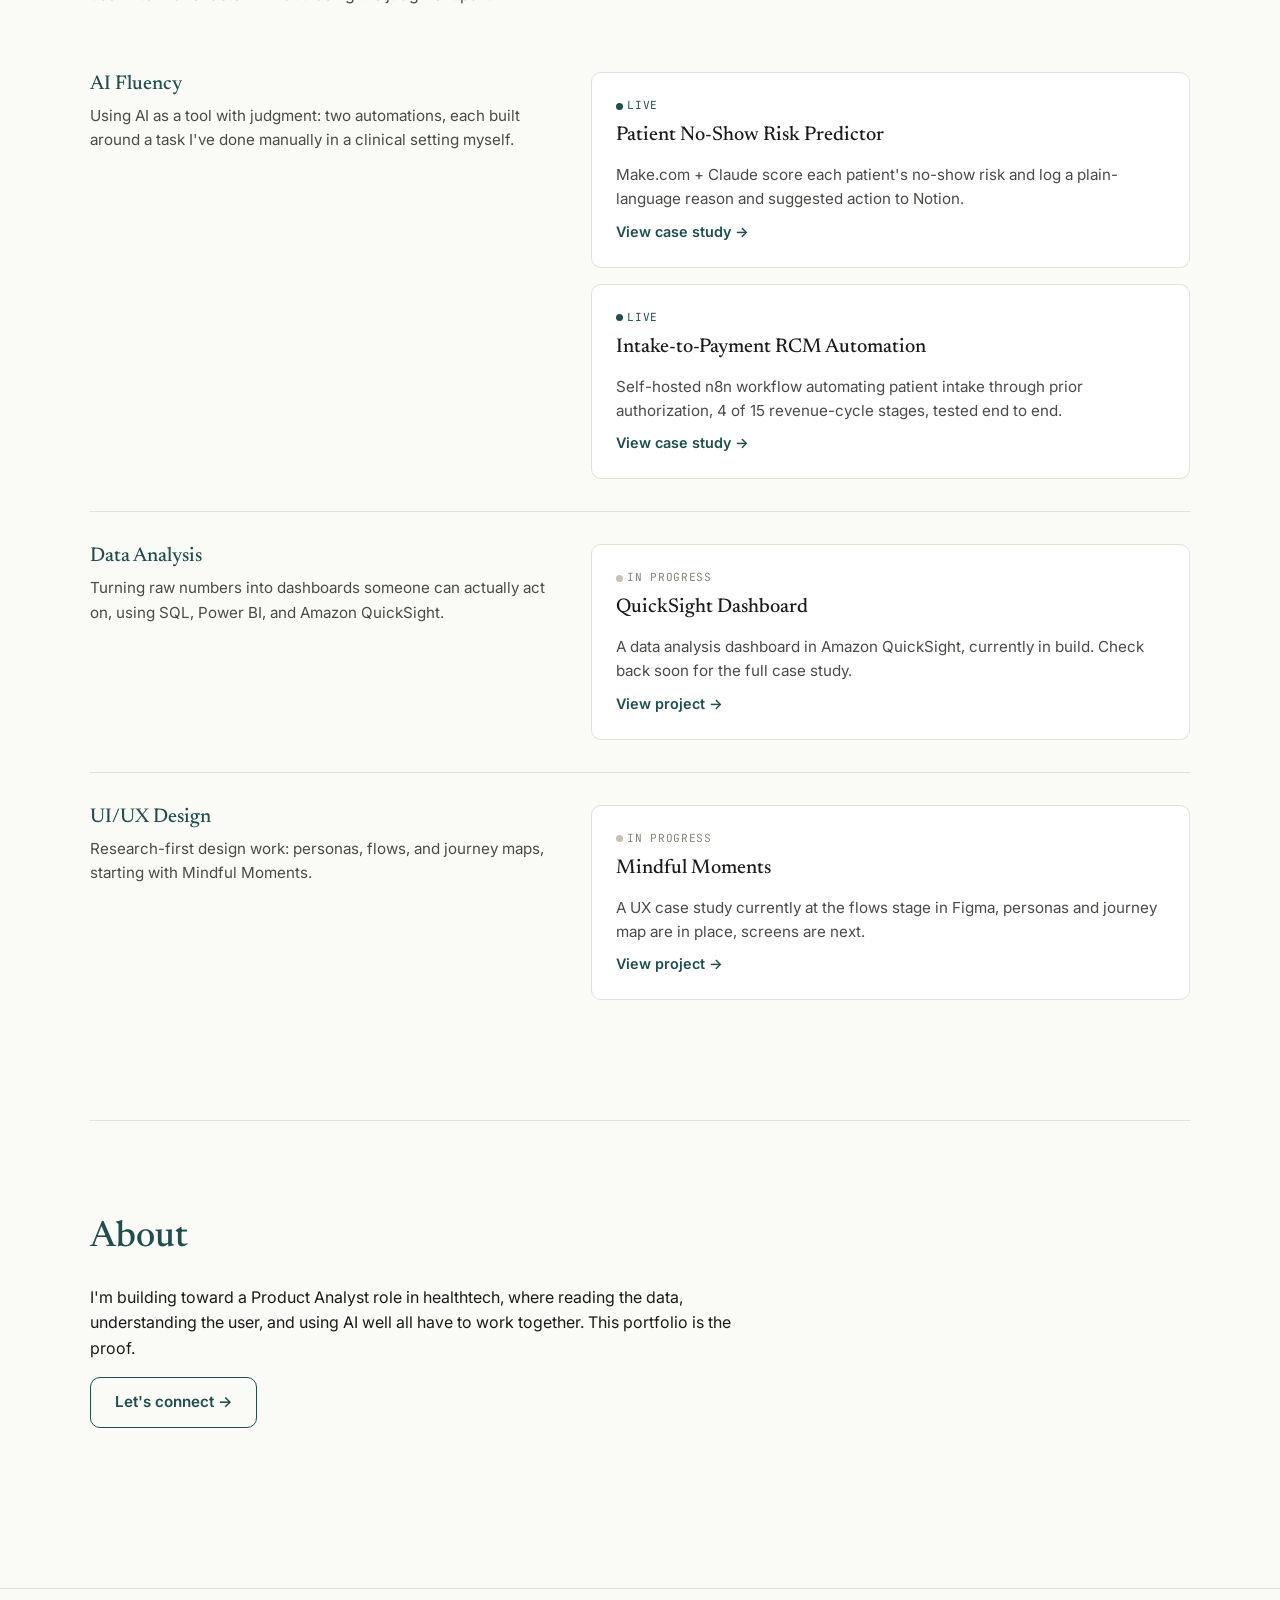
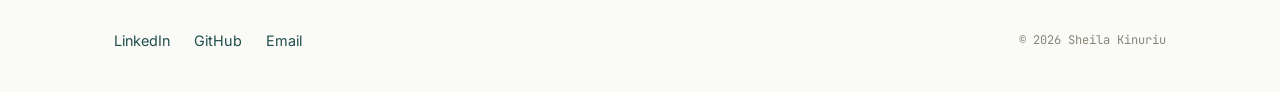
==== commit 85ef78af: "Split card into two panels: circular network left, data panel with chart right" ====
--- a/index.html
+++ b/index.html
@@ -61,88 +61,119 @@
               <span class="chrome-dot"></span><span class="chrome-dot"></span><span class="chrome-dot"></span>
             </div>
             <div class="hero-network-frame">
-              <svg class="hero-network" viewBox="0 0 520 200" aria-hidden="true">
-              <line class="hn-line" x1="260" y1="100" x2="327.9" y2="99.3"/>
-              <line class="hn-line" x1="327.9" y1="99.3" x2="386.1" y2="95.7"/>
-              <line class="hn-line" x1="327.9" y1="99.3" x2="380.5" y2="97.3"/>
-              <line class="hn-line" x1="260" y1="100" x2="316.6" y2="121.1"/>
-              <line class="hn-line" x1="316.6" y1="121.1" x2="388.7" y2="104.3"/>
-              <line class="hn-line" x1="316.6" y1="121.1" x2="343.3" y2="138.2"/>
-              <line class="hn-line" x1="316.6" y1="121.1" x2="369.6" y2="105.0"/>
-              <line class="hn-line" x1="369.6" y1="105.0" x2="403.7" y2="104.7"/>
-              <line class="hn-line" x1="260" y1="100" x2="271.6" y2="134.5"/>
-              <line class="hn-line" x1="271.6" y1="134.5" x2="332.9" y2="148.3"/>
-              <line class="hn-line" x1="271.6" y1="134.5" x2="226.1" y2="155.2"/>
-              <line class="hn-line" x1="271.6" y1="134.5" x2="276.6" y2="161.0"/>
-              <line class="hn-line" x1="276.6" y1="161.0" x2="317.9" y2="169.6"/>
-              <line class="hn-line" x1="260" y1="100" x2="235.4" y2="130.1"/>
-              <line class="hn-line" x1="235.4" y1="130.1" x2="218.2" y2="154.0"/>
-              <line class="hn-line" x1="218.2" y1="154.0" x2="191.0" y2="167.4"/>
-              <line class="hn-line" x1="235.4" y1="130.1" x2="272.4" y2="163.3"/>
-              <line class="hn-line" x1="260" y1="100" x2="206.3" y2="114.4"/>
-              <line class="hn-line" x1="206.3" y1="114.4" x2="164.3" y2="129.5"/>
-              <line class="hn-line" x1="164.3" y1="129.5" x2="125.9" y2="139.9"/>
-              <line class="hn-line" x1="206.3" y1="114.4" x2="169.3" y2="130.2"/>
-              <line class="hn-line" x1="260" y1="100" x2="186.3" y2="93.1"/>
-              <line class="hn-line" x1="186.3" y1="93.1" x2="126.0" y2="102.7"/>
-              <line class="hn-line" x1="126.0" y1="102.7" x2="91.9" y2="84.4"/>
-              <line class="hn-line" x1="186.3" y1="93.1" x2="171.4" y2="58.5"/>
-              <line class="hn-line" x1="186.3" y1="93.1" x2="140.0" y2="101.0"/>
-              <line class="hn-line" x1="140.0" y1="101.0" x2="109.8" y2="96.7"/>
-              <line class="hn-line" x1="260" y1="100" x2="224.8" y2="66.6"/>
-              <line class="hn-line" x1="224.8" y1="66.6" x2="239.1" y2="37.0"/>
-              <line class="hn-line" x1="224.8" y1="66.6" x2="183.4" y2="52.4"/>
-              <line class="hn-line" x1="260" y1="100" x2="263.8" y2="64.5"/>
-              <line class="hn-line" x1="263.8" y1="64.5" x2="328.1" y2="46.7"/>
-              <line class="hn-line" x1="263.8" y1="64.5" x2="219.1" y2="37.9"/>
-              <line class="hn-line" x1="219.1" y1="37.9" x2="226.4" y2="13.3"/>
-              <line class="hn-line" x1="263.8" y1="64.5" x2="278.6" y2="43.1"/>
-              <line class="hn-line" x1="260" y1="100" x2="299.8" y2="73.3"/>
-              <line class="hn-line" x1="299.8" y1="73.3" x2="338.9" y2="56.0"/>
-              <line class="hn-line" x1="338.9" y1="56.0" x2="326.6" y2="25.9"/>
-              <line class="hn-line" x1="299.8" y1="73.3" x2="283.5" y2="41.6"/>
-              <line class="hn-line" x1="299.8" y1="73.3" x2="292.7" y2="36.9"/>
-              <circle class="hn-node" style="--tx:-67.9px;--ty:0.7px" cx="327.9" cy="99.3" r="3.2"/>
-              <circle class="hn-node" style="--tx:-126.1px;--ty:4.3px" cx="386.1" cy="95.7" r="2.3"/>
-              <circle class="hn-node" style="--tx:-120.5px;--ty:2.7px" cx="380.5" cy="97.3" r="2.3"/>
-              <circle class="hn-node" style="--tx:-56.6px;--ty:-21.1px" cx="316.6" cy="121.1" r="3.2"/>
-              <circle class="hn-node" style="--tx:-128.7px;--ty:-4.3px" cx="388.7" cy="104.3" r="2.3"/>
-              <circle class="hn-node" style="--tx:-83.3px;--ty:-38.2px" cx="343.3" cy="138.2" r="2.3"/>
-              <circle class="hn-node" style="--tx:-109.6px;--ty:-5.0px" cx="369.6" cy="105.0" r="2.3"/>
-              <circle class="hn-node" style="--tx:-143.7px;--ty:-4.7px" cx="403.7" cy="104.7" r="1.8"/>
-              <circle class="hn-node" style="--tx:-11.6px;--ty:-34.5px" cx="271.6" cy="134.5" r="3.2"/>
-              <circle class="hn-node" style="--tx:-72.9px;--ty:-48.3px" cx="332.9" cy="148.3" r="2.3"/>
-              <circle class="hn-node" style="--tx:33.9px;--ty:-55.2px" cx="226.1" cy="155.2" r="2.3"/>
-              <circle class="hn-node" style="--tx:-16.6px;--ty:-61.0px" cx="276.6" cy="161.0" r="2.3"/>
-              <circle class="hn-node" style="--tx:-57.9px;--ty:-69.6px" cx="317.9" cy="169.6" r="1.8"/>
-              <circle class="hn-node" style="--tx:24.6px;--ty:-30.1px" cx="235.4" cy="130.1" r="3.2"/>
-              <circle class="hn-node" style="--tx:41.8px;--ty:-54.0px" cx="218.2" cy="154.0" r="2.3"/>
-              <circle class="hn-node" style="--tx:69.0px;--ty:-67.4px" cx="191.0" cy="167.4" r="1.8"/>
-              <circle class="hn-node" style="--tx:-12.4px;--ty:-63.3px" cx="272.4" cy="163.3" r="2.3"/>
-              <circle class="hn-node" style="--tx:53.7px;--ty:-14.4px" cx="206.3" cy="114.4" r="3.2"/>
-              <circle class="hn-node" style="--tx:95.7px;--ty:-29.5px" cx="164.3" cy="129.5" r="2.3"/>
-              <circle class="hn-node" style="--tx:134.1px;--ty:-39.9px" cx="125.9" cy="139.9" r="1.8"/>
-              <circle class="hn-node" style="--tx:90.7px;--ty:-30.2px" cx="169.3" cy="130.2" r="2.3"/>
-              <circle class="hn-node" style="--tx:73.7px;--ty:6.9px" cx="186.3" cy="93.1" r="3.2"/>
-              <circle class="hn-node" style="--tx:134.0px;--ty:-2.7px" cx="126.0" cy="102.7" r="2.3"/>
-              <circle class="hn-node" style="--tx:168.1px;--ty:15.6px" cx="91.9" cy="84.4" r="1.8"/>
-              <circle class="hn-node" style="--tx:88.6px;--ty:41.5px" cx="171.4" cy="58.5" r="2.3"/>
-              <circle class="hn-node" style="--tx:120.0px;--ty:-1.0px" cx="140.0" cy="101.0" r="2.3"/>
-              <circle class="hn-node" style="--tx:150.2px;--ty:3.3px" cx="109.8" cy="96.7" r="1.8"/>
-              <circle class="hn-node" style="--tx:35.2px;--ty:33.4px" cx="224.8" cy="66.6" r="3.2"/>
-              <circle class="hn-node" style="--tx:20.9px;--ty:63.0px" cx="239.1" cy="37.0" r="2.3"/>
-              <circle class="hn-node" style="--tx:76.6px;--ty:47.6px" cx="183.4" cy="52.4" r="2.3"/>
-              <circle class="hn-node" style="--tx:-3.8px;--ty:35.5px" cx="263.8" cy="64.5" r="3.2"/>
-              <circle class="hn-node" style="--tx:-68.1px;--ty:53.3px" cx="328.1" cy="46.7" r="2.3"/>
-              <circle class="hn-node" style="--tx:40.9px;--ty:62.1px" cx="219.1" cy="37.9" r="2.3"/>
-              <circle class="hn-node" style="--tx:33.6px;--ty:86.7px" cx="226.4" cy="13.3" r="1.8"/>
-              <circle class="hn-node" style="--tx:-18.6px;--ty:56.9px" cx="278.6" cy="43.1" r="2.3"/>
-              <circle class="hn-node" style="--tx:-39.8px;--ty:26.7px" cx="299.8" cy="73.3" r="3.2"/>
-              <circle class="hn-node" style="--tx:-78.9px;--ty:44.0px" cx="338.9" cy="56.0" r="2.3"/>
-              <circle class="hn-node" style="--tx:-66.6px;--ty:74.1px" cx="326.6" cy="25.9" r="1.8"/>
-              <circle class="hn-node" style="--tx:-23.5px;--ty:58.4px" cx="283.5" cy="41.6" r="2.3"/>
-              <circle class="hn-node" style="--tx:-32.7px;--ty:63.1px" cx="292.7" cy="36.9" r="2.3"/>
-              <circle class="hn-center" cx="260" cy="100" r="7"/>
+              <svg class="hero-network" viewBox="0 0 520 280" aria-hidden="true">
+              <line class="hn-line" x1="130" y1="140" x2="180.7" y2="147.6"/>
+              <line class="hn-line" x1="180.7" y1="147.6" x2="206.0" y2="108.7"/>
+              <line class="hn-line" x1="206.0" y1="108.7" x2="226.1" y2="88.7"/>
+              <line class="hn-line" x1="180.7" y1="147.6" x2="207.0" y2="131.4"/>
+              <line class="hn-line" x1="130" y1="140" x2="156.4" y2="169.4"/>
+              <line class="hn-line" x1="156.4" y1="169.4" x2="174.1" y2="188.8"/>
+              <line class="hn-line" x1="156.4" y1="169.4" x2="186.3" y2="193.7"/>
+              <line class="hn-line" x1="186.3" y1="193.7" x2="220.8" y2="182.4"/>
+              <line class="hn-line" x1="156.4" y1="169.4" x2="191.4" y2="171.3"/>
+              <line class="hn-line" x1="130" y1="140" x2="137.6" y2="189.5"/>
+              <line class="hn-line" x1="137.6" y1="189.5" x2="165.3" y2="224.5"/>
+              <line class="hn-line" x1="137.6" y1="189.5" x2="114.4" y2="217.3"/>
+              <line class="hn-line" x1="137.6" y1="189.5" x2="115.0" y2="225.5"/>
+              <line class="hn-line" x1="115.0" y1="225.5" x2="88.5" y2="243.2"/>
+              <line class="hn-line" x1="130" y1="140" x2="105.0" y2="177.8"/>
+              <line class="hn-line" x1="105.0" y1="177.8" x2="118.9" y2="212.0"/>
+              <line class="hn-line" x1="118.9" y1="212.0" x2="130.3" y2="237.7"/>
+              <line class="hn-line" x1="105.0" y1="177.8" x2="68.1" y2="185.0"/>
+              <line class="hn-line" x1="68.1" y1="185.0" x2="59.9" y2="208.8"/>
+              <line class="hn-line" x1="105.0" y1="177.8" x2="67.6" y2="190.1"/>
+              <line class="hn-line" x1="67.6" y1="190.1" x2="67.6" y2="227.5"/>
+              <line class="hn-line" x1="130" y1="140" x2="82.3" y2="153.6"/>
+              <line class="hn-line" x1="82.3" y1="153.6" x2="60.5" y2="175.2"/>
+              <line class="hn-line" x1="82.3" y1="153.6" x2="68.7" y2="194.1"/>
+              <line class="hn-line" x1="130" y1="140" x2="84.0" y2="131.3"/>
+              <line class="hn-line" x1="84.0" y1="131.3" x2="49.3" y2="169.1"/>
+              <line class="hn-line" x1="84.0" y1="131.3" x2="65.3" y2="83.8"/>
+              <line class="hn-line" x1="130" y1="140" x2="104.7" y2="94.8"/>
+              <line class="hn-line" x1="104.7" y1="94.8" x2="65.8" y2="95.5"/>
+              <line class="hn-line" x1="104.7" y1="94.8" x2="91.0" y2="72.0"/>
+              <line class="hn-line" x1="91.0" y1="72.0" x2="80.6" y2="46.8"/>
+              <line class="hn-line" x1="104.7" y1="94.8" x2="86.4" y2="69.9"/>
+              <line class="hn-line" x1="86.4" y1="69.9" x2="76.5" y2="45.8"/>
+              <line class="hn-line" x1="130" y1="140" x2="140.9" y2="95.5"/>
+              <line class="hn-line" x1="140.9" y1="95.5" x2="127.3" y2="61.5"/>
+              <line class="hn-line" x1="140.9" y1="95.5" x2="143.8" y2="63.9"/>
+              <line class="hn-line" x1="130" y1="140" x2="172.0" y2="111.9"/>
+              <line class="hn-line" x1="172.0" y1="111.9" x2="205.4" y2="121.4"/>
+              <line class="hn-line" x1="172.0" y1="111.9" x2="217.5" y2="127.3"/>
+              <line class="hn-line" x1="172.0" y1="111.9" x2="193.6" y2="89.4"/>
+              <circle class="hn-node" style="--tx:-50.7px;--ty:-7.6px" cx="180.7" cy="147.6" r="3.2"/>
+              <circle class="hn-node" style="--tx:-76.0px;--ty:31.3px" cx="206.0" cy="108.7" r="2.3"/>
+              <circle class="hn-node" style="--tx:-96.1px;--ty:51.3px" cx="226.1" cy="88.7" r="1.8"/>
+              <circle class="hn-node" style="--tx:-77.0px;--ty:8.6px" cx="207.0" cy="131.4" r="2.3"/>
+              <circle class="hn-node" style="--tx:-26.4px;--ty:-29.4px" cx="156.4" cy="169.4" r="3.2"/>
+              <circle class="hn-node" style="--tx:-44.1px;--ty:-48.8px" cx="174.1" cy="188.8" r="2.3"/>
+              <circle class="hn-node" style="--tx:-56.3px;--ty:-53.7px" cx="186.3" cy="193.7" r="2.3"/>
+              <circle class="hn-node" style="--tx:-90.8px;--ty:-42.4px" cx="220.8" cy="182.4" r="1.8"/>
+              <circle class="hn-node" style="--tx:-61.4px;--ty:-31.3px" cx="191.4" cy="171.3" r="2.3"/>
+              <circle class="hn-node" style="--tx:-7.6px;--ty:-49.5px" cx="137.6" cy="189.5" r="3.2"/>
+              <circle class="hn-node" style="--tx:-35.3px;--ty:-84.5px" cx="165.3" cy="224.5" r="2.3"/>
+              <circle class="hn-node" style="--tx:15.6px;--ty:-77.3px" cx="114.4" cy="217.3" r="2.3"/>
+              <circle class="hn-node" style="--tx:15.0px;--ty:-85.5px" cx="115.0" cy="225.5" r="2.3"/>
+              <circle class="hn-node" style="--tx:41.5px;--ty:-103.2px" cx="88.5" cy="243.2" r="1.8"/>
+              <circle class="hn-node" style="--tx:25.0px;--ty:-37.8px" cx="105.0" cy="177.8" r="3.2"/>
+              <circle class="hn-node" style="--tx:11.1px;--ty:-72.0px" cx="118.9" cy="212.0" r="2.3"/>
+              <circle class="hn-node" style="--tx:-0.3px;--ty:-97.7px" cx="130.3" cy="237.7" r="1.8"/>
+              <circle class="hn-node" style="--tx:61.9px;--ty:-45.0px" cx="68.1" cy="185.0" r="2.3"/>
+              <circle class="hn-node" style="--tx:70.1px;--ty:-68.8px" cx="59.9" cy="208.8" r="1.8"/>
+              <circle class="hn-node" style="--tx:62.4px;--ty:-50.1px" cx="67.6" cy="190.1" r="2.3"/>
+              <circle class="hn-node" style="--tx:62.4px;--ty:-87.5px" cx="67.6" cy="227.5" r="1.8"/>
+              <circle class="hn-node" style="--tx:47.7px;--ty:-13.6px" cx="82.3" cy="153.6" r="3.2"/>
+              <circle class="hn-node" style="--tx:69.5px;--ty:-35.2px" cx="60.5" cy="175.2" r="2.3"/>
+              <circle class="hn-node" style="--tx:61.3px;--ty:-54.1px" cx="68.7" cy="194.1" r="2.3"/>
+              <circle class="hn-node" style="--tx:46.0px;--ty:8.7px" cx="84.0" cy="131.3" r="3.2"/>
+              <circle class="hn-node" style="--tx:80.7px;--ty:-29.1px" cx="49.3" cy="169.1" r="2.3"/>
+              <circle class="hn-node" style="--tx:64.7px;--ty:56.2px" cx="65.3" cy="83.8" r="2.3"/>
+              <circle class="hn-node" style="--tx:25.3px;--ty:45.2px" cx="104.7" cy="94.8" r="3.2"/>
+              <circle class="hn-node" style="--tx:64.2px;--ty:44.5px" cx="65.8" cy="95.5" r="2.3"/>
+              <circle class="hn-node" style="--tx:39.0px;--ty:68.0px" cx="91.0" cy="72.0" r="2.3"/>
+              <circle class="hn-node" style="--tx:49.4px;--ty:93.2px" cx="80.6" cy="46.8" r="1.8"/>
+              <circle class="hn-node" style="--tx:43.6px;--ty:70.1px" cx="86.4" cy="69.9" r="2.3"/>
+              <circle class="hn-node" style="--tx:53.5px;--ty:94.2px" cx="76.5" cy="45.8" r="1.8"/>
+              <circle class="hn-node" style="--tx:-10.9px;--ty:44.5px" cx="140.9" cy="95.5" r="3.2"/>
+              <circle class="hn-node" style="--tx:2.7px;--ty:78.5px" cx="127.3" cy="61.5" r="2.3"/>
+              <circle class="hn-node" style="--tx:-13.8px;--ty:76.1px" cx="143.8" cy="63.9" r="2.3"/>
+              <circle class="hn-node" style="--tx:-42.0px;--ty:28.1px" cx="172.0" cy="111.9" r="3.2"/>
+              <circle class="hn-node" style="--tx:-75.4px;--ty:18.6px" cx="205.4" cy="121.4" r="2.3"/>
+              <circle class="hn-node" style="--tx:-87.5px;--ty:12.7px" cx="217.5" cy="127.3" r="2.3"/>
+              <circle class="hn-node" style="--tx:-63.6px;--ty:50.6px" cx="193.6" cy="89.4" r="2.3"/>
+              <circle class="hn-center" cx="130" cy="140" r="7"/>
+              <line class="hn-divider" x1="260" y1="18" x2="260" y2="262"/>
+
+              <line class="hn-text-line" x1="290" y1="38" x2="425" y2="38" stroke-width="4"/>
+              <line class="hn-text-line" x1="290" y1="56" x2="375" y2="56" stroke-width="3"/>
+
+              <g class="hn-row">
+                <circle cx="296" cy="90" r="4"/>
+                <line x1="308" y1="90" x2="440" y2="90"/>
+              </g>
+              <g class="hn-row">
+                <circle cx="296" cy="114" r="4"/>
+                <line x1="308" y1="114" x2="410" y2="114"/>
+              </g>
+              <g class="hn-row">
+                <circle cx="296" cy="138" r="4"/>
+                <line x1="308" y1="138" x2="425" y2="138"/>
+              </g>
+
+              <line class="hn-text-line" x1="290" y1="172" x2="345" y2="172" stroke-width="3"/>
+
+              <path class="hn-graph-area" d="M290,248 L290,225 L322,232 L354,205 L386,214 L418,178 L450,190 L482,158 L482,248 Z"/>
+              <polyline class="hn-graph-line" points="290,225 322,232 354,205 386,214 418,178 450,190 482,158"/>
+              <circle class="hn-graph-dot" cx="290" cy="225" r="2.4"/>
+              <circle class="hn-graph-dot" cx="322" cy="232" r="2.4"/>
+              <circle class="hn-graph-dot" cx="354" cy="205" r="2.4"/>
+              <circle class="hn-graph-dot" cx="386" cy="214" r="2.4"/>
+              <circle class="hn-graph-dot" cx="418" cy="178" r="2.4"/>
+              <circle class="hn-graph-dot" cx="450" cy="190" r="2.4"/>
+              <circle class="hn-graph-dot hn-graph-dot-last" cx="482" cy="158" r="3"/>
+              <line class="hn-graph-baseline" x1="290" y1="248" x2="500" y2="248"/>
+
             </svg>
               <div class="hero-card-shade"></div>
             </div>
--- a/style.css
+++ b/style.css
@@ -742,6 +742,55 @@
   opacity: 0.35;
 }
 
+.hn-divider {
+  stroke: var(--color-divider);
+  stroke-width: 1.5;
+}
+
+.hn-text-line {
+  stroke: var(--color-main);
+  stroke-linecap: round;
+  opacity: 0.35;
+}
+
+.hn-row circle {
+  fill: var(--color-accent);
+}
+
+.hn-row line {
+  stroke: var(--color-main);
+  stroke-width: 2;
+  stroke-linecap: round;
+  opacity: 0.3;
+}
+
+.hn-graph-area {
+  fill: var(--color-main);
+  opacity: 0.08;
+}
+
+.hn-graph-line {
+  fill: none;
+  stroke: var(--color-main);
+  stroke-width: 1.6;
+  opacity: 0.6;
+}
+
+.hn-graph-dot {
+  fill: var(--color-main);
+  opacity: 0.6;
+}
+
+.hn-graph-dot-last {
+  fill: var(--color-accent);
+  opacity: 1;
+}
+
+.hn-graph-baseline {
+  stroke: var(--color-divider);
+  stroke-width: 1;
+}
+
 .hero-tag {
   position: absolute;
   font-family: var(--font-mono);
@@ -792,6 +841,7 @@
   font-style: italic;
   color: var(--color-text);
   font-size: 1.05rem;
+  max-width: none;
   margin: var(--space-1) 0 0;
 }
 
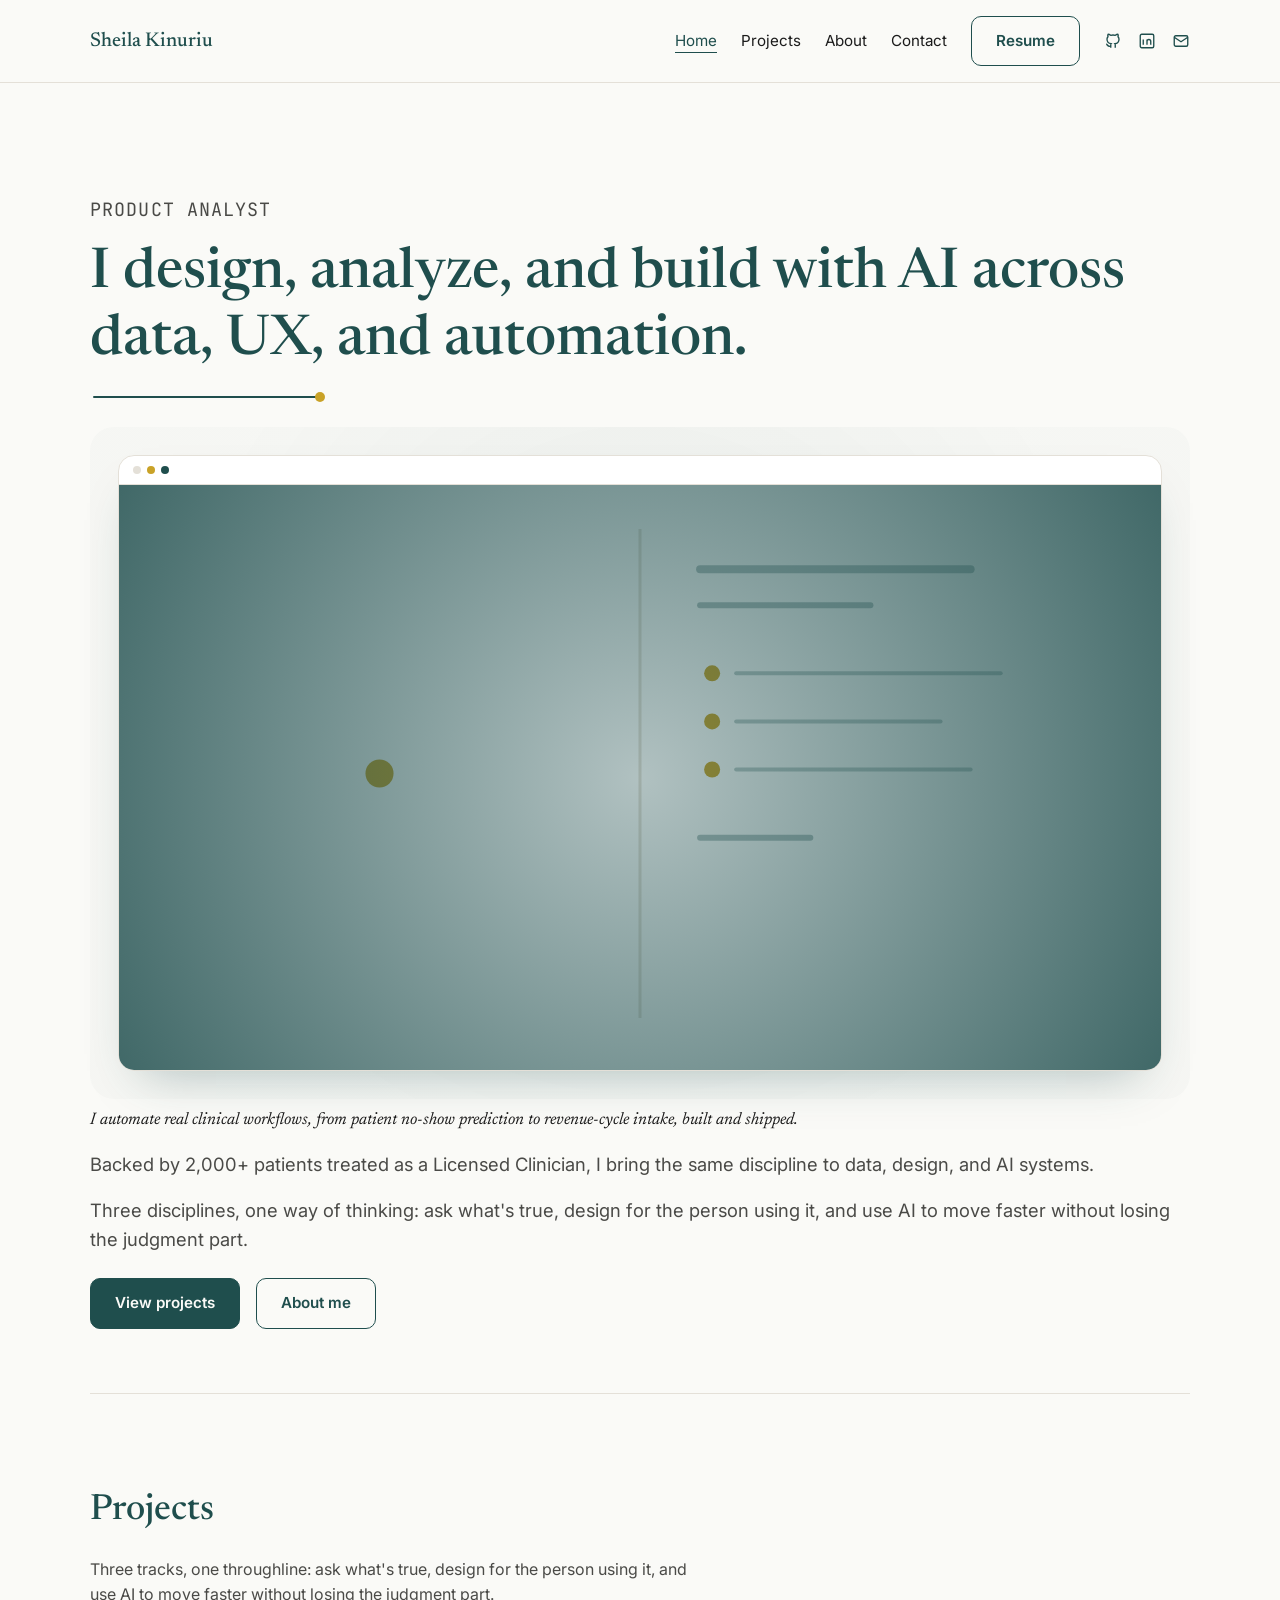
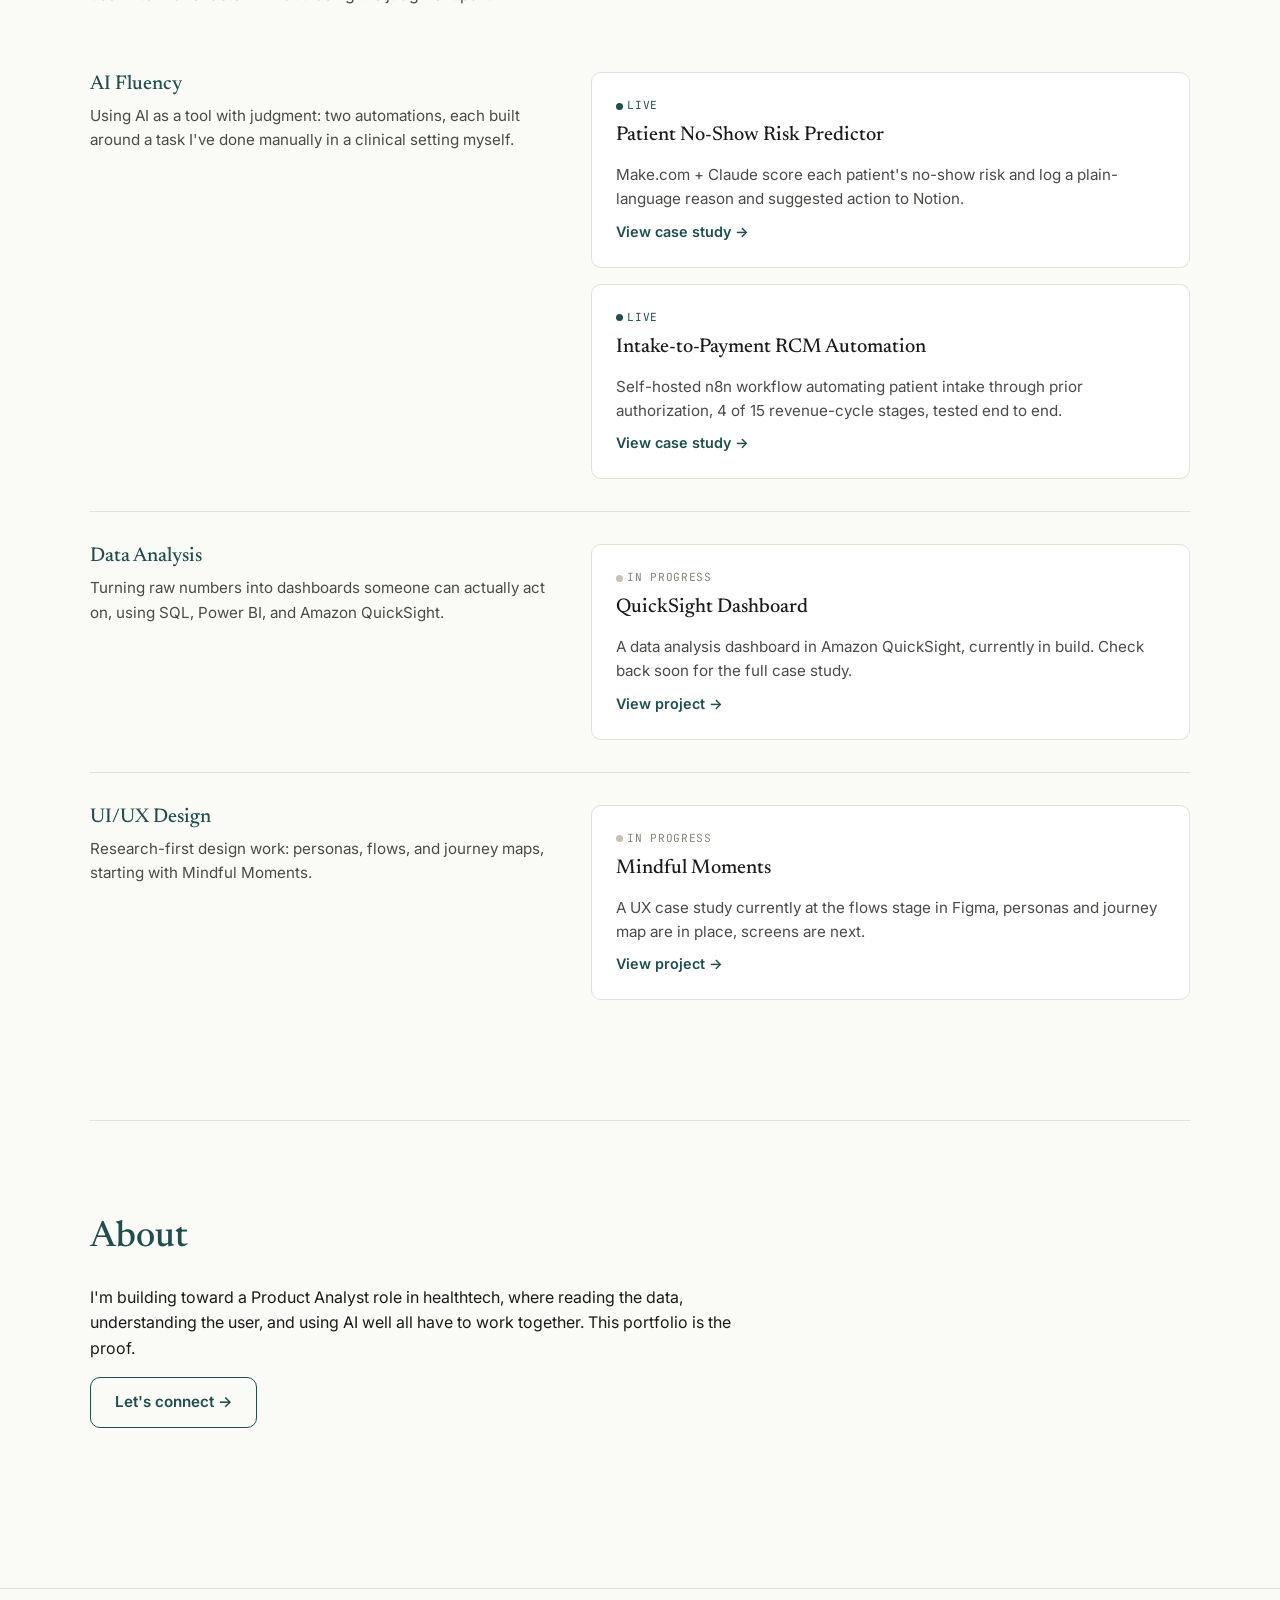
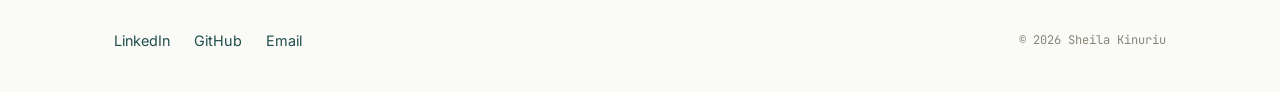
==== commit c1d0e8fc: "Tighten network into a true circular silhouette, hide graph until hover" ====
--- a/index.html
+++ b/index.html
@@ -62,87 +62,88 @@
             </div>
             <div class="hero-network-frame">
               <svg class="hero-network" viewBox="0 0 520 280" aria-hidden="true">
-              <line class="hn-line" x1="130" y1="140" x2="180.7" y2="147.6"/>
-              <line class="hn-line" x1="180.7" y1="147.6" x2="206.0" y2="108.7"/>
-              <line class="hn-line" x1="206.0" y1="108.7" x2="226.1" y2="88.7"/>
-              <line class="hn-line" x1="180.7" y1="147.6" x2="207.0" y2="131.4"/>
-              <line class="hn-line" x1="130" y1="140" x2="156.4" y2="169.4"/>
-              <line class="hn-line" x1="156.4" y1="169.4" x2="174.1" y2="188.8"/>
-              <line class="hn-line" x1="156.4" y1="169.4" x2="186.3" y2="193.7"/>
-              <line class="hn-line" x1="186.3" y1="193.7" x2="220.8" y2="182.4"/>
-              <line class="hn-line" x1="156.4" y1="169.4" x2="191.4" y2="171.3"/>
-              <line class="hn-line" x1="130" y1="140" x2="137.6" y2="189.5"/>
-              <line class="hn-line" x1="137.6" y1="189.5" x2="165.3" y2="224.5"/>
-              <line class="hn-line" x1="137.6" y1="189.5" x2="114.4" y2="217.3"/>
-              <line class="hn-line" x1="137.6" y1="189.5" x2="115.0" y2="225.5"/>
-              <line class="hn-line" x1="115.0" y1="225.5" x2="88.5" y2="243.2"/>
-              <line class="hn-line" x1="130" y1="140" x2="105.0" y2="177.8"/>
-              <line class="hn-line" x1="105.0" y1="177.8" x2="118.9" y2="212.0"/>
-              <line class="hn-line" x1="118.9" y1="212.0" x2="130.3" y2="237.7"/>
-              <line class="hn-line" x1="105.0" y1="177.8" x2="68.1" y2="185.0"/>
-              <line class="hn-line" x1="68.1" y1="185.0" x2="59.9" y2="208.8"/>
-              <line class="hn-line" x1="105.0" y1="177.8" x2="67.6" y2="190.1"/>
-              <line class="hn-line" x1="67.6" y1="190.1" x2="67.6" y2="227.5"/>
-              <line class="hn-line" x1="130" y1="140" x2="82.3" y2="153.6"/>
-              <line class="hn-line" x1="82.3" y1="153.6" x2="60.5" y2="175.2"/>
-              <line class="hn-line" x1="82.3" y1="153.6" x2="68.7" y2="194.1"/>
-              <line class="hn-line" x1="130" y1="140" x2="84.0" y2="131.3"/>
-              <line class="hn-line" x1="84.0" y1="131.3" x2="49.3" y2="169.1"/>
-              <line class="hn-line" x1="84.0" y1="131.3" x2="65.3" y2="83.8"/>
-              <line class="hn-line" x1="130" y1="140" x2="104.7" y2="94.8"/>
-              <line class="hn-line" x1="104.7" y1="94.8" x2="65.8" y2="95.5"/>
-              <line class="hn-line" x1="104.7" y1="94.8" x2="91.0" y2="72.0"/>
-              <line class="hn-line" x1="91.0" y1="72.0" x2="80.6" y2="46.8"/>
-              <line class="hn-line" x1="104.7" y1="94.8" x2="86.4" y2="69.9"/>
-              <line class="hn-line" x1="86.4" y1="69.9" x2="76.5" y2="45.8"/>
-              <line class="hn-line" x1="130" y1="140" x2="140.9" y2="95.5"/>
-              <line class="hn-line" x1="140.9" y1="95.5" x2="127.3" y2="61.5"/>
-              <line class="hn-line" x1="140.9" y1="95.5" x2="143.8" y2="63.9"/>
-              <line class="hn-line" x1="130" y1="140" x2="172.0" y2="111.9"/>
-              <line class="hn-line" x1="172.0" y1="111.9" x2="205.4" y2="121.4"/>
-              <line class="hn-line" x1="172.0" y1="111.9" x2="217.5" y2="127.3"/>
-              <line class="hn-line" x1="172.0" y1="111.9" x2="193.6" y2="89.4"/>
-              <circle class="hn-node" style="--tx:-50.7px;--ty:-7.6px" cx="180.7" cy="147.6" r="3.2"/>
-              <circle class="hn-node" style="--tx:-76.0px;--ty:31.3px" cx="206.0" cy="108.7" r="2.3"/>
-              <circle class="hn-node" style="--tx:-96.1px;--ty:51.3px" cx="226.1" cy="88.7" r="1.8"/>
-              <circle class="hn-node" style="--tx:-77.0px;--ty:8.6px" cx="207.0" cy="131.4" r="2.3"/>
-              <circle class="hn-node" style="--tx:-26.4px;--ty:-29.4px" cx="156.4" cy="169.4" r="3.2"/>
-              <circle class="hn-node" style="--tx:-44.1px;--ty:-48.8px" cx="174.1" cy="188.8" r="2.3"/>
-              <circle class="hn-node" style="--tx:-56.3px;--ty:-53.7px" cx="186.3" cy="193.7" r="2.3"/>
-              <circle class="hn-node" style="--tx:-90.8px;--ty:-42.4px" cx="220.8" cy="182.4" r="1.8"/>
-              <circle class="hn-node" style="--tx:-61.4px;--ty:-31.3px" cx="191.4" cy="171.3" r="2.3"/>
-              <circle class="hn-node" style="--tx:-7.6px;--ty:-49.5px" cx="137.6" cy="189.5" r="3.2"/>
-              <circle class="hn-node" style="--tx:-35.3px;--ty:-84.5px" cx="165.3" cy="224.5" r="2.3"/>
-              <circle class="hn-node" style="--tx:15.6px;--ty:-77.3px" cx="114.4" cy="217.3" r="2.3"/>
-              <circle class="hn-node" style="--tx:15.0px;--ty:-85.5px" cx="115.0" cy="225.5" r="2.3"/>
-              <circle class="hn-node" style="--tx:41.5px;--ty:-103.2px" cx="88.5" cy="243.2" r="1.8"/>
-              <circle class="hn-node" style="--tx:25.0px;--ty:-37.8px" cx="105.0" cy="177.8" r="3.2"/>
-              <circle class="hn-node" style="--tx:11.1px;--ty:-72.0px" cx="118.9" cy="212.0" r="2.3"/>
-              <circle class="hn-node" style="--tx:-0.3px;--ty:-97.7px" cx="130.3" cy="237.7" r="1.8"/>
-              <circle class="hn-node" style="--tx:61.9px;--ty:-45.0px" cx="68.1" cy="185.0" r="2.3"/>
-              <circle class="hn-node" style="--tx:70.1px;--ty:-68.8px" cx="59.9" cy="208.8" r="1.8"/>
-              <circle class="hn-node" style="--tx:62.4px;--ty:-50.1px" cx="67.6" cy="190.1" r="2.3"/>
-              <circle class="hn-node" style="--tx:62.4px;--ty:-87.5px" cx="67.6" cy="227.5" r="1.8"/>
-              <circle class="hn-node" style="--tx:47.7px;--ty:-13.6px" cx="82.3" cy="153.6" r="3.2"/>
-              <circle class="hn-node" style="--tx:69.5px;--ty:-35.2px" cx="60.5" cy="175.2" r="2.3"/>
-              <circle class="hn-node" style="--tx:61.3px;--ty:-54.1px" cx="68.7" cy="194.1" r="2.3"/>
-              <circle class="hn-node" style="--tx:46.0px;--ty:8.7px" cx="84.0" cy="131.3" r="3.2"/>
-              <circle class="hn-node" style="--tx:80.7px;--ty:-29.1px" cx="49.3" cy="169.1" r="2.3"/>
-              <circle class="hn-node" style="--tx:64.7px;--ty:56.2px" cx="65.3" cy="83.8" r="2.3"/>
-              <circle class="hn-node" style="--tx:25.3px;--ty:45.2px" cx="104.7" cy="94.8" r="3.2"/>
-              <circle class="hn-node" style="--tx:64.2px;--ty:44.5px" cx="65.8" cy="95.5" r="2.3"/>
-              <circle class="hn-node" style="--tx:39.0px;--ty:68.0px" cx="91.0" cy="72.0" r="2.3"/>
-              <circle class="hn-node" style="--tx:49.4px;--ty:93.2px" cx="80.6" cy="46.8" r="1.8"/>
-              <circle class="hn-node" style="--tx:43.6px;--ty:70.1px" cx="86.4" cy="69.9" r="2.3"/>
-              <circle class="hn-node" style="--tx:53.5px;--ty:94.2px" cx="76.5" cy="45.8" r="1.8"/>
-              <circle class="hn-node" style="--tx:-10.9px;--ty:44.5px" cx="140.9" cy="95.5" r="3.2"/>
-              <circle class="hn-node" style="--tx:2.7px;--ty:78.5px" cx="127.3" cy="61.5" r="2.3"/>
-              <circle class="hn-node" style="--tx:-13.8px;--ty:76.1px" cx="143.8" cy="63.9" r="2.3"/>
-              <circle class="hn-node" style="--tx:-42.0px;--ty:28.1px" cx="172.0" cy="111.9" r="3.2"/>
-              <circle class="hn-node" style="--tx:-75.4px;--ty:18.6px" cx="205.4" cy="121.4" r="2.3"/>
-              <circle class="hn-node" style="--tx:-87.5px;--ty:12.7px" cx="217.5" cy="127.3" r="2.3"/>
-              <circle class="hn-node" style="--tx:-63.6px;--ty:50.6px" cx="193.6" cy="89.4" r="2.3"/>
+              <line class="hn-line" x1="130" y1="140" x2="179.3" y2="145.9"/>
+              <line class="hn-line" x1="179.3" y1="145.9" x2="207.4" y2="108.5"/>
+              <line class="hn-line" x1="207.4" y1="108.5" x2="225.2" y2="90.9"/>
+              <line class="hn-line" x1="179.3" y1="145.9" x2="211.1" y2="129.8"/>
+              <line class="hn-line" x1="130" y1="140" x2="160.8" y2="172.3"/>
+              <line class="hn-line" x1="160.8" y1="172.3" x2="183.0" y2="195.5"/>
+              <line class="hn-line" x1="160.8" y1="172.3" x2="190.1" y2="194.7"/>
+              <line class="hn-line" x1="190.1" y1="194.7" x2="223.0" y2="184.5"/>
+              <line class="hn-line" x1="160.8" y1="172.3" x2="199.6" y2="175.1"/>
+              <line class="hn-line" x1="130" y1="140" x2="137.6" y2="188.6"/>
+              <line class="hn-line" x1="137.6" y1="188.6" x2="162.7" y2="220.6"/>
+              <line class="hn-line" x1="137.6" y1="188.6" x2="115.9" y2="221.0"/>
+              <line class="hn-line" x1="137.6" y1="188.6" x2="117.3" y2="224.3"/>
+              <line class="hn-line" x1="117.3" y1="224.3" x2="94.3" y2="241.8"/>
+              <line class="hn-line" x1="130" y1="140" x2="104.5" y2="179.6"/>
+              <line class="hn-line" x1="104.5" y1="179.6" x2="116.7" y2="218.6"/>
+              <line class="hn-line" x1="116.7" y1="218.6" x2="127.2" y2="242.5"/>
+              <line class="hn-line" x1="104.5" y1="179.6" x2="66.1" y2="189.9"/>
+              <line class="hn-line" x1="66.1" y1="189.9" x2="58.2" y2="213.3"/>
+              <line class="hn-line" x1="104.5" y1="179.6" x2="67.4" y2="193.6"/>
+              <line class="hn-line" x1="67.4" y1="193.6" x2="68.6" y2="226.8"/>
+              <line class="hn-line" x1="130" y1="140" x2="83.1" y2="154.1"/>
+              <line class="hn-line" x1="83.1" y1="154.1" x2="57.1" y2="177.1"/>
+              <line class="hn-line" x1="83.1" y1="154.1" x2="66.8" y2="194.3"/>
+              <line class="hn-line" x1="130" y1="140" x2="83.4" y2="129.6"/>
+              <line class="hn-line" x1="83.4" y1="129.6" x2="48.7" y2="163.4"/>
+              <line class="hn-line" x1="83.4" y1="129.6" x2="66.1" y2="84.5"/>
+              <line class="hn-line" x1="130" y1="140" x2="105.5" y2="96.5"/>
+              <line class="hn-line" x1="105.5" y1="96.5" x2="63.8" y2="91.6"/>
+              <line class="hn-line" x1="105.5" y1="96.5" x2="89.0" y2="68.8"/>
+              <line class="hn-line" x1="89.0" y1="68.8" x2="79.9" y2="46.7"/>
+              <line class="hn-line" x1="105.5" y1="96.5" x2="85.8" y2="68.9"/>
+              <line class="hn-line" x1="85.8" y1="68.9" x2="76.8" y2="47.2"/>
+              <line class="hn-line" x1="130" y1="140" x2="140.7" y2="93.9"/>
+              <line class="hn-line" x1="140.7" y1="93.9" x2="127.5" y2="58.2"/>
+              <line class="hn-line" x1="140.7" y1="93.9" x2="143.8" y2="59.8"/>
+              <line class="hn-line" x1="130" y1="140" x2="170.5" y2="111.7"/>
+              <line class="hn-line" x1="170.5" y1="111.7" x2="208.5" y2="117.0"/>
+              <line class="hn-line" x1="170.5" y1="111.7" x2="214.2" y2="123.4"/>
+              <line class="hn-line" x1="170.5" y1="111.7" x2="194.2" y2="87.1"/>
+              <circle class="hn-node" style="--tx:-49.3px;--ty:-5.9px" cx="179.3" cy="145.9" r="3.2"/>
+              <circle class="hn-node" style="--tx:-77.4px;--ty:31.5px" cx="207.4" cy="108.5" r="2.3"/>
+              <circle class="hn-node" style="--tx:-95.2px;--ty:49.1px" cx="225.2" cy="90.9" r="1.8"/>
+              <circle class="hn-node" style="--tx:-81.1px;--ty:10.2px" cx="211.1" cy="129.8" r="2.3"/>
+              <circle class="hn-node" style="--tx:-30.8px;--ty:-32.3px" cx="160.8" cy="172.3" r="3.2"/>
+              <circle class="hn-node" style="--tx:-53.0px;--ty:-55.5px" cx="183.0" cy="195.5" r="2.3"/>
+              <circle class="hn-node" style="--tx:-60.1px;--ty:-54.7px" cx="190.1" cy="194.7" r="2.3"/>
+              <circle class="hn-node" style="--tx:-93.0px;--ty:-44.5px" cx="223.0" cy="184.5" r="1.8"/>
+              <circle class="hn-node" style="--tx:-69.6px;--ty:-35.1px" cx="199.6" cy="175.1" r="2.3"/>
+              <circle class="hn-node" style="--tx:-7.6px;--ty:-48.6px" cx="137.6" cy="188.6" r="3.2"/>
+              <circle class="hn-node" style="--tx:-32.7px;--ty:-80.6px" cx="162.7" cy="220.6" r="2.3"/>
+              <circle class="hn-node" style="--tx:14.1px;--ty:-81.0px" cx="115.9" cy="221.0" r="2.3"/>
+              <circle class="hn-node" style="--tx:12.7px;--ty:-84.3px" cx="117.3" cy="224.3" r="2.3"/>
+              <circle class="hn-node" style="--tx:35.7px;--ty:-101.8px" cx="94.3" cy="241.8" r="1.8"/>
+              <circle class="hn-node" style="--tx:25.5px;--ty:-39.6px" cx="104.5" cy="179.6" r="3.2"/>
+              <circle class="hn-node" style="--tx:13.3px;--ty:-78.6px" cx="116.7" cy="218.6" r="2.3"/>
+              <circle class="hn-node" style="--tx:2.8px;--ty:-102.5px" cx="127.2" cy="242.5" r="1.8"/>
+              <circle class="hn-node" style="--tx:63.9px;--ty:-49.9px" cx="66.1" cy="189.9" r="2.3"/>
+              <circle class="hn-node" style="--tx:71.8px;--ty:-73.3px" cx="58.2" cy="213.3" r="1.8"/>
+              <circle class="hn-node" style="--tx:62.6px;--ty:-53.6px" cx="67.4" cy="193.6" r="2.3"/>
+              <circle class="hn-node" style="--tx:61.4px;--ty:-86.8px" cx="68.6" cy="226.8" r="1.8"/>
+              <circle class="hn-node" style="--tx:46.9px;--ty:-14.1px" cx="83.1" cy="154.1" r="3.2"/>
+              <circle class="hn-node" style="--tx:72.9px;--ty:-37.1px" cx="57.1" cy="177.1" r="2.3"/>
+              <circle class="hn-node" style="--tx:63.2px;--ty:-54.3px" cx="66.8" cy="194.3" r="2.3"/>
+              <circle class="hn-node" style="--tx:46.6px;--ty:10.4px" cx="83.4" cy="129.6" r="3.2"/>
+              <circle class="hn-node" style="--tx:81.3px;--ty:-23.4px" cx="48.7" cy="163.4" r="2.3"/>
+              <circle class="hn-node" style="--tx:63.9px;--ty:55.5px" cx="66.1" cy="84.5" r="2.3"/>
+              <circle class="hn-node" style="--tx:24.5px;--ty:43.5px" cx="105.5" cy="96.5" r="3.2"/>
+              <circle class="hn-node" style="--tx:66.2px;--ty:48.4px" cx="63.8" cy="91.6" r="2.3"/>
+              <circle class="hn-node" style="--tx:41.0px;--ty:71.2px" cx="89.0" cy="68.8" r="2.3"/>
+              <circle class="hn-node" style="--tx:50.1px;--ty:93.3px" cx="79.9" cy="46.7" r="1.8"/>
+              <circle class="hn-node" style="--tx:44.2px;--ty:71.1px" cx="85.8" cy="68.9" r="2.3"/>
+              <circle class="hn-node" style="--tx:53.2px;--ty:92.8px" cx="76.8" cy="47.2" r="1.8"/>
+              <circle class="hn-node" style="--tx:-10.7px;--ty:46.1px" cx="140.7" cy="93.9" r="3.2"/>
+              <circle class="hn-node" style="--tx:2.5px;--ty:81.8px" cx="127.5" cy="58.2" r="2.3"/>
+              <circle class="hn-node" style="--tx:-13.8px;--ty:80.2px" cx="143.8" cy="59.8" r="2.3"/>
+              <circle class="hn-node" style="--tx:-40.5px;--ty:28.3px" cx="170.5" cy="111.7" r="3.2"/>
+              <circle class="hn-node" style="--tx:-78.5px;--ty:23.0px" cx="208.5" cy="117.0" r="2.3"/>
+              <circle class="hn-node" style="--tx:-84.2px;--ty:16.6px" cx="214.2" cy="123.4" r="2.3"/>
+              <circle class="hn-node" style="--tx:-64.2px;--ty:52.9px" cx="194.2" cy="87.1" r="2.3"/>
               <circle class="hn-center" cx="130" cy="140" r="7"/>
+
               <line class="hn-divider" x1="260" y1="18" x2="260" y2="262"/>
 
               <line class="hn-text-line" x1="290" y1="38" x2="425" y2="38" stroke-width="4"/>
@@ -163,16 +164,18 @@
 
               <line class="hn-text-line" x1="290" y1="172" x2="345" y2="172" stroke-width="3"/>
 
-              <path class="hn-graph-area" d="M290,248 L290,225 L322,232 L354,205 L386,214 L418,178 L450,190 L482,158 L482,248 Z"/>
-              <polyline class="hn-graph-line" points="290,225 322,232 354,205 386,214 418,178 450,190 482,158"/>
-              <circle class="hn-graph-dot" cx="290" cy="225" r="2.4"/>
-              <circle class="hn-graph-dot" cx="322" cy="232" r="2.4"/>
-              <circle class="hn-graph-dot" cx="354" cy="205" r="2.4"/>
-              <circle class="hn-graph-dot" cx="386" cy="214" r="2.4"/>
-              <circle class="hn-graph-dot" cx="418" cy="178" r="2.4"/>
-              <circle class="hn-graph-dot" cx="450" cy="190" r="2.4"/>
-              <circle class="hn-graph-dot hn-graph-dot-last" cx="482" cy="158" r="3"/>
-              <line class="hn-graph-baseline" x1="290" y1="248" x2="500" y2="248"/>
+              <g class="hn-graph">
+                <path class="hn-graph-area" d="M290,248 L290,225 L322,232 L354,205 L386,214 L418,178 L450,190 L482,158 L482,248 Z"/>
+                <polyline class="hn-graph-line" points="290,225 322,232 354,205 386,214 418,178 450,190 482,158"/>
+                <circle class="hn-graph-dot" cx="290" cy="225" r="2.4"/>
+                <circle class="hn-graph-dot" cx="322" cy="232" r="2.4"/>
+                <circle class="hn-graph-dot" cx="354" cy="205" r="2.4"/>
+                <circle class="hn-graph-dot" cx="386" cy="214" r="2.4"/>
+                <circle class="hn-graph-dot" cx="418" cy="178" r="2.4"/>
+                <circle class="hn-graph-dot" cx="450" cy="190" r="2.4"/>
+                <circle class="hn-graph-dot hn-graph-dot-last" cx="482" cy="158" r="3"/>
+                <line class="hn-graph-baseline" x1="290" y1="248" x2="500" y2="248"/>
+              </g>
 
             </svg>
               <div class="hero-card-shade"></div>
--- a/style.css
+++ b/style.css
@@ -881,6 +881,12 @@
   .tag-bl { transition-delay: 0.3s; }
   .tag-br { transition-delay: 0.4s; }
 
+  .hn-graph {
+    opacity: 0;
+    transition: opacity 0.5s ease;
+    transition-delay: 0.35s;
+  }
+
   .hero-card-wrap:hover {
     background: radial-gradient(circle at 50% 40%, rgba(31, 78, 77, 0.16), rgba(201, 162, 39, 0.05) 70%);
   }
@@ -896,6 +902,10 @@
 
   .hero-card-wrap:hover .hn-line {
     stroke-dashoffset: 0;
+  }
+
+  .hero-card-wrap:hover .hn-graph {
+    opacity: 1;
   }
 
   .hero-card-wrap:hover .hero-tag {
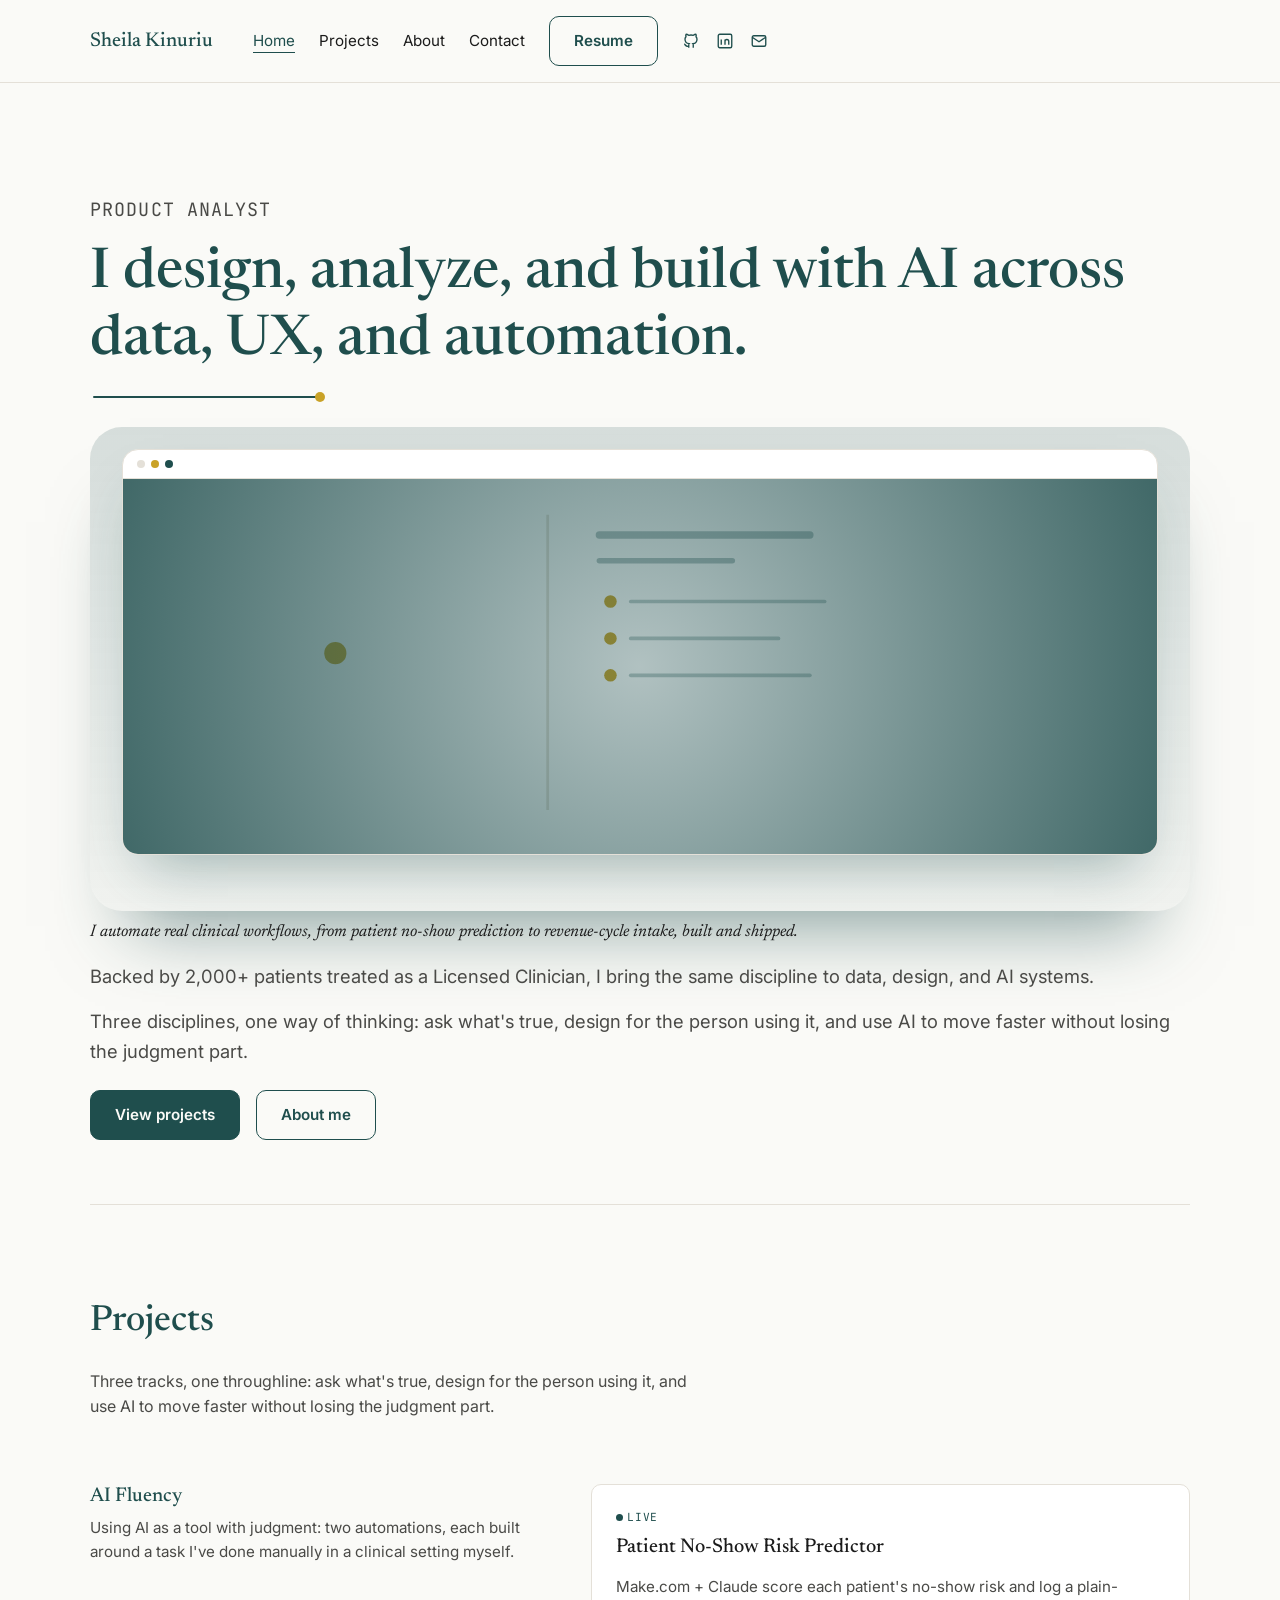
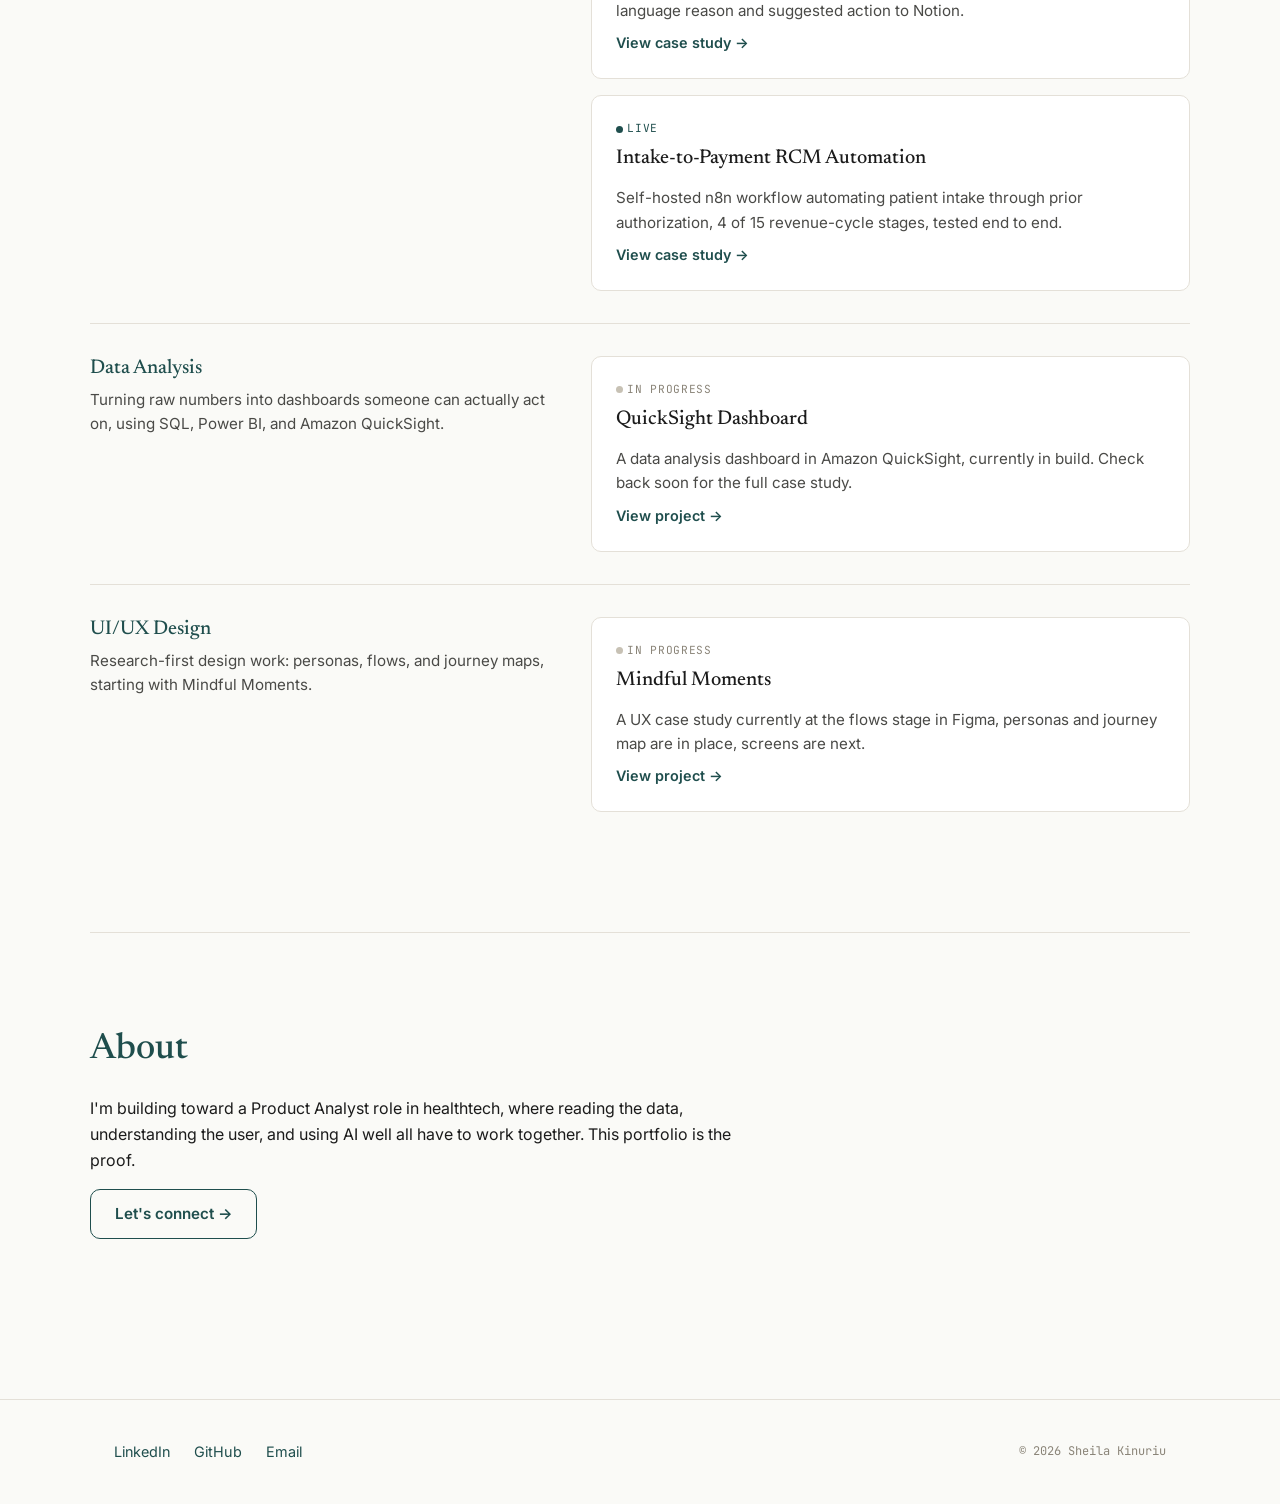
==== commit a40d0a16: "Nav unfrozen and moved top-left, dense circular network, envelope-style card with bigger shadow" ====
--- a/index.html
+++ b/index.html
@@ -61,120 +61,355 @@
               <span class="chrome-dot"></span><span class="chrome-dot"></span><span class="chrome-dot"></span>
             </div>
             <div class="hero-network-frame">
-              <svg class="hero-network" viewBox="0 0 520 280" aria-hidden="true">
-              <line class="hn-line" x1="130" y1="140" x2="179.3" y2="145.9"/>
-              <line class="hn-line" x1="179.3" y1="145.9" x2="207.4" y2="108.5"/>
-              <line class="hn-line" x1="207.4" y1="108.5" x2="225.2" y2="90.9"/>
-              <line class="hn-line" x1="179.3" y1="145.9" x2="211.1" y2="129.8"/>
-              <line class="hn-line" x1="130" y1="140" x2="160.8" y2="172.3"/>
-              <line class="hn-line" x1="160.8" y1="172.3" x2="183.0" y2="195.5"/>
-              <line class="hn-line" x1="160.8" y1="172.3" x2="190.1" y2="194.7"/>
-              <line class="hn-line" x1="190.1" y1="194.7" x2="223.0" y2="184.5"/>
-              <line class="hn-line" x1="160.8" y1="172.3" x2="199.6" y2="175.1"/>
-              <line class="hn-line" x1="130" y1="140" x2="137.6" y2="188.6"/>
-              <line class="hn-line" x1="137.6" y1="188.6" x2="162.7" y2="220.6"/>
-              <line class="hn-line" x1="137.6" y1="188.6" x2="115.9" y2="221.0"/>
-              <line class="hn-line" x1="137.6" y1="188.6" x2="117.3" y2="224.3"/>
-              <line class="hn-line" x1="117.3" y1="224.3" x2="94.3" y2="241.8"/>
-              <line class="hn-line" x1="130" y1="140" x2="104.5" y2="179.6"/>
-              <line class="hn-line" x1="104.5" y1="179.6" x2="116.7" y2="218.6"/>
-              <line class="hn-line" x1="116.7" y1="218.6" x2="127.2" y2="242.5"/>
-              <line class="hn-line" x1="104.5" y1="179.6" x2="66.1" y2="189.9"/>
-              <line class="hn-line" x1="66.1" y1="189.9" x2="58.2" y2="213.3"/>
-              <line class="hn-line" x1="104.5" y1="179.6" x2="67.4" y2="193.6"/>
-              <line class="hn-line" x1="67.4" y1="193.6" x2="68.6" y2="226.8"/>
-              <line class="hn-line" x1="130" y1="140" x2="83.1" y2="154.1"/>
-              <line class="hn-line" x1="83.1" y1="154.1" x2="57.1" y2="177.1"/>
-              <line class="hn-line" x1="83.1" y1="154.1" x2="66.8" y2="194.3"/>
-              <line class="hn-line" x1="130" y1="140" x2="83.4" y2="129.6"/>
-              <line class="hn-line" x1="83.4" y1="129.6" x2="48.7" y2="163.4"/>
-              <line class="hn-line" x1="83.4" y1="129.6" x2="66.1" y2="84.5"/>
-              <line class="hn-line" x1="130" y1="140" x2="105.5" y2="96.5"/>
-              <line class="hn-line" x1="105.5" y1="96.5" x2="63.8" y2="91.6"/>
-              <line class="hn-line" x1="105.5" y1="96.5" x2="89.0" y2="68.8"/>
-              <line class="hn-line" x1="89.0" y1="68.8" x2="79.9" y2="46.7"/>
-              <line class="hn-line" x1="105.5" y1="96.5" x2="85.8" y2="68.9"/>
-              <line class="hn-line" x1="85.8" y1="68.9" x2="76.8" y2="47.2"/>
-              <line class="hn-line" x1="130" y1="140" x2="140.7" y2="93.9"/>
-              <line class="hn-line" x1="140.7" y1="93.9" x2="127.5" y2="58.2"/>
-              <line class="hn-line" x1="140.7" y1="93.9" x2="143.8" y2="59.8"/>
-              <line class="hn-line" x1="130" y1="140" x2="170.5" y2="111.7"/>
-              <line class="hn-line" x1="170.5" y1="111.7" x2="208.5" y2="117.0"/>
-              <line class="hn-line" x1="170.5" y1="111.7" x2="214.2" y2="123.4"/>
-              <line class="hn-line" x1="170.5" y1="111.7" x2="194.2" y2="87.1"/>
-              <circle class="hn-node" style="--tx:-49.3px;--ty:-5.9px" cx="179.3" cy="145.9" r="3.2"/>
-              <circle class="hn-node" style="--tx:-77.4px;--ty:31.5px" cx="207.4" cy="108.5" r="2.3"/>
-              <circle class="hn-node" style="--tx:-95.2px;--ty:49.1px" cx="225.2" cy="90.9" r="1.8"/>
-              <circle class="hn-node" style="--tx:-81.1px;--ty:10.2px" cx="211.1" cy="129.8" r="2.3"/>
-              <circle class="hn-node" style="--tx:-30.8px;--ty:-32.3px" cx="160.8" cy="172.3" r="3.2"/>
-              <circle class="hn-node" style="--tx:-53.0px;--ty:-55.5px" cx="183.0" cy="195.5" r="2.3"/>
-              <circle class="hn-node" style="--tx:-60.1px;--ty:-54.7px" cx="190.1" cy="194.7" r="2.3"/>
-              <circle class="hn-node" style="--tx:-93.0px;--ty:-44.5px" cx="223.0" cy="184.5" r="1.8"/>
-              <circle class="hn-node" style="--tx:-69.6px;--ty:-35.1px" cx="199.6" cy="175.1" r="2.3"/>
-              <circle class="hn-node" style="--tx:-7.6px;--ty:-48.6px" cx="137.6" cy="188.6" r="3.2"/>
-              <circle class="hn-node" style="--tx:-32.7px;--ty:-80.6px" cx="162.7" cy="220.6" r="2.3"/>
-              <circle class="hn-node" style="--tx:14.1px;--ty:-81.0px" cx="115.9" cy="221.0" r="2.3"/>
-              <circle class="hn-node" style="--tx:12.7px;--ty:-84.3px" cx="117.3" cy="224.3" r="2.3"/>
-              <circle class="hn-node" style="--tx:35.7px;--ty:-101.8px" cx="94.3" cy="241.8" r="1.8"/>
-              <circle class="hn-node" style="--tx:25.5px;--ty:-39.6px" cx="104.5" cy="179.6" r="3.2"/>
-              <circle class="hn-node" style="--tx:13.3px;--ty:-78.6px" cx="116.7" cy="218.6" r="2.3"/>
-              <circle class="hn-node" style="--tx:2.8px;--ty:-102.5px" cx="127.2" cy="242.5" r="1.8"/>
-              <circle class="hn-node" style="--tx:63.9px;--ty:-49.9px" cx="66.1" cy="189.9" r="2.3"/>
-              <circle class="hn-node" style="--tx:71.8px;--ty:-73.3px" cx="58.2" cy="213.3" r="1.8"/>
-              <circle class="hn-node" style="--tx:62.6px;--ty:-53.6px" cx="67.4" cy="193.6" r="2.3"/>
-              <circle class="hn-node" style="--tx:61.4px;--ty:-86.8px" cx="68.6" cy="226.8" r="1.8"/>
-              <circle class="hn-node" style="--tx:46.9px;--ty:-14.1px" cx="83.1" cy="154.1" r="3.2"/>
-              <circle class="hn-node" style="--tx:72.9px;--ty:-37.1px" cx="57.1" cy="177.1" r="2.3"/>
-              <circle class="hn-node" style="--tx:63.2px;--ty:-54.3px" cx="66.8" cy="194.3" r="2.3"/>
-              <circle class="hn-node" style="--tx:46.6px;--ty:10.4px" cx="83.4" cy="129.6" r="3.2"/>
-              <circle class="hn-node" style="--tx:81.3px;--ty:-23.4px" cx="48.7" cy="163.4" r="2.3"/>
-              <circle class="hn-node" style="--tx:63.9px;--ty:55.5px" cx="66.1" cy="84.5" r="2.3"/>
-              <circle class="hn-node" style="--tx:24.5px;--ty:43.5px" cx="105.5" cy="96.5" r="3.2"/>
-              <circle class="hn-node" style="--tx:66.2px;--ty:48.4px" cx="63.8" cy="91.6" r="2.3"/>
-              <circle class="hn-node" style="--tx:41.0px;--ty:71.2px" cx="89.0" cy="68.8" r="2.3"/>
-              <circle class="hn-node" style="--tx:50.1px;--ty:93.3px" cx="79.9" cy="46.7" r="1.8"/>
-              <circle class="hn-node" style="--tx:44.2px;--ty:71.1px" cx="85.8" cy="68.9" r="2.3"/>
-              <circle class="hn-node" style="--tx:53.2px;--ty:92.8px" cx="76.8" cy="47.2" r="1.8"/>
-              <circle class="hn-node" style="--tx:-10.7px;--ty:46.1px" cx="140.7" cy="93.9" r="3.2"/>
-              <circle class="hn-node" style="--tx:2.5px;--ty:81.8px" cx="127.5" cy="58.2" r="2.3"/>
-              <circle class="hn-node" style="--tx:-13.8px;--ty:80.2px" cx="143.8" cy="59.8" r="2.3"/>
-              <circle class="hn-node" style="--tx:-40.5px;--ty:28.3px" cx="170.5" cy="111.7" r="3.2"/>
-              <circle class="hn-node" style="--tx:-78.5px;--ty:23.0px" cx="208.5" cy="117.0" r="2.3"/>
-              <circle class="hn-node" style="--tx:-84.2px;--ty:16.6px" cx="214.2" cy="123.4" r="2.3"/>
-              <circle class="hn-node" style="--tx:-64.2px;--ty:52.9px" cx="194.2" cy="87.1" r="2.3"/>
-              <circle class="hn-center" cx="130" cy="140" r="7"/>
-
-              <line class="hn-divider" x1="260" y1="18" x2="260" y2="262"/>
-
-              <line class="hn-text-line" x1="290" y1="38" x2="425" y2="38" stroke-width="4"/>
-              <line class="hn-text-line" x1="290" y1="56" x2="375" y2="56" stroke-width="3"/>
+              <svg class="hero-network" viewBox="0 0 560 190" aria-hidden="true">
+              <line class="hn-line" x1="115" y1="90" x2="139.7" y2="89.4"/>
+              <line class="hn-line" x1="139.7" y1="89.4" x2="155.2" y2="101.7"/>
+              <line class="hn-line" x1="155.2" y1="101.7" x2="167.0" y2="98.5"/>
+              <line class="hn-line" x1="155.2" y1="101.7" x2="162.1" y2="111.7"/>
+              <line class="hn-line" x1="162.1" y1="111.7" x2="162.3" y2="125.2"/>
+              <line class="hn-line" x1="139.7" y1="89.4" x2="156.4" y2="103.7"/>
+              <line class="hn-line" x1="156.4" y1="103.7" x2="168.1" y2="101.8"/>
+              <line class="hn-line" x1="156.4" y1="103.7" x2="165.4" y2="109.4"/>
+              <line class="hn-line" x1="115" y1="90" x2="138.1" y2="99.2"/>
+              <line class="hn-line" x1="138.1" y1="99.2" x2="157.5" y2="96.9"/>
+              <line class="hn-line" x1="157.5" y1="96.9" x2="169.1" y2="98.0"/>
+              <line class="hn-line" x1="169.1" y1="98.0" x2="177.0" y2="88.7"/>
+              <line class="hn-line" x1="157.5" y1="96.9" x2="164.7" y2="110.1"/>
+              <line class="hn-line" x1="164.7" y1="110.1" x2="173.4" y2="106.1"/>
+              <line class="hn-line" x1="138.1" y1="99.2" x2="153.2" y2="107.9"/>
+              <line class="hn-line" x1="153.2" y1="107.9" x2="164.8" y2="106.9"/>
+              <line class="hn-line" x1="138.1" y1="99.2" x2="155.8" y2="103.0"/>
+              <line class="hn-line" x1="155.8" y1="103.0" x2="161.8" y2="116.0"/>
+              <line class="hn-line" x1="161.8" y1="116.0" x2="174.0" y2="110.3"/>
+              <line class="hn-line" x1="155.8" y1="103.0" x2="167.7" y2="103.6"/>
+              <line class="hn-line" x1="167.7" y1="103.6" x2="176.4" y2="93.4"/>
+              <line class="hn-line" x1="115" y1="90" x2="132.5" y2="107.2"/>
+              <line class="hn-line" x1="132.5" y1="107.2" x2="140.0" y2="124.6"/>
+              <line class="hn-line" x1="140.0" y1="124.6" x2="137.3" y2="140.2"/>
+              <line class="hn-line" x1="137.3" y1="140.2" x2="136.4" y2="148.4"/>
+              <line class="hn-line" x1="140.0" y1="124.6" x2="136.8" y2="140.1"/>
+              <line class="hn-line" x1="132.5" y1="107.2" x2="142.2" y2="121.7"/>
+              <line class="hn-line" x1="142.2" y1="121.7" x2="137.9" y2="137.3"/>
+              <line class="hn-line" x1="115" y1="90" x2="123.8" y2="114.5"/>
+              <line class="hn-line" x1="123.8" y1="114.5" x2="120.1" y2="132.0"/>
+              <line class="hn-line" x1="120.1" y1="132.0" x2="127.9" y2="141.3"/>
+              <line class="hn-line" x1="120.1" y1="132.0" x2="128.4" y2="143.3"/>
+              <line class="hn-line" x1="128.4" y1="143.3" x2="119.3" y2="152.6"/>
+              <line class="hn-line" x1="123.8" y1="114.5" x2="117.1" y2="134.2"/>
+              <line class="hn-line" x1="117.1" y1="134.2" x2="130.6" y2="143.7"/>
+              <line class="hn-line" x1="130.6" y1="143.7" x2="139.7" y2="148.9"/>
+              <line class="hn-line" x1="117.1" y1="134.2" x2="126.0" y2="146.2"/>
+              <line class="hn-line" x1="123.8" y1="114.5" x2="125.7" y2="132.2"/>
+              <line class="hn-line" x1="125.7" y1="132.2" x2="136.7" y2="141.1"/>
+              <line class="hn-line" x1="136.7" y1="141.1" x2="127.2" y2="152.6"/>
+              <line class="hn-line" x1="115" y1="90" x2="113.9" y2="115.6"/>
+              <line class="hn-line" x1="113.9" y1="115.6" x2="116.6" y2="132.7"/>
+              <line class="hn-line" x1="116.6" y1="132.7" x2="107.5" y2="142.3"/>
+              <line class="hn-line" x1="116.6" y1="132.7" x2="103.7" y2="143.5"/>
+              <line class="hn-line" x1="113.9" y1="115.6" x2="108.3" y2="131.7"/>
+              <line class="hn-line" x1="108.3" y1="131.7" x2="92.4" y2="140.2"/>
+              <line class="hn-line" x1="92.4" y1="140.2" x2="84.9" y2="145.9"/>
+              <line class="hn-line" x1="108.3" y1="131.7" x2="115.0" y2="143.4"/>
+              <line class="hn-line" x1="113.9" y1="115.6" x2="98.7" y2="129.2"/>
+              <line class="hn-line" x1="98.7" y1="129.2" x2="84.7" y2="135.1"/>
+              <line class="hn-line" x1="98.7" y1="129.2" x2="84.9" y2="134.0"/>
+              <line class="hn-line" x1="115" y1="90" x2="105.9" y2="114.8"/>
+              <line class="hn-line" x1="105.9" y1="114.8" x2="90.2" y2="124.7"/>
+              <line class="hn-line" x1="90.2" y1="124.7" x2="81.7" y2="131.7"/>
+              <line class="hn-line" x1="81.7" y1="131.7" x2="77.8" y2="137.7"/>
+              <line class="hn-line" x1="90.2" y1="124.7" x2="82.8" y2="135.2"/>
+              <line class="hn-line" x1="105.9" y1="114.8" x2="114.6" y2="134.9"/>
+              <line class="hn-line" x1="114.6" y1="134.9" x2="104.5" y2="145.5"/>
+              <line class="hn-line" x1="114.6" y1="134.9" x2="110.4" y2="145.9"/>
+              <line class="hn-line" x1="105.9" y1="114.8" x2="87.5" y2="124.5"/>
+              <line class="hn-line" x1="87.5" y1="124.5" x2="72.8" y2="125.0"/>
+              <line class="hn-line" x1="87.5" y1="124.5" x2="80.7" y2="132.4"/>
+              <line class="hn-line" x1="115" y1="90" x2="97.9" y2="106.9"/>
+              <line class="hn-line" x1="97.9" y1="106.9" x2="82.7" y2="116.4"/>
+              <line class="hn-line" x1="82.7" y1="116.4" x2="70.1" y2="118.0"/>
+              <line class="hn-line" x1="70.1" y1="118.0" x2="62.8" y2="121.8"/>
+              <line class="hn-line" x1="82.7" y1="116.4" x2="70.5" y2="119.1"/>
+              <line class="hn-line" x1="97.9" y1="106.9" x2="81.7" y2="113.3"/>
+              <line class="hn-line" x1="81.7" y1="113.3" x2="77.2" y2="124.1"/>
+              <line class="hn-line" x1="97.9" y1="106.9" x2="76.5" y2="108.3"/>
+              <line class="hn-line" x1="76.5" y1="108.3" x2="64.8" y2="106.9"/>
+              <line class="hn-line" x1="115" y1="90" x2="91.5" y2="102.3"/>
+              <line class="hn-line" x1="91.5" y1="102.3" x2="73.0" y2="105.5"/>
+              <line class="hn-line" x1="73.0" y1="105.5" x2="63.0" y2="108.8"/>
+              <line class="hn-line" x1="63.0" y1="108.8" x2="57.1" y2="114.0"/>
+              <line class="hn-line" x1="73.0" y1="105.5" x2="63.3" y2="110.5"/>
+              <line class="hn-line" x1="91.5" y1="102.3" x2="85.9" y2="121.0"/>
+              <line class="hn-line" x1="85.9" y1="121.0" x2="70.6" y2="119.9"/>
+              <line class="hn-line" x1="85.9" y1="121.0" x2="84.6" y2="136.1"/>
+              <line class="hn-line" x1="91.5" y1="102.3" x2="71.2" y2="98.5"/>
+              <line class="hn-line" x1="71.2" y1="98.5" x2="57.6" y2="87.8"/>
+              <line class="hn-line" x1="57.6" y1="87.8" x2="50.1" y2="77.8"/>
+              <line class="hn-line" x1="115" y1="90" x2="90.5" y2="90.8"/>
+              <line class="hn-line" x1="90.5" y1="90.8" x2="72.8" y2="82.5"/>
+              <line class="hn-line" x1="72.8" y1="82.5" x2="62.2" y2="81.1"/>
+              <line class="hn-line" x1="72.8" y1="82.5" x2="62.4" y2="79.6"/>
+              <line class="hn-line" x1="90.5" y1="90.8" x2="75.3" y2="78.7"/>
+              <line class="hn-line" x1="75.3" y1="78.7" x2="66.8" y2="68.5"/>
+              <line class="hn-line" x1="66.8" y1="68.5" x2="61.7" y2="61.7"/>
+              <line class="hn-line" x1="90.5" y1="90.8" x2="73.0" y2="99.6"/>
+              <line class="hn-line" x1="73.0" y1="99.6" x2="64.8" y2="107.9"/>
+              <line class="hn-line" x1="64.8" y1="107.9" x2="57.4" y2="108.6"/>
+              <line class="hn-line" x1="73.0" y1="99.6" x2="60.3" y2="90.7"/>
+              <line class="hn-line" x1="115" y1="90" x2="89.9" y2="80.4"/>
+              <line class="hn-line" x1="89.9" y1="80.4" x2="81.2" y2="61.7"/>
+              <line class="hn-line" x1="81.2" y1="61.7" x2="71.0" y2="55.3"/>
+              <line class="hn-line" x1="71.0" y1="55.3" x2="60.5" y2="57.1"/>
+              <line class="hn-line" x1="81.2" y1="61.7" x2="70.6" y2="58.1"/>
+              <line class="hn-line" x1="89.9" y1="80.4" x2="70.5" y2="87.8"/>
+              <line class="hn-line" x1="70.5" y1="87.8" x2="60.3" y2="76.1"/>
+              <line class="hn-line" x1="70.5" y1="87.8" x2="59.4" y2="80.0"/>
+              <line class="hn-line" x1="89.9" y1="80.4" x2="69.5" y2="87.9"/>
+              <line class="hn-line" x1="69.5" y1="87.9" x2="58.2" y2="100.5"/>
+              <line class="hn-line" x1="69.5" y1="87.9" x2="58.1" y2="76.5"/>
+              <line class="hn-line" x1="58.1" y1="76.5" x2="52.1" y2="69.9"/>
+              <line class="hn-line" x1="115" y1="90" x2="99.0" y2="70.5"/>
+              <line class="hn-line" x1="99.0" y1="70.5" x2="79.5" y2="64.8"/>
+              <line class="hn-line" x1="79.5" y1="64.8" x2="62.8" y2="68.8"/>
+              <line class="hn-line" x1="79.5" y1="64.8" x2="77.4" y2="49.6"/>
+              <line class="hn-line" x1="99.0" y1="70.5" x2="87.5" y2="57.9"/>
+              <line class="hn-line" x1="87.5" y1="57.9" x2="89.8" y2="41.1"/>
+              <line class="hn-line" x1="87.5" y1="57.9" x2="79.8" y2="48.6"/>
+              <line class="hn-line" x1="79.8" y1="48.6" x2="68.0" y2="47.6"/>
+              <line class="hn-line" x1="115" y1="90" x2="104.4" y2="67.6"/>
+              <line class="hn-line" x1="104.4" y1="67.6" x2="104.3" y2="49.9"/>
+              <line class="hn-line" x1="104.3" y1="49.9" x2="91.5" y2="41.3"/>
+              <line class="hn-line" x1="91.5" y1="41.3" x2="95.4" y2="31.6"/>
+              <line class="hn-line" x1="104.4" y1="67.6" x2="105.6" y2="47.8"/>
+              <line class="hn-line" x1="105.6" y1="47.8" x2="92.6" y2="40.9"/>
+              <line class="hn-line" x1="92.6" y1="40.9" x2="91.1" y2="32.2"/>
+              <line class="hn-line" x1="104.4" y1="67.6" x2="86.7" y2="60.3"/>
+              <line class="hn-line" x1="86.7" y1="60.3" x2="88.4" y2="43.7"/>
+              <line class="hn-line" x1="86.7" y1="60.3" x2="69.8" y2="60.4"/>
+              <line class="hn-line" x1="115" y1="90" x2="117.3" y2="65.7"/>
+              <line class="hn-line" x1="117.3" y1="65.7" x2="105.8" y2="50.1"/>
+              <line class="hn-line" x1="105.8" y1="50.1" x2="94.6" y2="41.9"/>
+              <line class="hn-line" x1="117.3" y1="65.7" x2="111.0" y2="49.1"/>
+              <line class="hn-line" x1="111.0" y1="49.1" x2="105.3" y2="37.2"/>
+              <line class="hn-line" x1="117.3" y1="65.7" x2="117.3" y2="46.9"/>
+              <line class="hn-line" x1="117.3" y1="46.9" x2="121.6" y2="36.3"/>
+              <line class="hn-line" x1="117.3" y1="46.9" x2="103.6" y2="37.6"/>
+              <line class="hn-line" x1="115" y1="90" x2="124.2" y2="67.3"/>
+              <line class="hn-line" x1="124.2" y1="67.3" x2="140.4" y2="55.0"/>
+              <line class="hn-line" x1="140.4" y1="55.0" x2="135.7" y2="40.7"/>
+              <line class="hn-line" x1="124.2" y1="67.3" x2="124.4" y2="48.0"/>
+              <line class="hn-line" x1="124.4" y1="48.0" x2="118.2" y2="37.1"/>
+              <line class="hn-line" x1="124.4" y1="48.0" x2="130.5" y2="37.8"/>
+              <line class="hn-line" x1="124.2" y1="67.3" x2="136.9" y2="54.5"/>
+              <line class="hn-line" x1="136.9" y1="54.5" x2="145.3" y2="46.2"/>
+              <line class="hn-line" x1="145.3" y1="46.2" x2="140.8" y2="34.6"/>
+              <line class="hn-line" x1="115" y1="90" x2="131.9" y2="72.4"/>
+              <line class="hn-line" x1="131.9" y1="72.4" x2="131.1" y2="51.5"/>
+              <line class="hn-line" x1="131.1" y1="51.5" x2="127.2" y2="36.8"/>
+              <line class="hn-line" x1="127.2" y1="36.8" x2="137.0" y2="32.0"/>
+              <line class="hn-line" x1="131.9" y1="72.4" x2="141.9" y2="58.1"/>
+              <line class="hn-line" x1="141.9" y1="58.1" x2="146.8" y2="47.5"/>
+              <line class="hn-line" x1="141.9" y1="58.1" x2="145.3" y2="44.8"/>
+              <line class="hn-line" x1="145.3" y1="44.8" x2="153.8" y2="40.7"/>
+              <line class="hn-line" x1="115" y1="90" x2="137.0" y2="78.2"/>
+              <line class="hn-line" x1="137.0" y1="78.2" x2="156.2" y2="75.7"/>
+              <line class="hn-line" x1="156.2" y1="75.7" x2="167.3" y2="73.1"/>
+              <line class="hn-line" x1="137.0" y1="78.2" x2="157.5" y2="83.4"/>
+              <line class="hn-line" x1="157.5" y1="83.4" x2="165.9" y2="71.1"/>
+              <line class="hn-line" x1="165.9" y1="71.1" x2="175.7" y2="76.0"/>
+              <line class="hn-line" x1="157.5" y1="83.4" x2="163.9" y2="68.1"/>
+              <line class="hn-line" x1="163.9" y1="68.1" x2="165.4" y2="55.1"/>
+              <line class="hn-line" x1="137.0" y1="78.2" x2="156.9" y2="80.2"/>
+              <line class="hn-line" x1="156.9" y1="80.2" x2="162.7" y2="64.5"/>
+              <line class="hn-line" x1="156.9" y1="80.2" x2="166.0" y2="73.0"/>
+              <circle class="hn-node" style="--tx:-24.7px;--ty:0.6px" cx="139.7" cy="89.4" r="2.6"/>
+              <circle class="hn-node" style="--tx:-40.2px;--ty:-11.7px" cx="155.2" cy="101.7" r="2.0"/>
+              <circle class="hn-node" style="--tx:-52.0px;--ty:-8.5px" cx="167.0" cy="98.5" r="1.5"/>
+              <circle class="hn-node" style="--tx:-47.1px;--ty:-21.7px" cx="162.1" cy="111.7" r="1.5"/>
+              <circle class="hn-node" style="--tx:-47.3px;--ty:-35.2px" cx="162.3" cy="125.2" r="1.1"/>
+              <circle class="hn-node" style="--tx:-41.4px;--ty:-13.7px" cx="156.4" cy="103.7" r="2.0"/>
+              <circle class="hn-node" style="--tx:-53.1px;--ty:-11.8px" cx="168.1" cy="101.8" r="1.5"/>
+              <circle class="hn-node" style="--tx:-50.4px;--ty:-19.4px" cx="165.4" cy="109.4" r="1.5"/>
+              <circle class="hn-node" style="--tx:-23.1px;--ty:-9.2px" cx="138.1" cy="99.2" r="2.6"/>
+              <circle class="hn-node" style="--tx:-42.5px;--ty:-6.9px" cx="157.5" cy="96.9" r="2.0"/>
+              <circle class="hn-node" style="--tx:-54.1px;--ty:-8.0px" cx="169.1" cy="98.0" r="1.5"/>
+              <circle class="hn-node" style="--tx:-62.0px;--ty:1.3px" cx="177.0" cy="88.7" r="1.1"/>
+              <circle class="hn-node" style="--tx:-49.7px;--ty:-20.1px" cx="164.7" cy="110.1" r="1.5"/>
+              <circle class="hn-node" style="--tx:-58.4px;--ty:-16.1px" cx="173.4" cy="106.1" r="1.1"/>
+              <circle class="hn-node" style="--tx:-38.2px;--ty:-17.9px" cx="153.2" cy="107.9" r="2.0"/>
+              <circle class="hn-node" style="--tx:-49.8px;--ty:-16.9px" cx="164.8" cy="106.9" r="1.5"/>
+              <circle class="hn-node" style="--tx:-40.8px;--ty:-13.0px" cx="155.8" cy="103.0" r="2.0"/>
+              <circle class="hn-node" style="--tx:-46.8px;--ty:-26.0px" cx="161.8" cy="116.0" r="1.5"/>
+              <circle class="hn-node" style="--tx:-59.0px;--ty:-20.3px" cx="174.0" cy="110.3" r="1.1"/>
+              <circle class="hn-node" style="--tx:-52.7px;--ty:-13.6px" cx="167.7" cy="103.6" r="1.5"/>
+              <circle class="hn-node" style="--tx:-61.4px;--ty:-3.4px" cx="176.4" cy="93.4" r="1.1"/>
+              <circle class="hn-node" style="--tx:-17.5px;--ty:-17.2px" cx="132.5" cy="107.2" r="2.6"/>
+              <circle class="hn-node" style="--tx:-25.0px;--ty:-34.6px" cx="140.0" cy="124.6" r="2.0"/>
+              <circle class="hn-node" style="--tx:-22.3px;--ty:-50.2px" cx="137.3" cy="140.2" r="1.5"/>
+              <circle class="hn-node" style="--tx:-21.4px;--ty:-58.4px" cx="136.4" cy="148.4" r="1.1"/>
+              <circle class="hn-node" style="--tx:-21.8px;--ty:-50.1px" cx="136.8" cy="140.1" r="1.5"/>
+              <circle class="hn-node" style="--tx:-27.2px;--ty:-31.7px" cx="142.2" cy="121.7" r="2.0"/>
+              <circle class="hn-node" style="--tx:-22.9px;--ty:-47.3px" cx="137.9" cy="137.3" r="1.5"/>
+              <circle class="hn-node" style="--tx:-8.8px;--ty:-24.5px" cx="123.8" cy="114.5" r="2.6"/>
+              <circle class="hn-node" style="--tx:-5.1px;--ty:-42.0px" cx="120.1" cy="132.0" r="2.0"/>
+              <circle class="hn-node" style="--tx:-12.9px;--ty:-51.3px" cx="127.9" cy="141.3" r="1.5"/>
+              <circle class="hn-node" style="--tx:-13.4px;--ty:-53.3px" cx="128.4" cy="143.3" r="1.5"/>
+              <circle class="hn-node" style="--tx:-4.3px;--ty:-62.6px" cx="119.3" cy="152.6" r="1.1"/>
+              <circle class="hn-node" style="--tx:-2.1px;--ty:-44.2px" cx="117.1" cy="134.2" r="2.0"/>
+              <circle class="hn-node" style="--tx:-15.6px;--ty:-53.7px" cx="130.6" cy="143.7" r="1.5"/>
+              <circle class="hn-node" style="--tx:-24.7px;--ty:-58.9px" cx="139.7" cy="148.9" r="1.1"/>
+              <circle class="hn-node" style="--tx:-11.0px;--ty:-56.2px" cx="126.0" cy="146.2" r="1.5"/>
+              <circle class="hn-node" style="--tx:-10.7px;--ty:-42.2px" cx="125.7" cy="132.2" r="2.0"/>
+              <circle class="hn-node" style="--tx:-21.7px;--ty:-51.1px" cx="136.7" cy="141.1" r="1.5"/>
+              <circle class="hn-node" style="--tx:-12.2px;--ty:-62.6px" cx="127.2" cy="152.6" r="1.1"/>
+              <circle class="hn-node" style="--tx:1.1px;--ty:-25.6px" cx="113.9" cy="115.6" r="2.6"/>
+              <circle class="hn-node" style="--tx:-1.6px;--ty:-42.7px" cx="116.6" cy="132.7" r="2.0"/>
+              <circle class="hn-node" style="--tx:7.5px;--ty:-52.3px" cx="107.5" cy="142.3" r="1.5"/>
+              <circle class="hn-node" style="--tx:11.3px;--ty:-53.5px" cx="103.7" cy="143.5" r="1.5"/>
+              <circle class="hn-node" style="--tx:6.7px;--ty:-41.7px" cx="108.3" cy="131.7" r="2.0"/>
+              <circle class="hn-node" style="--tx:22.6px;--ty:-50.2px" cx="92.4" cy="140.2" r="1.5"/>
+              <circle class="hn-node" style="--tx:30.1px;--ty:-55.9px" cx="84.9" cy="145.9" r="1.1"/>
+              <circle class="hn-node" style="--tx:0.0px;--ty:-53.4px" cx="115.0" cy="143.4" r="1.5"/>
+              <circle class="hn-node" style="--tx:16.3px;--ty:-39.2px" cx="98.7" cy="129.2" r="2.0"/>
+              <circle class="hn-node" style="--tx:30.3px;--ty:-45.1px" cx="84.7" cy="135.1" r="1.5"/>
+              <circle class="hn-node" style="--tx:30.1px;--ty:-44.0px" cx="84.9" cy="134.0" r="1.5"/>
+              <circle class="hn-node" style="--tx:9.1px;--ty:-24.8px" cx="105.9" cy="114.8" r="2.6"/>
+              <circle class="hn-node" style="--tx:24.8px;--ty:-34.7px" cx="90.2" cy="124.7" r="2.0"/>
+              <circle class="hn-node" style="--tx:33.3px;--ty:-41.7px" cx="81.7" cy="131.7" r="1.5"/>
+              <circle class="hn-node" style="--tx:37.2px;--ty:-47.7px" cx="77.8" cy="137.7" r="1.1"/>
+              <circle class="hn-node" style="--tx:32.2px;--ty:-45.2px" cx="82.8" cy="135.2" r="1.5"/>
+              <circle class="hn-node" style="--tx:0.4px;--ty:-44.9px" cx="114.6" cy="134.9" r="2.0"/>
+              <circle class="hn-node" style="--tx:10.5px;--ty:-55.5px" cx="104.5" cy="145.5" r="1.5"/>
+              <circle class="hn-node" style="--tx:4.6px;--ty:-55.9px" cx="110.4" cy="145.9" r="1.5"/>
+              <circle class="hn-node" style="--tx:27.5px;--ty:-34.5px" cx="87.5" cy="124.5" r="2.0"/>
+              <circle class="hn-node" style="--tx:42.2px;--ty:-35.0px" cx="72.8" cy="125.0" r="1.5"/>
+              <circle class="hn-node" style="--tx:34.3px;--ty:-42.4px" cx="80.7" cy="132.4" r="1.5"/>
+              <circle class="hn-node" style="--tx:17.1px;--ty:-16.9px" cx="97.9" cy="106.9" r="2.6"/>
+              <circle class="hn-node" style="--tx:32.3px;--ty:-26.4px" cx="82.7" cy="116.4" r="2.0"/>
+              <circle class="hn-node" style="--tx:44.9px;--ty:-28.0px" cx="70.1" cy="118.0" r="1.5"/>
+              <circle class="hn-node" style="--tx:52.2px;--ty:-31.8px" cx="62.8" cy="121.8" r="1.1"/>
+              <circle class="hn-node" style="--tx:44.5px;--ty:-29.1px" cx="70.5" cy="119.1" r="1.5"/>
+              <circle class="hn-node" style="--tx:33.3px;--ty:-23.3px" cx="81.7" cy="113.3" r="2.0"/>
+              <circle class="hn-node" style="--tx:37.8px;--ty:-34.1px" cx="77.2" cy="124.1" r="1.5"/>
+              <circle class="hn-node" style="--tx:38.5px;--ty:-18.3px" cx="76.5" cy="108.3" r="2.0"/>
+              <circle class="hn-node" style="--tx:50.2px;--ty:-16.9px" cx="64.8" cy="106.9" r="1.5"/>
+              <circle class="hn-node" style="--tx:23.5px;--ty:-12.3px" cx="91.5" cy="102.3" r="2.6"/>
+              <circle class="hn-node" style="--tx:42.0px;--ty:-15.5px" cx="73.0" cy="105.5" r="2.0"/>
+              <circle class="hn-node" style="--tx:52.0px;--ty:-18.8px" cx="63.0" cy="108.8" r="1.5"/>
+              <circle class="hn-node" style="--tx:57.9px;--ty:-24.0px" cx="57.1" cy="114.0" r="1.1"/>
+              <circle class="hn-node" style="--tx:51.7px;--ty:-20.5px" cx="63.3" cy="110.5" r="1.5"/>
+              <circle class="hn-node" style="--tx:29.1px;--ty:-31.0px" cx="85.9" cy="121.0" r="2.0"/>
+              <circle class="hn-node" style="--tx:44.4px;--ty:-29.9px" cx="70.6" cy="119.9" r="1.5"/>
+              <circle class="hn-node" style="--tx:30.4px;--ty:-46.1px" cx="84.6" cy="136.1" r="1.5"/>
+              <circle class="hn-node" style="--tx:43.8px;--ty:-8.5px" cx="71.2" cy="98.5" r="2.0"/>
+              <circle class="hn-node" style="--tx:57.4px;--ty:2.2px" cx="57.6" cy="87.8" r="1.5"/>
+              <circle class="hn-node" style="--tx:64.9px;--ty:12.2px" cx="50.1" cy="77.8" r="1.1"/>
+              <circle class="hn-node" style="--tx:24.5px;--ty:-0.8px" cx="90.5" cy="90.8" r="2.6"/>
+              <circle class="hn-node" style="--tx:42.2px;--ty:7.5px" cx="72.8" cy="82.5" r="2.0"/>
+              <circle class="hn-node" style="--tx:52.8px;--ty:8.9px" cx="62.2" cy="81.1" r="1.5"/>
+              <circle class="hn-node" style="--tx:52.6px;--ty:10.4px" cx="62.4" cy="79.6" r="1.5"/>
+              <circle class="hn-node" style="--tx:39.7px;--ty:11.3px" cx="75.3" cy="78.7" r="2.0"/>
+              <circle class="hn-node" style="--tx:48.2px;--ty:21.5px" cx="66.8" cy="68.5" r="1.5"/>
+              <circle class="hn-node" style="--tx:53.3px;--ty:28.3px" cx="61.7" cy="61.7" r="1.1"/>
+              <circle class="hn-node" style="--tx:42.0px;--ty:-9.6px" cx="73.0" cy="99.6" r="2.0"/>
+              <circle class="hn-node" style="--tx:50.2px;--ty:-17.9px" cx="64.8" cy="107.9" r="1.5"/>
+              <circle class="hn-node" style="--tx:57.6px;--ty:-18.6px" cx="57.4" cy="108.6" r="1.1"/>
+              <circle class="hn-node" style="--tx:54.7px;--ty:-0.7px" cx="60.3" cy="90.7" r="1.5"/>
+              <circle class="hn-node" style="--tx:25.1px;--ty:9.6px" cx="89.9" cy="80.4" r="2.6"/>
+              <circle class="hn-node" style="--tx:33.8px;--ty:28.3px" cx="81.2" cy="61.7" r="2.0"/>
+              <circle class="hn-node" style="--tx:44.0px;--ty:34.7px" cx="71.0" cy="55.3" r="1.5"/>
+              <circle class="hn-node" style="--tx:54.5px;--ty:32.9px" cx="60.5" cy="57.1" r="1.1"/>
+              <circle class="hn-node" style="--tx:44.4px;--ty:31.9px" cx="70.6" cy="58.1" r="1.5"/>
+              <circle class="hn-node" style="--tx:44.5px;--ty:2.2px" cx="70.5" cy="87.8" r="2.0"/>
+              <circle class="hn-node" style="--tx:54.7px;--ty:13.9px" cx="60.3" cy="76.1" r="1.5"/>
+              <circle class="hn-node" style="--tx:55.6px;--ty:10.0px" cx="59.4" cy="80.0" r="1.5"/>
+              <circle class="hn-node" style="--tx:45.5px;--ty:2.1px" cx="69.5" cy="87.9" r="2.0"/>
+              <circle class="hn-node" style="--tx:56.8px;--ty:-10.5px" cx="58.2" cy="100.5" r="1.5"/>
+              <circle class="hn-node" style="--tx:56.9px;--ty:13.5px" cx="58.1" cy="76.5" r="1.5"/>
+              <circle class="hn-node" style="--tx:62.9px;--ty:20.1px" cx="52.1" cy="69.9" r="1.1"/>
+              <circle class="hn-node" style="--tx:16.0px;--ty:19.5px" cx="99.0" cy="70.5" r="2.6"/>
+              <circle class="hn-node" style="--tx:35.5px;--ty:25.2px" cx="79.5" cy="64.8" r="2.0"/>
+              <circle class="hn-node" style="--tx:52.2px;--ty:21.2px" cx="62.8" cy="68.8" r="1.5"/>
+              <circle class="hn-node" style="--tx:37.6px;--ty:40.4px" cx="77.4" cy="49.6" r="1.5"/>
+              <circle class="hn-node" style="--tx:27.5px;--ty:32.1px" cx="87.5" cy="57.9" r="2.0"/>
+              <circle class="hn-node" style="--tx:25.2px;--ty:48.9px" cx="89.8" cy="41.1" r="1.5"/>
+              <circle class="hn-node" style="--tx:35.2px;--ty:41.4px" cx="79.8" cy="48.6" r="1.5"/>
+              <circle class="hn-node" style="--tx:47.0px;--ty:42.4px" cx="68.0" cy="47.6" r="1.1"/>
+              <circle class="hn-node" style="--tx:10.6px;--ty:22.4px" cx="104.4" cy="67.6" r="2.6"/>
+              <circle class="hn-node" style="--tx:10.7px;--ty:40.1px" cx="104.3" cy="49.9" r="2.0"/>
+              <circle class="hn-node" style="--tx:23.5px;--ty:48.7px" cx="91.5" cy="41.3" r="1.5"/>
+              <circle class="hn-node" style="--tx:19.6px;--ty:58.4px" cx="95.4" cy="31.6" r="1.1"/>
+              <circle class="hn-node" style="--tx:9.4px;--ty:42.2px" cx="105.6" cy="47.8" r="2.0"/>
+              <circle class="hn-node" style="--tx:22.4px;--ty:49.1px" cx="92.6" cy="40.9" r="1.5"/>
+              <circle class="hn-node" style="--tx:23.9px;--ty:57.8px" cx="91.1" cy="32.2" r="1.1"/>
+              <circle class="hn-node" style="--tx:28.3px;--ty:29.7px" cx="86.7" cy="60.3" r="2.0"/>
+              <circle class="hn-node" style="--tx:26.6px;--ty:46.3px" cx="88.4" cy="43.7" r="1.5"/>
+              <circle class="hn-node" style="--tx:45.2px;--ty:29.6px" cx="69.8" cy="60.4" r="1.5"/>
+              <circle class="hn-node" style="--tx:-2.3px;--ty:24.3px" cx="117.3" cy="65.7" r="2.6"/>
+              <circle class="hn-node" style="--tx:9.2px;--ty:39.9px" cx="105.8" cy="50.1" r="2.0"/>
+              <circle class="hn-node" style="--tx:20.4px;--ty:48.1px" cx="94.6" cy="41.9" r="1.5"/>
+              <circle class="hn-node" style="--tx:4.0px;--ty:40.9px" cx="111.0" cy="49.1" r="2.0"/>
+              <circle class="hn-node" style="--tx:9.7px;--ty:52.8px" cx="105.3" cy="37.2" r="1.5"/>
+              <circle class="hn-node" style="--tx:-2.3px;--ty:43.1px" cx="117.3" cy="46.9" r="2.0"/>
+              <circle class="hn-node" style="--tx:-6.6px;--ty:53.7px" cx="121.6" cy="36.3" r="1.5"/>
+              <circle class="hn-node" style="--tx:11.4px;--ty:52.4px" cx="103.6" cy="37.6" r="1.5"/>
+              <circle class="hn-node" style="--tx:-9.2px;--ty:22.7px" cx="124.2" cy="67.3" r="2.6"/>
+              <circle class="hn-node" style="--tx:-25.4px;--ty:35.0px" cx="140.4" cy="55.0" r="2.0"/>
+              <circle class="hn-node" style="--tx:-20.7px;--ty:49.3px" cx="135.7" cy="40.7" r="1.5"/>
+              <circle class="hn-node" style="--tx:-9.4px;--ty:42.0px" cx="124.4" cy="48.0" r="2.0"/>
+              <circle class="hn-node" style="--tx:-3.2px;--ty:52.9px" cx="118.2" cy="37.1" r="1.5"/>
+              <circle class="hn-node" style="--tx:-15.5px;--ty:52.2px" cx="130.5" cy="37.8" r="1.5"/>
+              <circle class="hn-node" style="--tx:-21.9px;--ty:35.5px" cx="136.9" cy="54.5" r="2.0"/>
+              <circle class="hn-node" style="--tx:-30.3px;--ty:43.8px" cx="145.3" cy="46.2" r="1.5"/>
+              <circle class="hn-node" style="--tx:-25.8px;--ty:55.4px" cx="140.8" cy="34.6" r="1.1"/>
+              <circle class="hn-node" style="--tx:-16.9px;--ty:17.6px" cx="131.9" cy="72.4" r="2.6"/>
+              <circle class="hn-node" style="--tx:-16.1px;--ty:38.5px" cx="131.1" cy="51.5" r="2.0"/>
+              <circle class="hn-node" style="--tx:-12.2px;--ty:53.2px" cx="127.2" cy="36.8" r="1.5"/>
+              <circle class="hn-node" style="--tx:-22.0px;--ty:58.0px" cx="137.0" cy="32.0" r="1.1"/>
+              <circle class="hn-node" style="--tx:-26.9px;--ty:31.9px" cx="141.9" cy="58.1" r="2.0"/>
+              <circle class="hn-node" style="--tx:-31.8px;--ty:42.5px" cx="146.8" cy="47.5" r="1.5"/>
+              <circle class="hn-node" style="--tx:-30.3px;--ty:45.2px" cx="145.3" cy="44.8" r="1.5"/>
+              <circle class="hn-node" style="--tx:-38.8px;--ty:49.3px" cx="153.8" cy="40.7" r="1.1"/>
+              <circle class="hn-node" style="--tx:-22.0px;--ty:11.8px" cx="137.0" cy="78.2" r="2.6"/>
+              <circle class="hn-node" style="--tx:-41.2px;--ty:14.3px" cx="156.2" cy="75.7" r="2.0"/>
+              <circle class="hn-node" style="--tx:-52.3px;--ty:16.9px" cx="167.3" cy="73.1" r="1.5"/>
+              <circle class="hn-node" style="--tx:-42.5px;--ty:6.6px" cx="157.5" cy="83.4" r="2.0"/>
+              <circle class="hn-node" style="--tx:-50.9px;--ty:18.9px" cx="165.9" cy="71.1" r="1.5"/>
+              <circle class="hn-node" style="--tx:-60.7px;--ty:14.0px" cx="175.7" cy="76.0" r="1.1"/>
+              <circle class="hn-node" style="--tx:-48.9px;--ty:21.9px" cx="163.9" cy="68.1" r="1.5"/>
+              <circle class="hn-node" style="--tx:-50.4px;--ty:34.9px" cx="165.4" cy="55.1" r="1.1"/>
+              <circle class="hn-node" style="--tx:-41.9px;--ty:9.8px" cx="156.9" cy="80.2" r="2.0"/>
+              <circle class="hn-node" style="--tx:-47.7px;--ty:25.5px" cx="162.7" cy="64.5" r="1.5"/>
+              <circle class="hn-node" style="--tx:-51.0px;--ty:17.0px" cx="166.0" cy="73.0" r="1.5"/>
+              <circle class="hn-center" cx="115" cy="90" r="6"/>
+              <line class="hn-divider" x1="230" y1="15" x2="230" y2="175"/>
+
+              <line class="hn-text-line" x1="258" y1="26" x2="372" y2="26" stroke-width="4"/>
+              <line class="hn-text-line" x1="258" y1="40" x2="330" y2="40" stroke-width="3"/>
 
               <g class="hn-row">
-                <circle cx="296" cy="90" r="4"/>
-                <line x1="308" y1="90" x2="440" y2="90"/>
+                <circle cx="264" cy="62" r="3.4"/>
+                <line x1="275" y1="62" x2="380" y2="62"/>
               </g>
               <g class="hn-row">
-                <circle cx="296" cy="114" r="4"/>
-                <line x1="308" y1="114" x2="410" y2="114"/>
+                <circle cx="264" cy="82" r="3.4"/>
+                <line x1="275" y1="82" x2="355" y2="82"/>
               </g>
               <g class="hn-row">
-                <circle cx="296" cy="138" r="4"/>
-                <line x1="308" y1="138" x2="425" y2="138"/>
+                <circle cx="264" cy="102" r="3.4"/>
+                <line x1="275" y1="102" x2="372" y2="102"/>
               </g>
 
-              <line class="hn-text-line" x1="290" y1="172" x2="345" y2="172" stroke-width="3"/>
-
               <g class="hn-graph">
-                <path class="hn-graph-area" d="M290,248 L290,225 L322,232 L354,205 L386,214 L418,178 L450,190 L482,158 L482,248 Z"/>
-                <polyline class="hn-graph-line" points="290,225 322,232 354,205 386,214 418,178 450,190 482,158"/>
-                <circle class="hn-graph-dot" cx="290" cy="225" r="2.4"/>
-                <circle class="hn-graph-dot" cx="322" cy="232" r="2.4"/>
-                <circle class="hn-graph-dot" cx="354" cy="205" r="2.4"/>
-                <circle class="hn-graph-dot" cx="386" cy="214" r="2.4"/>
-                <circle class="hn-graph-dot" cx="418" cy="178" r="2.4"/>
-                <circle class="hn-graph-dot" cx="450" cy="190" r="2.4"/>
-                <circle class="hn-graph-dot hn-graph-dot-last" cx="482" cy="158" r="3"/>
-                <line class="hn-graph-baseline" x1="290" y1="248" x2="500" y2="248"/>
+                <path class="hn-graph-area" d="M258,165 L258,150 L305,158 L352,138 L399,145 L446,118 L493,128 L540,98 L540,165 Z"/>
+                <polyline class="hn-graph-line" points="258,150 305,158 352,138 399,145 446,118 493,128 540,98"/>
+                <circle class="hn-graph-dot" cx="258" cy="150" r="2.2"/>
+                <circle class="hn-graph-dot" cx="305" cy="158" r="2.2"/>
+                <circle class="hn-graph-dot" cx="352" cy="138" r="2.2"/>
+                <circle class="hn-graph-dot" cx="399" cy="145" r="2.2"/>
+                <circle class="hn-graph-dot" cx="446" cy="118" r="2.2"/>
+                <circle class="hn-graph-dot" cx="493" cy="128" r="2.2"/>
+                <circle class="hn-graph-dot hn-graph-dot-last" cx="540" cy="98" r="2.8"/>
+                <line class="hn-graph-baseline" x1="258" y1="165" x2="540" y2="165"/>
               </g>
 
             </svg>
--- a/style.css
+++ b/style.css
@@ -145,18 +145,15 @@
 .site-header {
   border-bottom: 1px solid var(--color-divider);
   background: var(--color-bg);
-  position: sticky;
-  top: 0;
-  z-index: 100;
 }
 
 .nav {
   display: flex;
   align-items: center;
-  justify-content: space-between;
+  justify-content: flex-start;
   padding: var(--space-2) 0;
   flex-wrap: wrap;
-  gap: var(--space-2);
+  gap: var(--space-4);
 }
 
 .nav-right {
@@ -672,10 +669,11 @@
   position: relative;
   margin: var(--space-3) auto 0;
   max-width: 100%;
-  padding: 28px;
-  border-radius: 24px;
-  background: radial-gradient(circle at 50% 40%, rgba(31, 78, 77, 0.08), rgba(31, 78, 77, 0.02) 70%);
-  transition: background 0.4s ease;
+  padding: 40px 32px 56px;
+  border-radius: 32px;
+  background: linear-gradient(180deg, rgba(31, 78, 77, 0.16), rgba(31, 78, 77, 0.04));
+  box-shadow: 0 55px 70px -40px rgba(31, 78, 77, 0.5);
+  transition: background 0.4s ease, box-shadow 0.4s ease;
 }
 
 .hero-card {
@@ -684,7 +682,8 @@
   border: 1px solid var(--color-divider);
   border-radius: 16px;
   overflow: hidden;
-  box-shadow: 0 24px 48px -24px rgba(31, 78, 77, 0.35);
+  margin-top: -18px;
+  box-shadow: 0 30px 55px -22px rgba(31, 78, 77, 0.4);
 }
 
 .hero-card-chrome {
@@ -888,7 +887,8 @@
   }
 
   .hero-card-wrap:hover {
-    background: radial-gradient(circle at 50% 40%, rgba(31, 78, 77, 0.16), rgba(201, 162, 39, 0.05) 70%);
+    background: linear-gradient(180deg, rgba(31, 78, 77, 0.26), rgba(201, 162, 39, 0.08));
+    box-shadow: 0 60px 80px -38px rgba(31, 78, 77, 0.6);
   }
 
   .hero-card-wrap:hover .hero-network {
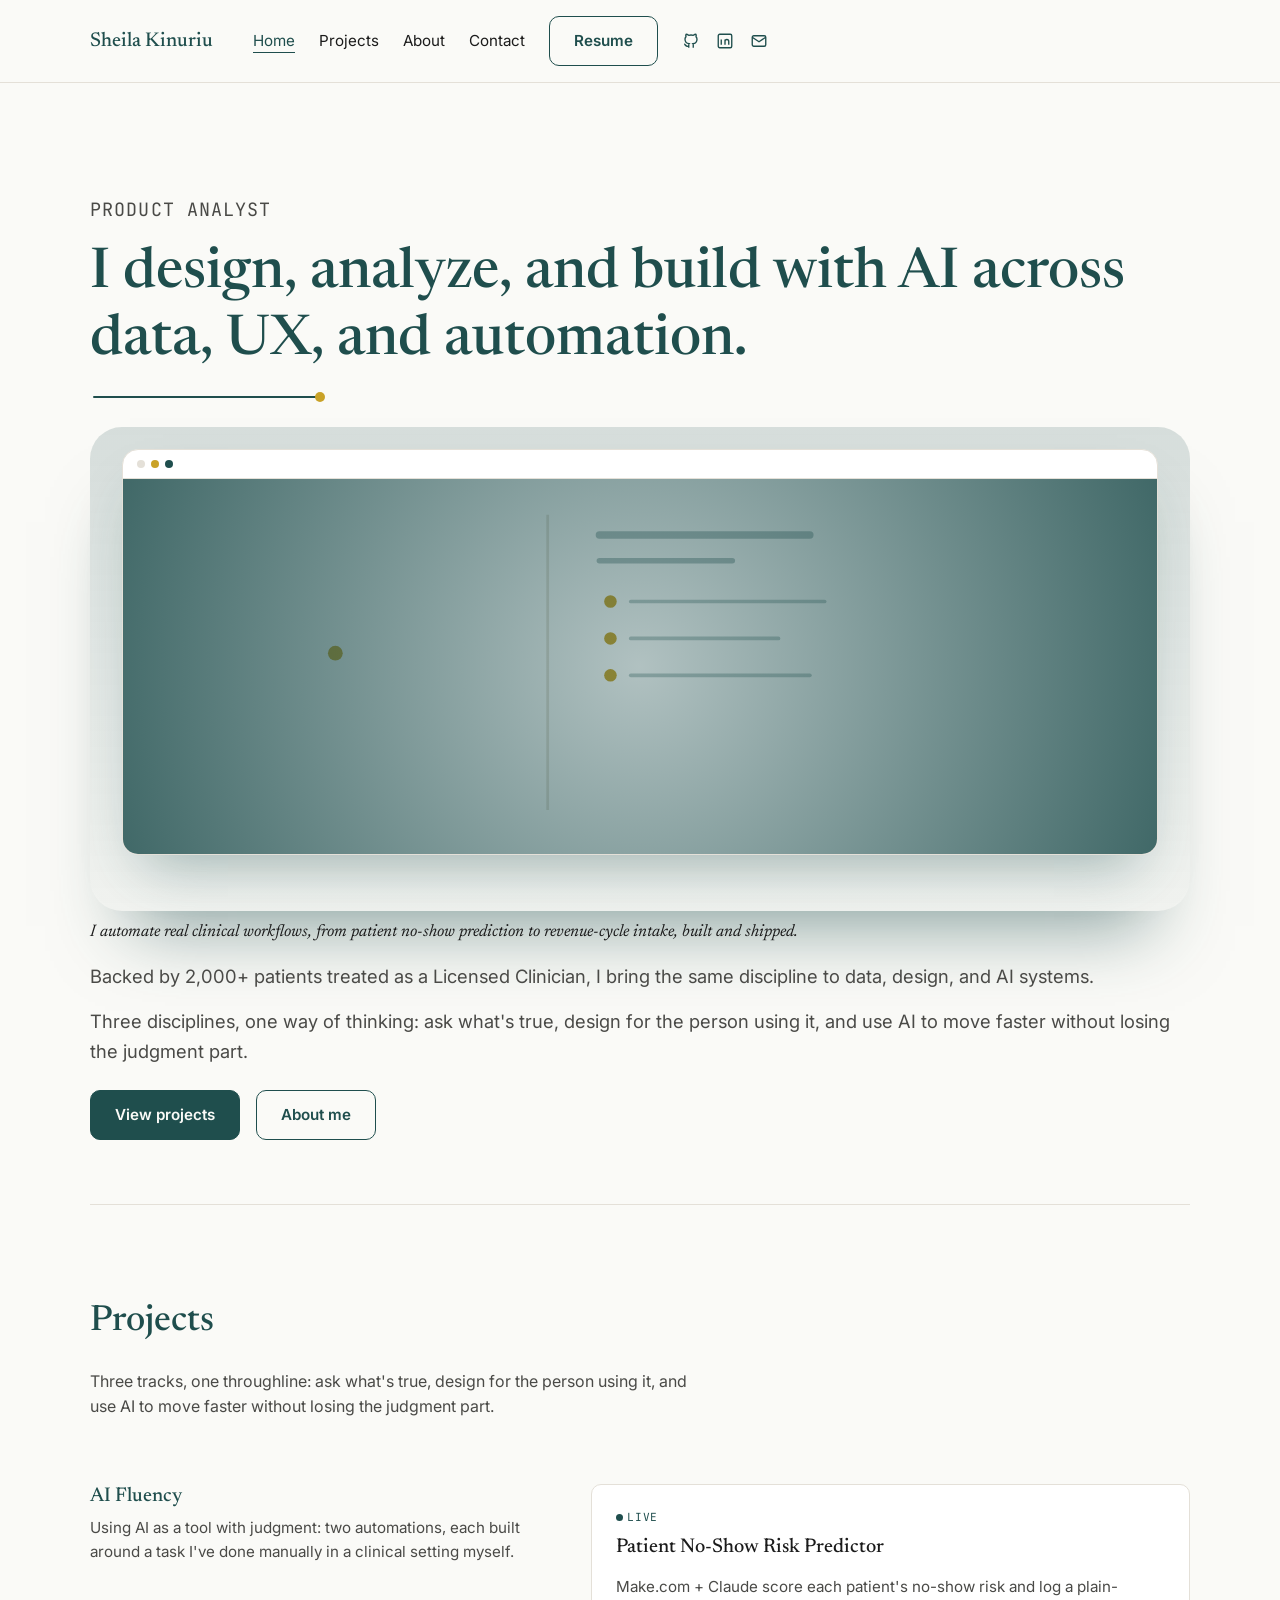
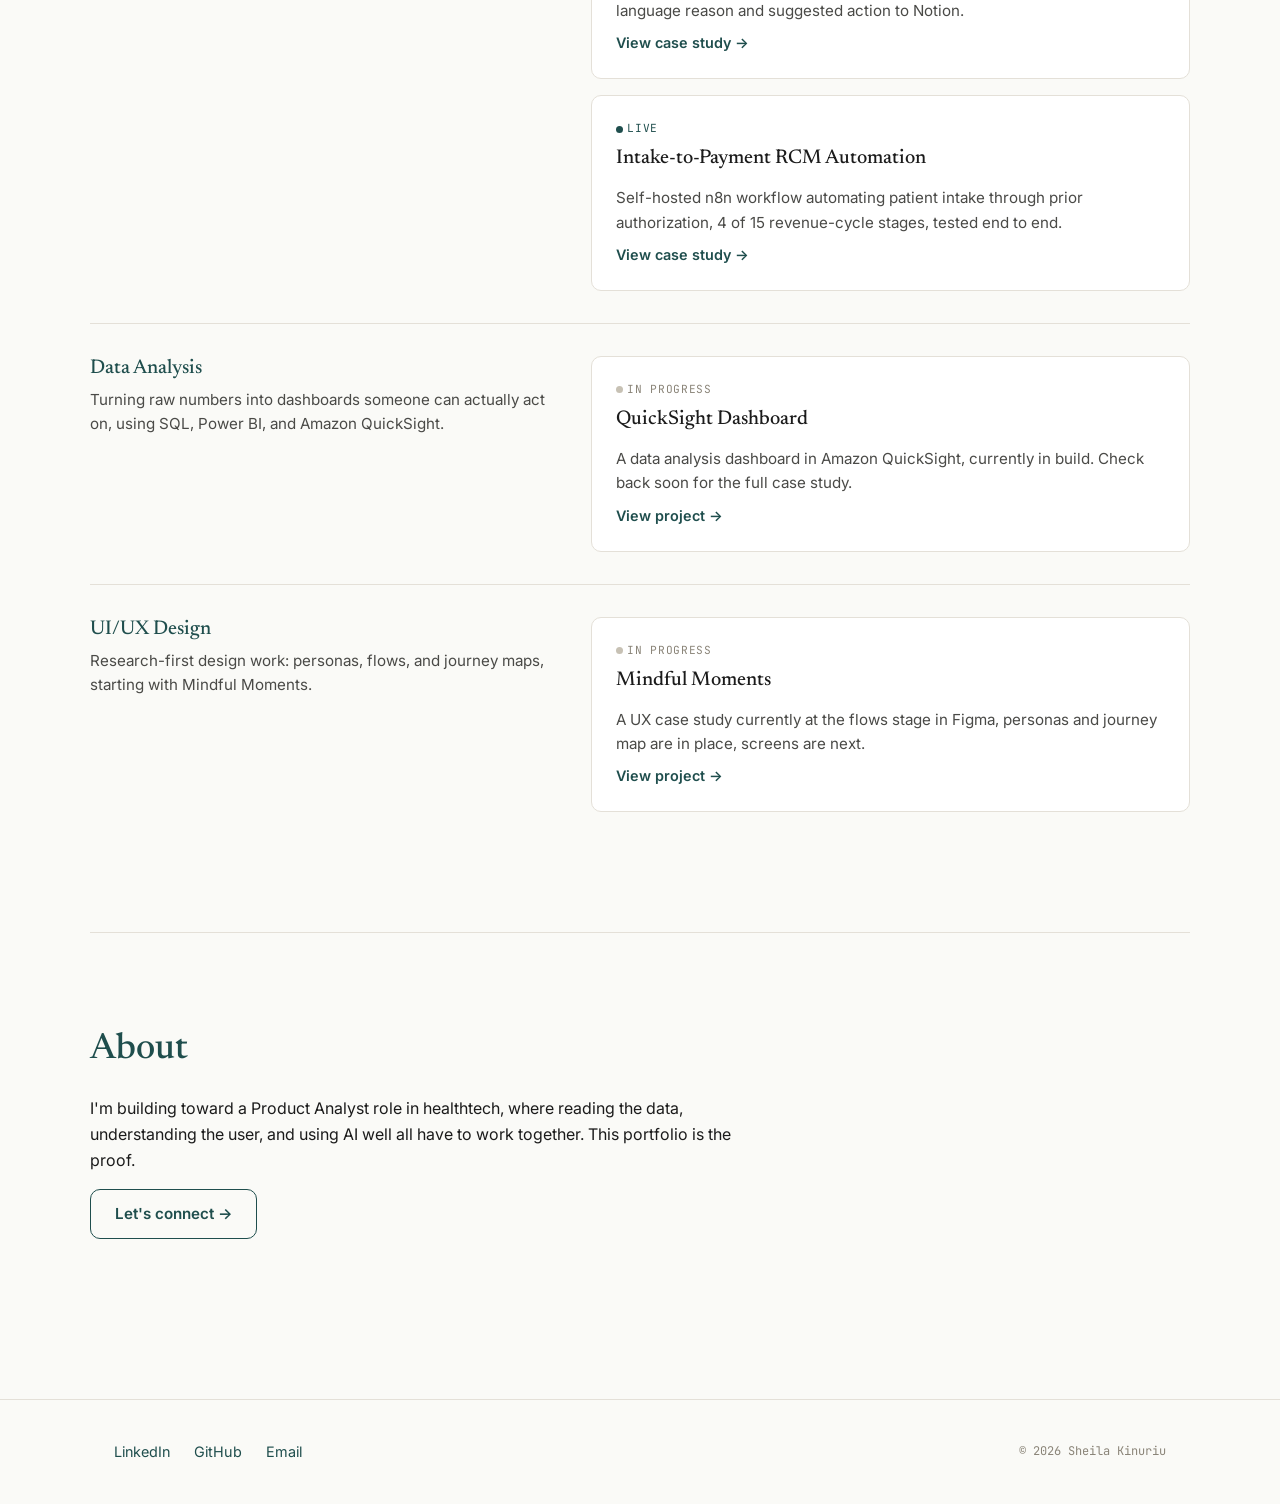
==== commit f2b204c1: "Shrink network node sizes" ====
--- a/index.html
+++ b/index.html
@@ -221,166 +221,166 @@
               <line class="hn-line" x1="137.0" y1="78.2" x2="156.9" y2="80.2"/>
               <line class="hn-line" x1="156.9" y1="80.2" x2="162.7" y2="64.5"/>
               <line class="hn-line" x1="156.9" y1="80.2" x2="166.0" y2="73.0"/>
-              <circle class="hn-node" style="--tx:-24.7px;--ty:0.6px" cx="139.7" cy="89.4" r="2.6"/>
-              <circle class="hn-node" style="--tx:-40.2px;--ty:-11.7px" cx="155.2" cy="101.7" r="2.0"/>
-              <circle class="hn-node" style="--tx:-52.0px;--ty:-8.5px" cx="167.0" cy="98.5" r="1.5"/>
-              <circle class="hn-node" style="--tx:-47.1px;--ty:-21.7px" cx="162.1" cy="111.7" r="1.5"/>
-              <circle class="hn-node" style="--tx:-47.3px;--ty:-35.2px" cx="162.3" cy="125.2" r="1.1"/>
-              <circle class="hn-node" style="--tx:-41.4px;--ty:-13.7px" cx="156.4" cy="103.7" r="2.0"/>
-              <circle class="hn-node" style="--tx:-53.1px;--ty:-11.8px" cx="168.1" cy="101.8" r="1.5"/>
-              <circle class="hn-node" style="--tx:-50.4px;--ty:-19.4px" cx="165.4" cy="109.4" r="1.5"/>
-              <circle class="hn-node" style="--tx:-23.1px;--ty:-9.2px" cx="138.1" cy="99.2" r="2.6"/>
-              <circle class="hn-node" style="--tx:-42.5px;--ty:-6.9px" cx="157.5" cy="96.9" r="2.0"/>
-              <circle class="hn-node" style="--tx:-54.1px;--ty:-8.0px" cx="169.1" cy="98.0" r="1.5"/>
-              <circle class="hn-node" style="--tx:-62.0px;--ty:1.3px" cx="177.0" cy="88.7" r="1.1"/>
-              <circle class="hn-node" style="--tx:-49.7px;--ty:-20.1px" cx="164.7" cy="110.1" r="1.5"/>
-              <circle class="hn-node" style="--tx:-58.4px;--ty:-16.1px" cx="173.4" cy="106.1" r="1.1"/>
-              <circle class="hn-node" style="--tx:-38.2px;--ty:-17.9px" cx="153.2" cy="107.9" r="2.0"/>
-              <circle class="hn-node" style="--tx:-49.8px;--ty:-16.9px" cx="164.8" cy="106.9" r="1.5"/>
-              <circle class="hn-node" style="--tx:-40.8px;--ty:-13.0px" cx="155.8" cy="103.0" r="2.0"/>
-              <circle class="hn-node" style="--tx:-46.8px;--ty:-26.0px" cx="161.8" cy="116.0" r="1.5"/>
-              <circle class="hn-node" style="--tx:-59.0px;--ty:-20.3px" cx="174.0" cy="110.3" r="1.1"/>
-              <circle class="hn-node" style="--tx:-52.7px;--ty:-13.6px" cx="167.7" cy="103.6" r="1.5"/>
-              <circle class="hn-node" style="--tx:-61.4px;--ty:-3.4px" cx="176.4" cy="93.4" r="1.1"/>
-              <circle class="hn-node" style="--tx:-17.5px;--ty:-17.2px" cx="132.5" cy="107.2" r="2.6"/>
-              <circle class="hn-node" style="--tx:-25.0px;--ty:-34.6px" cx="140.0" cy="124.6" r="2.0"/>
-              <circle class="hn-node" style="--tx:-22.3px;--ty:-50.2px" cx="137.3" cy="140.2" r="1.5"/>
-              <circle class="hn-node" style="--tx:-21.4px;--ty:-58.4px" cx="136.4" cy="148.4" r="1.1"/>
-              <circle class="hn-node" style="--tx:-21.8px;--ty:-50.1px" cx="136.8" cy="140.1" r="1.5"/>
-              <circle class="hn-node" style="--tx:-27.2px;--ty:-31.7px" cx="142.2" cy="121.7" r="2.0"/>
-              <circle class="hn-node" style="--tx:-22.9px;--ty:-47.3px" cx="137.9" cy="137.3" r="1.5"/>
-              <circle class="hn-node" style="--tx:-8.8px;--ty:-24.5px" cx="123.8" cy="114.5" r="2.6"/>
-              <circle class="hn-node" style="--tx:-5.1px;--ty:-42.0px" cx="120.1" cy="132.0" r="2.0"/>
-              <circle class="hn-node" style="--tx:-12.9px;--ty:-51.3px" cx="127.9" cy="141.3" r="1.5"/>
-              <circle class="hn-node" style="--tx:-13.4px;--ty:-53.3px" cx="128.4" cy="143.3" r="1.5"/>
-              <circle class="hn-node" style="--tx:-4.3px;--ty:-62.6px" cx="119.3" cy="152.6" r="1.1"/>
-              <circle class="hn-node" style="--tx:-2.1px;--ty:-44.2px" cx="117.1" cy="134.2" r="2.0"/>
-              <circle class="hn-node" style="--tx:-15.6px;--ty:-53.7px" cx="130.6" cy="143.7" r="1.5"/>
-              <circle class="hn-node" style="--tx:-24.7px;--ty:-58.9px" cx="139.7" cy="148.9" r="1.1"/>
-              <circle class="hn-node" style="--tx:-11.0px;--ty:-56.2px" cx="126.0" cy="146.2" r="1.5"/>
-              <circle class="hn-node" style="--tx:-10.7px;--ty:-42.2px" cx="125.7" cy="132.2" r="2.0"/>
-              <circle class="hn-node" style="--tx:-21.7px;--ty:-51.1px" cx="136.7" cy="141.1" r="1.5"/>
-              <circle class="hn-node" style="--tx:-12.2px;--ty:-62.6px" cx="127.2" cy="152.6" r="1.1"/>
-              <circle class="hn-node" style="--tx:1.1px;--ty:-25.6px" cx="113.9" cy="115.6" r="2.6"/>
-              <circle class="hn-node" style="--tx:-1.6px;--ty:-42.7px" cx="116.6" cy="132.7" r="2.0"/>
-              <circle class="hn-node" style="--tx:7.5px;--ty:-52.3px" cx="107.5" cy="142.3" r="1.5"/>
-              <circle class="hn-node" style="--tx:11.3px;--ty:-53.5px" cx="103.7" cy="143.5" r="1.5"/>
-              <circle class="hn-node" style="--tx:6.7px;--ty:-41.7px" cx="108.3" cy="131.7" r="2.0"/>
-              <circle class="hn-node" style="--tx:22.6px;--ty:-50.2px" cx="92.4" cy="140.2" r="1.5"/>
-              <circle class="hn-node" style="--tx:30.1px;--ty:-55.9px" cx="84.9" cy="145.9" r="1.1"/>
-              <circle class="hn-node" style="--tx:0.0px;--ty:-53.4px" cx="115.0" cy="143.4" r="1.5"/>
-              <circle class="hn-node" style="--tx:16.3px;--ty:-39.2px" cx="98.7" cy="129.2" r="2.0"/>
-              <circle class="hn-node" style="--tx:30.3px;--ty:-45.1px" cx="84.7" cy="135.1" r="1.5"/>
-              <circle class="hn-node" style="--tx:30.1px;--ty:-44.0px" cx="84.9" cy="134.0" r="1.5"/>
-              <circle class="hn-node" style="--tx:9.1px;--ty:-24.8px" cx="105.9" cy="114.8" r="2.6"/>
-              <circle class="hn-node" style="--tx:24.8px;--ty:-34.7px" cx="90.2" cy="124.7" r="2.0"/>
-              <circle class="hn-node" style="--tx:33.3px;--ty:-41.7px" cx="81.7" cy="131.7" r="1.5"/>
-              <circle class="hn-node" style="--tx:37.2px;--ty:-47.7px" cx="77.8" cy="137.7" r="1.1"/>
-              <circle class="hn-node" style="--tx:32.2px;--ty:-45.2px" cx="82.8" cy="135.2" r="1.5"/>
-              <circle class="hn-node" style="--tx:0.4px;--ty:-44.9px" cx="114.6" cy="134.9" r="2.0"/>
-              <circle class="hn-node" style="--tx:10.5px;--ty:-55.5px" cx="104.5" cy="145.5" r="1.5"/>
-              <circle class="hn-node" style="--tx:4.6px;--ty:-55.9px" cx="110.4" cy="145.9" r="1.5"/>
-              <circle class="hn-node" style="--tx:27.5px;--ty:-34.5px" cx="87.5" cy="124.5" r="2.0"/>
-              <circle class="hn-node" style="--tx:42.2px;--ty:-35.0px" cx="72.8" cy="125.0" r="1.5"/>
-              <circle class="hn-node" style="--tx:34.3px;--ty:-42.4px" cx="80.7" cy="132.4" r="1.5"/>
-              <circle class="hn-node" style="--tx:17.1px;--ty:-16.9px" cx="97.9" cy="106.9" r="2.6"/>
-              <circle class="hn-node" style="--tx:32.3px;--ty:-26.4px" cx="82.7" cy="116.4" r="2.0"/>
-              <circle class="hn-node" style="--tx:44.9px;--ty:-28.0px" cx="70.1" cy="118.0" r="1.5"/>
-              <circle class="hn-node" style="--tx:52.2px;--ty:-31.8px" cx="62.8" cy="121.8" r="1.1"/>
-              <circle class="hn-node" style="--tx:44.5px;--ty:-29.1px" cx="70.5" cy="119.1" r="1.5"/>
-              <circle class="hn-node" style="--tx:33.3px;--ty:-23.3px" cx="81.7" cy="113.3" r="2.0"/>
-              <circle class="hn-node" style="--tx:37.8px;--ty:-34.1px" cx="77.2" cy="124.1" r="1.5"/>
-              <circle class="hn-node" style="--tx:38.5px;--ty:-18.3px" cx="76.5" cy="108.3" r="2.0"/>
-              <circle class="hn-node" style="--tx:50.2px;--ty:-16.9px" cx="64.8" cy="106.9" r="1.5"/>
-              <circle class="hn-node" style="--tx:23.5px;--ty:-12.3px" cx="91.5" cy="102.3" r="2.6"/>
-              <circle class="hn-node" style="--tx:42.0px;--ty:-15.5px" cx="73.0" cy="105.5" r="2.0"/>
-              <circle class="hn-node" style="--tx:52.0px;--ty:-18.8px" cx="63.0" cy="108.8" r="1.5"/>
-              <circle class="hn-node" style="--tx:57.9px;--ty:-24.0px" cx="57.1" cy="114.0" r="1.1"/>
-              <circle class="hn-node" style="--tx:51.7px;--ty:-20.5px" cx="63.3" cy="110.5" r="1.5"/>
-              <circle class="hn-node" style="--tx:29.1px;--ty:-31.0px" cx="85.9" cy="121.0" r="2.0"/>
-              <circle class="hn-node" style="--tx:44.4px;--ty:-29.9px" cx="70.6" cy="119.9" r="1.5"/>
-              <circle class="hn-node" style="--tx:30.4px;--ty:-46.1px" cx="84.6" cy="136.1" r="1.5"/>
-              <circle class="hn-node" style="--tx:43.8px;--ty:-8.5px" cx="71.2" cy="98.5" r="2.0"/>
-              <circle class="hn-node" style="--tx:57.4px;--ty:2.2px" cx="57.6" cy="87.8" r="1.5"/>
-              <circle class="hn-node" style="--tx:64.9px;--ty:12.2px" cx="50.1" cy="77.8" r="1.1"/>
-              <circle class="hn-node" style="--tx:24.5px;--ty:-0.8px" cx="90.5" cy="90.8" r="2.6"/>
-              <circle class="hn-node" style="--tx:42.2px;--ty:7.5px" cx="72.8" cy="82.5" r="2.0"/>
-              <circle class="hn-node" style="--tx:52.8px;--ty:8.9px" cx="62.2" cy="81.1" r="1.5"/>
-              <circle class="hn-node" style="--tx:52.6px;--ty:10.4px" cx="62.4" cy="79.6" r="1.5"/>
-              <circle class="hn-node" style="--tx:39.7px;--ty:11.3px" cx="75.3" cy="78.7" r="2.0"/>
-              <circle class="hn-node" style="--tx:48.2px;--ty:21.5px" cx="66.8" cy="68.5" r="1.5"/>
-              <circle class="hn-node" style="--tx:53.3px;--ty:28.3px" cx="61.7" cy="61.7" r="1.1"/>
-              <circle class="hn-node" style="--tx:42.0px;--ty:-9.6px" cx="73.0" cy="99.6" r="2.0"/>
-              <circle class="hn-node" style="--tx:50.2px;--ty:-17.9px" cx="64.8" cy="107.9" r="1.5"/>
-              <circle class="hn-node" style="--tx:57.6px;--ty:-18.6px" cx="57.4" cy="108.6" r="1.1"/>
-              <circle class="hn-node" style="--tx:54.7px;--ty:-0.7px" cx="60.3" cy="90.7" r="1.5"/>
-              <circle class="hn-node" style="--tx:25.1px;--ty:9.6px" cx="89.9" cy="80.4" r="2.6"/>
-              <circle class="hn-node" style="--tx:33.8px;--ty:28.3px" cx="81.2" cy="61.7" r="2.0"/>
-              <circle class="hn-node" style="--tx:44.0px;--ty:34.7px" cx="71.0" cy="55.3" r="1.5"/>
-              <circle class="hn-node" style="--tx:54.5px;--ty:32.9px" cx="60.5" cy="57.1" r="1.1"/>
-              <circle class="hn-node" style="--tx:44.4px;--ty:31.9px" cx="70.6" cy="58.1" r="1.5"/>
-              <circle class="hn-node" style="--tx:44.5px;--ty:2.2px" cx="70.5" cy="87.8" r="2.0"/>
-              <circle class="hn-node" style="--tx:54.7px;--ty:13.9px" cx="60.3" cy="76.1" r="1.5"/>
-              <circle class="hn-node" style="--tx:55.6px;--ty:10.0px" cx="59.4" cy="80.0" r="1.5"/>
-              <circle class="hn-node" style="--tx:45.5px;--ty:2.1px" cx="69.5" cy="87.9" r="2.0"/>
-              <circle class="hn-node" style="--tx:56.8px;--ty:-10.5px" cx="58.2" cy="100.5" r="1.5"/>
-              <circle class="hn-node" style="--tx:56.9px;--ty:13.5px" cx="58.1" cy="76.5" r="1.5"/>
-              <circle class="hn-node" style="--tx:62.9px;--ty:20.1px" cx="52.1" cy="69.9" r="1.1"/>
-              <circle class="hn-node" style="--tx:16.0px;--ty:19.5px" cx="99.0" cy="70.5" r="2.6"/>
-              <circle class="hn-node" style="--tx:35.5px;--ty:25.2px" cx="79.5" cy="64.8" r="2.0"/>
-              <circle class="hn-node" style="--tx:52.2px;--ty:21.2px" cx="62.8" cy="68.8" r="1.5"/>
-              <circle class="hn-node" style="--tx:37.6px;--ty:40.4px" cx="77.4" cy="49.6" r="1.5"/>
-              <circle class="hn-node" style="--tx:27.5px;--ty:32.1px" cx="87.5" cy="57.9" r="2.0"/>
-              <circle class="hn-node" style="--tx:25.2px;--ty:48.9px" cx="89.8" cy="41.1" r="1.5"/>
-              <circle class="hn-node" style="--tx:35.2px;--ty:41.4px" cx="79.8" cy="48.6" r="1.5"/>
-              <circle class="hn-node" style="--tx:47.0px;--ty:42.4px" cx="68.0" cy="47.6" r="1.1"/>
-              <circle class="hn-node" style="--tx:10.6px;--ty:22.4px" cx="104.4" cy="67.6" r="2.6"/>
-              <circle class="hn-node" style="--tx:10.7px;--ty:40.1px" cx="104.3" cy="49.9" r="2.0"/>
-              <circle class="hn-node" style="--tx:23.5px;--ty:48.7px" cx="91.5" cy="41.3" r="1.5"/>
-              <circle class="hn-node" style="--tx:19.6px;--ty:58.4px" cx="95.4" cy="31.6" r="1.1"/>
-              <circle class="hn-node" style="--tx:9.4px;--ty:42.2px" cx="105.6" cy="47.8" r="2.0"/>
-              <circle class="hn-node" style="--tx:22.4px;--ty:49.1px" cx="92.6" cy="40.9" r="1.5"/>
-              <circle class="hn-node" style="--tx:23.9px;--ty:57.8px" cx="91.1" cy="32.2" r="1.1"/>
-              <circle class="hn-node" style="--tx:28.3px;--ty:29.7px" cx="86.7" cy="60.3" r="2.0"/>
-              <circle class="hn-node" style="--tx:26.6px;--ty:46.3px" cx="88.4" cy="43.7" r="1.5"/>
-              <circle class="hn-node" style="--tx:45.2px;--ty:29.6px" cx="69.8" cy="60.4" r="1.5"/>
-              <circle class="hn-node" style="--tx:-2.3px;--ty:24.3px" cx="117.3" cy="65.7" r="2.6"/>
-              <circle class="hn-node" style="--tx:9.2px;--ty:39.9px" cx="105.8" cy="50.1" r="2.0"/>
-              <circle class="hn-node" style="--tx:20.4px;--ty:48.1px" cx="94.6" cy="41.9" r="1.5"/>
-              <circle class="hn-node" style="--tx:4.0px;--ty:40.9px" cx="111.0" cy="49.1" r="2.0"/>
-              <circle class="hn-node" style="--tx:9.7px;--ty:52.8px" cx="105.3" cy="37.2" r="1.5"/>
-              <circle class="hn-node" style="--tx:-2.3px;--ty:43.1px" cx="117.3" cy="46.9" r="2.0"/>
-              <circle class="hn-node" style="--tx:-6.6px;--ty:53.7px" cx="121.6" cy="36.3" r="1.5"/>
-              <circle class="hn-node" style="--tx:11.4px;--ty:52.4px" cx="103.6" cy="37.6" r="1.5"/>
-              <circle class="hn-node" style="--tx:-9.2px;--ty:22.7px" cx="124.2" cy="67.3" r="2.6"/>
-              <circle class="hn-node" style="--tx:-25.4px;--ty:35.0px" cx="140.4" cy="55.0" r="2.0"/>
-              <circle class="hn-node" style="--tx:-20.7px;--ty:49.3px" cx="135.7" cy="40.7" r="1.5"/>
-              <circle class="hn-node" style="--tx:-9.4px;--ty:42.0px" cx="124.4" cy="48.0" r="2.0"/>
-              <circle class="hn-node" style="--tx:-3.2px;--ty:52.9px" cx="118.2" cy="37.1" r="1.5"/>
-              <circle class="hn-node" style="--tx:-15.5px;--ty:52.2px" cx="130.5" cy="37.8" r="1.5"/>
-              <circle class="hn-node" style="--tx:-21.9px;--ty:35.5px" cx="136.9" cy="54.5" r="2.0"/>
-              <circle class="hn-node" style="--tx:-30.3px;--ty:43.8px" cx="145.3" cy="46.2" r="1.5"/>
-              <circle class="hn-node" style="--tx:-25.8px;--ty:55.4px" cx="140.8" cy="34.6" r="1.1"/>
-              <circle class="hn-node" style="--tx:-16.9px;--ty:17.6px" cx="131.9" cy="72.4" r="2.6"/>
-              <circle class="hn-node" style="--tx:-16.1px;--ty:38.5px" cx="131.1" cy="51.5" r="2.0"/>
-              <circle class="hn-node" style="--tx:-12.2px;--ty:53.2px" cx="127.2" cy="36.8" r="1.5"/>
-              <circle class="hn-node" style="--tx:-22.0px;--ty:58.0px" cx="137.0" cy="32.0" r="1.1"/>
-              <circle class="hn-node" style="--tx:-26.9px;--ty:31.9px" cx="141.9" cy="58.1" r="2.0"/>
-              <circle class="hn-node" style="--tx:-31.8px;--ty:42.5px" cx="146.8" cy="47.5" r="1.5"/>
-              <circle class="hn-node" style="--tx:-30.3px;--ty:45.2px" cx="145.3" cy="44.8" r="1.5"/>
-              <circle class="hn-node" style="--tx:-38.8px;--ty:49.3px" cx="153.8" cy="40.7" r="1.1"/>
-              <circle class="hn-node" style="--tx:-22.0px;--ty:11.8px" cx="137.0" cy="78.2" r="2.6"/>
-              <circle class="hn-node" style="--tx:-41.2px;--ty:14.3px" cx="156.2" cy="75.7" r="2.0"/>
-              <circle class="hn-node" style="--tx:-52.3px;--ty:16.9px" cx="167.3" cy="73.1" r="1.5"/>
-              <circle class="hn-node" style="--tx:-42.5px;--ty:6.6px" cx="157.5" cy="83.4" r="2.0"/>
-              <circle class="hn-node" style="--tx:-50.9px;--ty:18.9px" cx="165.9" cy="71.1" r="1.5"/>
-              <circle class="hn-node" style="--tx:-60.7px;--ty:14.0px" cx="175.7" cy="76.0" r="1.1"/>
-              <circle class="hn-node" style="--tx:-48.9px;--ty:21.9px" cx="163.9" cy="68.1" r="1.5"/>
-              <circle class="hn-node" style="--tx:-50.4px;--ty:34.9px" cx="165.4" cy="55.1" r="1.1"/>
-              <circle class="hn-node" style="--tx:-41.9px;--ty:9.8px" cx="156.9" cy="80.2" r="2.0"/>
-              <circle class="hn-node" style="--tx:-47.7px;--ty:25.5px" cx="162.7" cy="64.5" r="1.5"/>
-              <circle class="hn-node" style="--tx:-51.0px;--ty:17.0px" cx="166.0" cy="73.0" r="1.5"/>
-              <circle class="hn-center" cx="115" cy="90" r="6"/>
+              <circle class="hn-node" style="--tx:-24.7px;--ty:0.6px" cx="139.7" cy="89.4" r="1.6"/>
+              <circle class="hn-node" style="--tx:-40.2px;--ty:-11.7px" cx="155.2" cy="101.7" r="1.2"/>
+              <circle class="hn-node" style="--tx:-52.0px;--ty:-8.5px" cx="167.0" cy="98.5" r="0.9"/>
+              <circle class="hn-node" style="--tx:-47.1px;--ty:-21.7px" cx="162.1" cy="111.7" r="0.9"/>
+              <circle class="hn-node" style="--tx:-47.3px;--ty:-35.2px" cx="162.3" cy="125.2" r="0.7"/>
+              <circle class="hn-node" style="--tx:-41.4px;--ty:-13.7px" cx="156.4" cy="103.7" r="1.2"/>
+              <circle class="hn-node" style="--tx:-53.1px;--ty:-11.8px" cx="168.1" cy="101.8" r="0.9"/>
+              <circle class="hn-node" style="--tx:-50.4px;--ty:-19.4px" cx="165.4" cy="109.4" r="0.9"/>
+              <circle class="hn-node" style="--tx:-23.1px;--ty:-9.2px" cx="138.1" cy="99.2" r="1.6"/>
+              <circle class="hn-node" style="--tx:-42.5px;--ty:-6.9px" cx="157.5" cy="96.9" r="1.2"/>
+              <circle class="hn-node" style="--tx:-54.1px;--ty:-8.0px" cx="169.1" cy="98.0" r="0.9"/>
+              <circle class="hn-node" style="--tx:-62.0px;--ty:1.3px" cx="177.0" cy="88.7" r="0.7"/>
+              <circle class="hn-node" style="--tx:-49.7px;--ty:-20.1px" cx="164.7" cy="110.1" r="0.9"/>
+              <circle class="hn-node" style="--tx:-58.4px;--ty:-16.1px" cx="173.4" cy="106.1" r="0.7"/>
+              <circle class="hn-node" style="--tx:-38.2px;--ty:-17.9px" cx="153.2" cy="107.9" r="1.2"/>
+              <circle class="hn-node" style="--tx:-49.8px;--ty:-16.9px" cx="164.8" cy="106.9" r="0.9"/>
+              <circle class="hn-node" style="--tx:-40.8px;--ty:-13.0px" cx="155.8" cy="103.0" r="1.2"/>
+              <circle class="hn-node" style="--tx:-46.8px;--ty:-26.0px" cx="161.8" cy="116.0" r="0.9"/>
+              <circle class="hn-node" style="--tx:-59.0px;--ty:-20.3px" cx="174.0" cy="110.3" r="0.7"/>
+              <circle class="hn-node" style="--tx:-52.7px;--ty:-13.6px" cx="167.7" cy="103.6" r="0.9"/>
+              <circle class="hn-node" style="--tx:-61.4px;--ty:-3.4px" cx="176.4" cy="93.4" r="0.7"/>
+              <circle class="hn-node" style="--tx:-17.5px;--ty:-17.2px" cx="132.5" cy="107.2" r="1.6"/>
+              <circle class="hn-node" style="--tx:-25.0px;--ty:-34.6px" cx="140.0" cy="124.6" r="1.2"/>
+              <circle class="hn-node" style="--tx:-22.3px;--ty:-50.2px" cx="137.3" cy="140.2" r="0.9"/>
+              <circle class="hn-node" style="--tx:-21.4px;--ty:-58.4px" cx="136.4" cy="148.4" r="0.7"/>
+              <circle class="hn-node" style="--tx:-21.8px;--ty:-50.1px" cx="136.8" cy="140.1" r="0.9"/>
+              <circle class="hn-node" style="--tx:-27.2px;--ty:-31.7px" cx="142.2" cy="121.7" r="1.2"/>
+              <circle class="hn-node" style="--tx:-22.9px;--ty:-47.3px" cx="137.9" cy="137.3" r="0.9"/>
+              <circle class="hn-node" style="--tx:-8.8px;--ty:-24.5px" cx="123.8" cy="114.5" r="1.6"/>
+              <circle class="hn-node" style="--tx:-5.1px;--ty:-42.0px" cx="120.1" cy="132.0" r="1.2"/>
+              <circle class="hn-node" style="--tx:-12.9px;--ty:-51.3px" cx="127.9" cy="141.3" r="0.9"/>
+              <circle class="hn-node" style="--tx:-13.4px;--ty:-53.3px" cx="128.4" cy="143.3" r="0.9"/>
+              <circle class="hn-node" style="--tx:-4.3px;--ty:-62.6px" cx="119.3" cy="152.6" r="0.7"/>
+              <circle class="hn-node" style="--tx:-2.1px;--ty:-44.2px" cx="117.1" cy="134.2" r="1.2"/>
+              <circle class="hn-node" style="--tx:-15.6px;--ty:-53.7px" cx="130.6" cy="143.7" r="0.9"/>
+              <circle class="hn-node" style="--tx:-24.7px;--ty:-58.9px" cx="139.7" cy="148.9" r="0.7"/>
+              <circle class="hn-node" style="--tx:-11.0px;--ty:-56.2px" cx="126.0" cy="146.2" r="0.9"/>
+              <circle class="hn-node" style="--tx:-10.7px;--ty:-42.2px" cx="125.7" cy="132.2" r="1.2"/>
+              <circle class="hn-node" style="--tx:-21.7px;--ty:-51.1px" cx="136.7" cy="141.1" r="0.9"/>
+              <circle class="hn-node" style="--tx:-12.2px;--ty:-62.6px" cx="127.2" cy="152.6" r="0.7"/>
+              <circle class="hn-node" style="--tx:1.1px;--ty:-25.6px" cx="113.9" cy="115.6" r="1.6"/>
+              <circle class="hn-node" style="--tx:-1.6px;--ty:-42.7px" cx="116.6" cy="132.7" r="1.2"/>
+              <circle class="hn-node" style="--tx:7.5px;--ty:-52.3px" cx="107.5" cy="142.3" r="0.9"/>
+              <circle class="hn-node" style="--tx:11.3px;--ty:-53.5px" cx="103.7" cy="143.5" r="0.9"/>
+              <circle class="hn-node" style="--tx:6.7px;--ty:-41.7px" cx="108.3" cy="131.7" r="1.2"/>
+              <circle class="hn-node" style="--tx:22.6px;--ty:-50.2px" cx="92.4" cy="140.2" r="0.9"/>
+              <circle class="hn-node" style="--tx:30.1px;--ty:-55.9px" cx="84.9" cy="145.9" r="0.7"/>
+              <circle class="hn-node" style="--tx:0.0px;--ty:-53.4px" cx="115.0" cy="143.4" r="0.9"/>
+              <circle class="hn-node" style="--tx:16.3px;--ty:-39.2px" cx="98.7" cy="129.2" r="1.2"/>
+              <circle class="hn-node" style="--tx:30.3px;--ty:-45.1px" cx="84.7" cy="135.1" r="0.9"/>
+              <circle class="hn-node" style="--tx:30.1px;--ty:-44.0px" cx="84.9" cy="134.0" r="0.9"/>
+              <circle class="hn-node" style="--tx:9.1px;--ty:-24.8px" cx="105.9" cy="114.8" r="1.6"/>
+              <circle class="hn-node" style="--tx:24.8px;--ty:-34.7px" cx="90.2" cy="124.7" r="1.2"/>
+              <circle class="hn-node" style="--tx:33.3px;--ty:-41.7px" cx="81.7" cy="131.7" r="0.9"/>
+              <circle class="hn-node" style="--tx:37.2px;--ty:-47.7px" cx="77.8" cy="137.7" r="0.7"/>
+              <circle class="hn-node" style="--tx:32.2px;--ty:-45.2px" cx="82.8" cy="135.2" r="0.9"/>
+              <circle class="hn-node" style="--tx:0.4px;--ty:-44.9px" cx="114.6" cy="134.9" r="1.2"/>
+              <circle class="hn-node" style="--tx:10.5px;--ty:-55.5px" cx="104.5" cy="145.5" r="0.9"/>
+              <circle class="hn-node" style="--tx:4.6px;--ty:-55.9px" cx="110.4" cy="145.9" r="0.9"/>
+              <circle class="hn-node" style="--tx:27.5px;--ty:-34.5px" cx="87.5" cy="124.5" r="1.2"/>
+              <circle class="hn-node" style="--tx:42.2px;--ty:-35.0px" cx="72.8" cy="125.0" r="0.9"/>
+              <circle class="hn-node" style="--tx:34.3px;--ty:-42.4px" cx="80.7" cy="132.4" r="0.9"/>
+              <circle class="hn-node" style="--tx:17.1px;--ty:-16.9px" cx="97.9" cy="106.9" r="1.6"/>
+              <circle class="hn-node" style="--tx:32.3px;--ty:-26.4px" cx="82.7" cy="116.4" r="1.2"/>
+              <circle class="hn-node" style="--tx:44.9px;--ty:-28.0px" cx="70.1" cy="118.0" r="0.9"/>
+              <circle class="hn-node" style="--tx:52.2px;--ty:-31.8px" cx="62.8" cy="121.8" r="0.7"/>
+              <circle class="hn-node" style="--tx:44.5px;--ty:-29.1px" cx="70.5" cy="119.1" r="0.9"/>
+              <circle class="hn-node" style="--tx:33.3px;--ty:-23.3px" cx="81.7" cy="113.3" r="1.2"/>
+              <circle class="hn-node" style="--tx:37.8px;--ty:-34.1px" cx="77.2" cy="124.1" r="0.9"/>
+              <circle class="hn-node" style="--tx:38.5px;--ty:-18.3px" cx="76.5" cy="108.3" r="1.2"/>
+              <circle class="hn-node" style="--tx:50.2px;--ty:-16.9px" cx="64.8" cy="106.9" r="0.9"/>
+              <circle class="hn-node" style="--tx:23.5px;--ty:-12.3px" cx="91.5" cy="102.3" r="1.6"/>
+              <circle class="hn-node" style="--tx:42.0px;--ty:-15.5px" cx="73.0" cy="105.5" r="1.2"/>
+              <circle class="hn-node" style="--tx:52.0px;--ty:-18.8px" cx="63.0" cy="108.8" r="0.9"/>
+              <circle class="hn-node" style="--tx:57.9px;--ty:-24.0px" cx="57.1" cy="114.0" r="0.7"/>
+              <circle class="hn-node" style="--tx:51.7px;--ty:-20.5px" cx="63.3" cy="110.5" r="0.9"/>
+              <circle class="hn-node" style="--tx:29.1px;--ty:-31.0px" cx="85.9" cy="121.0" r="1.2"/>
+              <circle class="hn-node" style="--tx:44.4px;--ty:-29.9px" cx="70.6" cy="119.9" r="0.9"/>
+              <circle class="hn-node" style="--tx:30.4px;--ty:-46.1px" cx="84.6" cy="136.1" r="0.9"/>
+              <circle class="hn-node" style="--tx:43.8px;--ty:-8.5px" cx="71.2" cy="98.5" r="1.2"/>
+              <circle class="hn-node" style="--tx:57.4px;--ty:2.2px" cx="57.6" cy="87.8" r="0.9"/>
+              <circle class="hn-node" style="--tx:64.9px;--ty:12.2px" cx="50.1" cy="77.8" r="0.7"/>
+              <circle class="hn-node" style="--tx:24.5px;--ty:-0.8px" cx="90.5" cy="90.8" r="1.6"/>
+              <circle class="hn-node" style="--tx:42.2px;--ty:7.5px" cx="72.8" cy="82.5" r="1.2"/>
+              <circle class="hn-node" style="--tx:52.8px;--ty:8.9px" cx="62.2" cy="81.1" r="0.9"/>
+              <circle class="hn-node" style="--tx:52.6px;--ty:10.4px" cx="62.4" cy="79.6" r="0.9"/>
+              <circle class="hn-node" style="--tx:39.7px;--ty:11.3px" cx="75.3" cy="78.7" r="1.2"/>
+              <circle class="hn-node" style="--tx:48.2px;--ty:21.5px" cx="66.8" cy="68.5" r="0.9"/>
+              <circle class="hn-node" style="--tx:53.3px;--ty:28.3px" cx="61.7" cy="61.7" r="0.7"/>
+              <circle class="hn-node" style="--tx:42.0px;--ty:-9.6px" cx="73.0" cy="99.6" r="1.2"/>
+              <circle class="hn-node" style="--tx:50.2px;--ty:-17.9px" cx="64.8" cy="107.9" r="0.9"/>
+              <circle class="hn-node" style="--tx:57.6px;--ty:-18.6px" cx="57.4" cy="108.6" r="0.7"/>
+              <circle class="hn-node" style="--tx:54.7px;--ty:-0.7px" cx="60.3" cy="90.7" r="0.9"/>
+              <circle class="hn-node" style="--tx:25.1px;--ty:9.6px" cx="89.9" cy="80.4" r="1.6"/>
+              <circle class="hn-node" style="--tx:33.8px;--ty:28.3px" cx="81.2" cy="61.7" r="1.2"/>
+              <circle class="hn-node" style="--tx:44.0px;--ty:34.7px" cx="71.0" cy="55.3" r="0.9"/>
+              <circle class="hn-node" style="--tx:54.5px;--ty:32.9px" cx="60.5" cy="57.1" r="0.7"/>
+              <circle class="hn-node" style="--tx:44.4px;--ty:31.9px" cx="70.6" cy="58.1" r="0.9"/>
+              <circle class="hn-node" style="--tx:44.5px;--ty:2.2px" cx="70.5" cy="87.8" r="1.2"/>
+              <circle class="hn-node" style="--tx:54.7px;--ty:13.9px" cx="60.3" cy="76.1" r="0.9"/>
+              <circle class="hn-node" style="--tx:55.6px;--ty:10.0px" cx="59.4" cy="80.0" r="0.9"/>
+              <circle class="hn-node" style="--tx:45.5px;--ty:2.1px" cx="69.5" cy="87.9" r="1.2"/>
+              <circle class="hn-node" style="--tx:56.8px;--ty:-10.5px" cx="58.2" cy="100.5" r="0.9"/>
+              <circle class="hn-node" style="--tx:56.9px;--ty:13.5px" cx="58.1" cy="76.5" r="0.9"/>
+              <circle class="hn-node" style="--tx:62.9px;--ty:20.1px" cx="52.1" cy="69.9" r="0.7"/>
+              <circle class="hn-node" style="--tx:16.0px;--ty:19.5px" cx="99.0" cy="70.5" r="1.6"/>
+              <circle class="hn-node" style="--tx:35.5px;--ty:25.2px" cx="79.5" cy="64.8" r="1.2"/>
+              <circle class="hn-node" style="--tx:52.2px;--ty:21.2px" cx="62.8" cy="68.8" r="0.9"/>
+              <circle class="hn-node" style="--tx:37.6px;--ty:40.4px" cx="77.4" cy="49.6" r="0.9"/>
+              <circle class="hn-node" style="--tx:27.5px;--ty:32.1px" cx="87.5" cy="57.9" r="1.2"/>
+              <circle class="hn-node" style="--tx:25.2px;--ty:48.9px" cx="89.8" cy="41.1" r="0.9"/>
+              <circle class="hn-node" style="--tx:35.2px;--ty:41.4px" cx="79.8" cy="48.6" r="0.9"/>
+              <circle class="hn-node" style="--tx:47.0px;--ty:42.4px" cx="68.0" cy="47.6" r="0.7"/>
+              <circle class="hn-node" style="--tx:10.6px;--ty:22.4px" cx="104.4" cy="67.6" r="1.6"/>
+              <circle class="hn-node" style="--tx:10.7px;--ty:40.1px" cx="104.3" cy="49.9" r="1.2"/>
+              <circle class="hn-node" style="--tx:23.5px;--ty:48.7px" cx="91.5" cy="41.3" r="0.9"/>
+              <circle class="hn-node" style="--tx:19.6px;--ty:58.4px" cx="95.4" cy="31.6" r="0.7"/>
+              <circle class="hn-node" style="--tx:9.4px;--ty:42.2px" cx="105.6" cy="47.8" r="1.2"/>
+              <circle class="hn-node" style="--tx:22.4px;--ty:49.1px" cx="92.6" cy="40.9" r="0.9"/>
+              <circle class="hn-node" style="--tx:23.9px;--ty:57.8px" cx="91.1" cy="32.2" r="0.7"/>
+              <circle class="hn-node" style="--tx:28.3px;--ty:29.7px" cx="86.7" cy="60.3" r="1.2"/>
+              <circle class="hn-node" style="--tx:26.6px;--ty:46.3px" cx="88.4" cy="43.7" r="0.9"/>
+              <circle class="hn-node" style="--tx:45.2px;--ty:29.6px" cx="69.8" cy="60.4" r="0.9"/>
+              <circle class="hn-node" style="--tx:-2.3px;--ty:24.3px" cx="117.3" cy="65.7" r="1.6"/>
+              <circle class="hn-node" style="--tx:9.2px;--ty:39.9px" cx="105.8" cy="50.1" r="1.2"/>
+              <circle class="hn-node" style="--tx:20.4px;--ty:48.1px" cx="94.6" cy="41.9" r="0.9"/>
+              <circle class="hn-node" style="--tx:4.0px;--ty:40.9px" cx="111.0" cy="49.1" r="1.2"/>
+              <circle class="hn-node" style="--tx:9.7px;--ty:52.8px" cx="105.3" cy="37.2" r="0.9"/>
+              <circle class="hn-node" style="--tx:-2.3px;--ty:43.1px" cx="117.3" cy="46.9" r="1.2"/>
+              <circle class="hn-node" style="--tx:-6.6px;--ty:53.7px" cx="121.6" cy="36.3" r="0.9"/>
+              <circle class="hn-node" style="--tx:11.4px;--ty:52.4px" cx="103.6" cy="37.6" r="0.9"/>
+              <circle class="hn-node" style="--tx:-9.2px;--ty:22.7px" cx="124.2" cy="67.3" r="1.6"/>
+              <circle class="hn-node" style="--tx:-25.4px;--ty:35.0px" cx="140.4" cy="55.0" r="1.2"/>
+              <circle class="hn-node" style="--tx:-20.7px;--ty:49.3px" cx="135.7" cy="40.7" r="0.9"/>
+              <circle class="hn-node" style="--tx:-9.4px;--ty:42.0px" cx="124.4" cy="48.0" r="1.2"/>
+              <circle class="hn-node" style="--tx:-3.2px;--ty:52.9px" cx="118.2" cy="37.1" r="0.9"/>
+              <circle class="hn-node" style="--tx:-15.5px;--ty:52.2px" cx="130.5" cy="37.8" r="0.9"/>
+              <circle class="hn-node" style="--tx:-21.9px;--ty:35.5px" cx="136.9" cy="54.5" r="1.2"/>
+              <circle class="hn-node" style="--tx:-30.3px;--ty:43.8px" cx="145.3" cy="46.2" r="0.9"/>
+              <circle class="hn-node" style="--tx:-25.8px;--ty:55.4px" cx="140.8" cy="34.6" r="0.7"/>
+              <circle class="hn-node" style="--tx:-16.9px;--ty:17.6px" cx="131.9" cy="72.4" r="1.6"/>
+              <circle class="hn-node" style="--tx:-16.1px;--ty:38.5px" cx="131.1" cy="51.5" r="1.2"/>
+              <circle class="hn-node" style="--tx:-12.2px;--ty:53.2px" cx="127.2" cy="36.8" r="0.9"/>
+              <circle class="hn-node" style="--tx:-22.0px;--ty:58.0px" cx="137.0" cy="32.0" r="0.7"/>
+              <circle class="hn-node" style="--tx:-26.9px;--ty:31.9px" cx="141.9" cy="58.1" r="1.2"/>
+              <circle class="hn-node" style="--tx:-31.8px;--ty:42.5px" cx="146.8" cy="47.5" r="0.9"/>
+              <circle class="hn-node" style="--tx:-30.3px;--ty:45.2px" cx="145.3" cy="44.8" r="0.9"/>
+              <circle class="hn-node" style="--tx:-38.8px;--ty:49.3px" cx="153.8" cy="40.7" r="0.7"/>
+              <circle class="hn-node" style="--tx:-22.0px;--ty:11.8px" cx="137.0" cy="78.2" r="1.6"/>
+              <circle class="hn-node" style="--tx:-41.2px;--ty:14.3px" cx="156.2" cy="75.7" r="1.2"/>
+              <circle class="hn-node" style="--tx:-52.3px;--ty:16.9px" cx="167.3" cy="73.1" r="0.9"/>
+              <circle class="hn-node" style="--tx:-42.5px;--ty:6.6px" cx="157.5" cy="83.4" r="1.2"/>
+              <circle class="hn-node" style="--tx:-50.9px;--ty:18.9px" cx="165.9" cy="71.1" r="0.9"/>
+              <circle class="hn-node" style="--tx:-60.7px;--ty:14.0px" cx="175.7" cy="76.0" r="0.7"/>
+              <circle class="hn-node" style="--tx:-48.9px;--ty:21.9px" cx="163.9" cy="68.1" r="0.9"/>
+              <circle class="hn-node" style="--tx:-50.4px;--ty:34.9px" cx="165.4" cy="55.1" r="0.7"/>
+              <circle class="hn-node" style="--tx:-41.9px;--ty:9.8px" cx="156.9" cy="80.2" r="1.2"/>
+              <circle class="hn-node" style="--tx:-47.7px;--ty:25.5px" cx="162.7" cy="64.5" r="0.9"/>
+              <circle class="hn-node" style="--tx:-51.0px;--ty:17.0px" cx="166.0" cy="73.0" r="0.9"/>
+              <circle class="hn-center" cx="115" cy="90" r="4"/>
               <line class="hn-divider" x1="230" y1="15" x2="230" y2="175"/>
 
               <line class="hn-text-line" x1="258" y1="26" x2="372" y2="26" stroke-width="4"/>
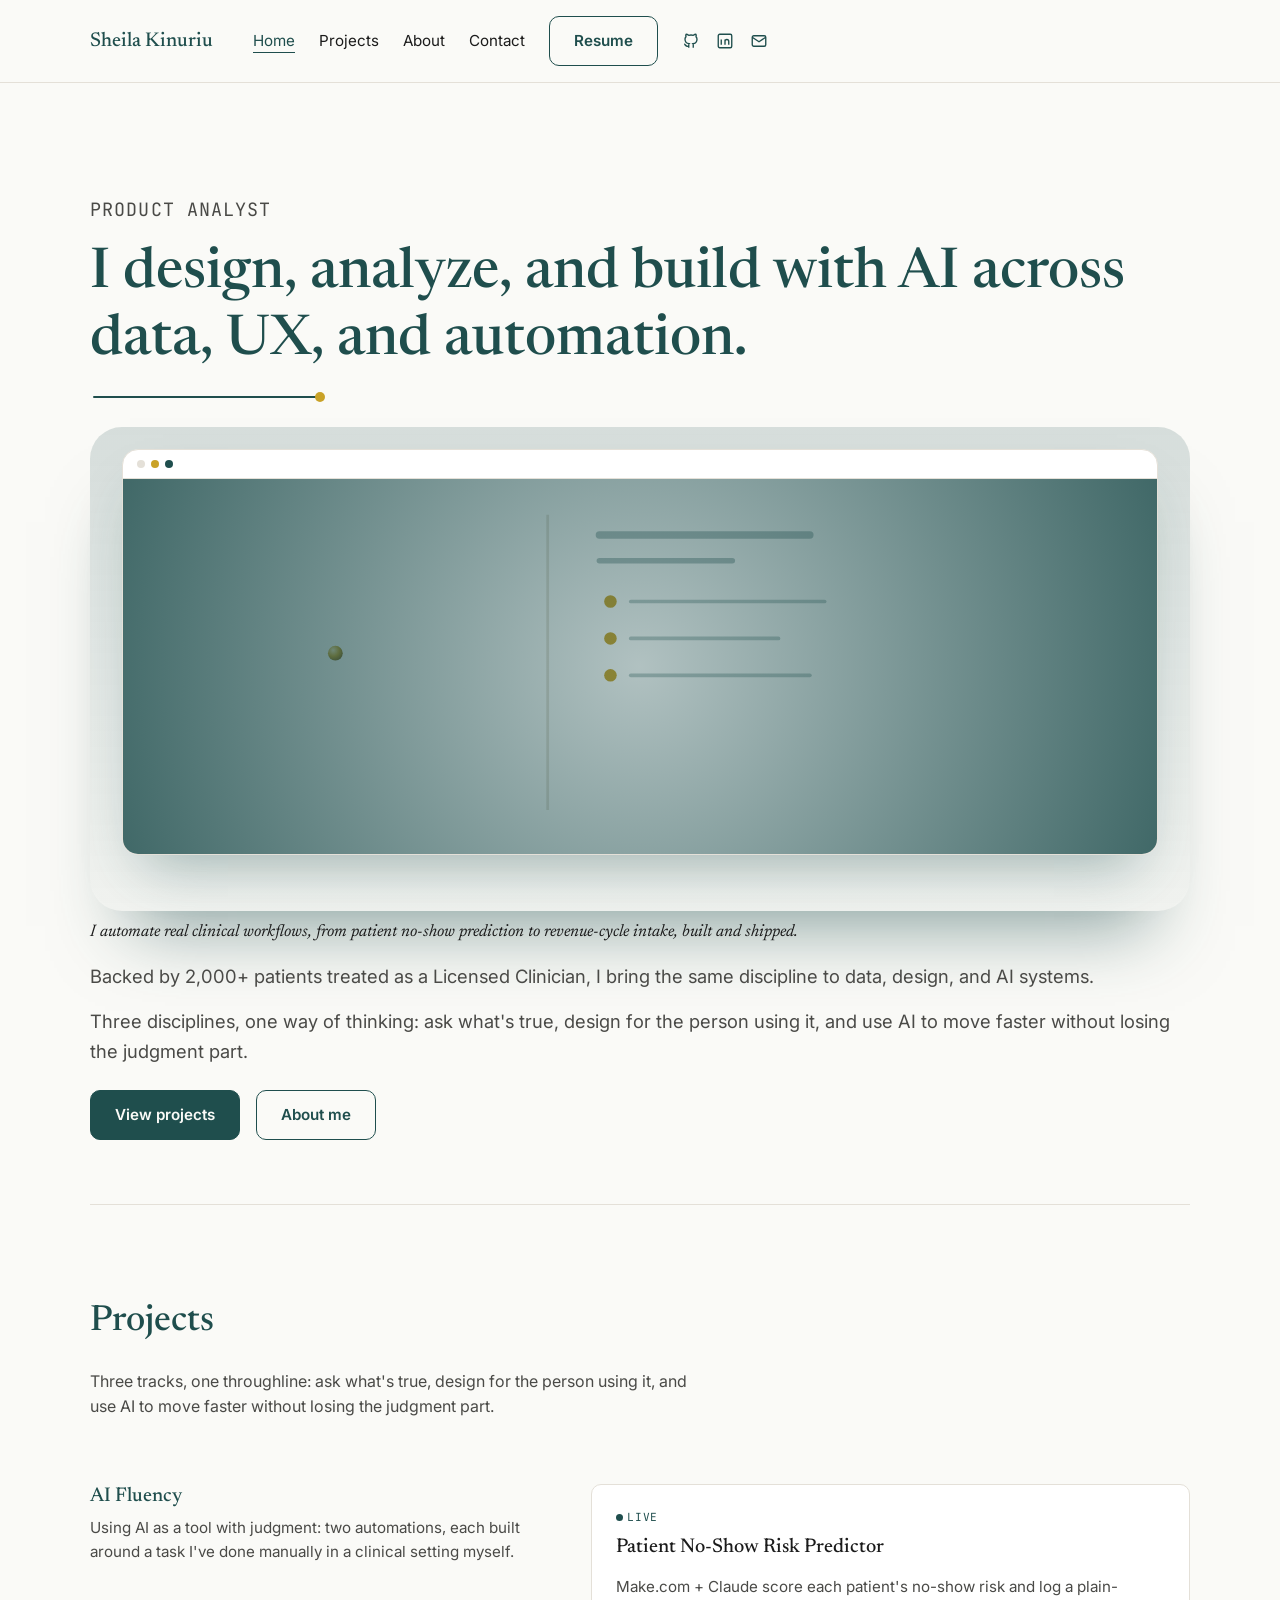
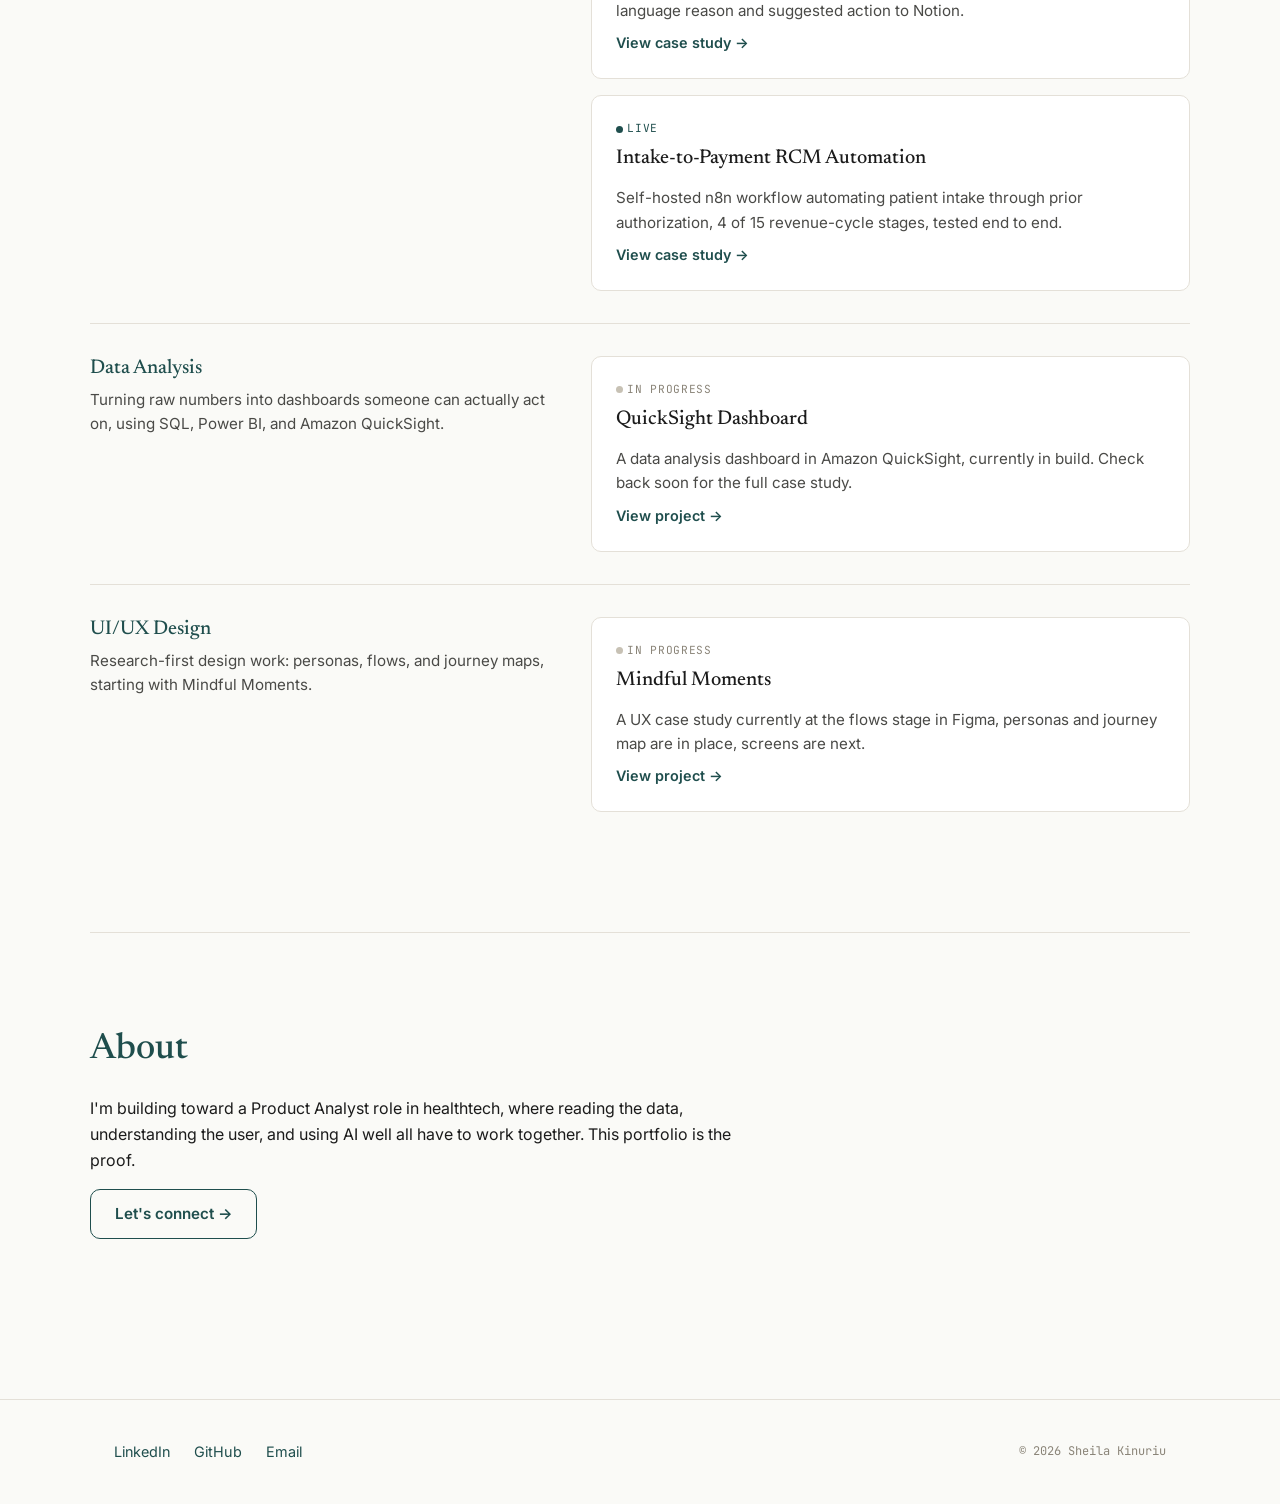
==== commit 7237e4a7: "Add 3D sphere gradients to network nodes" ====
--- a/index.html
+++ b/index.html
@@ -62,6 +62,18 @@
             </div>
             <div class="hero-network-frame">
               <svg class="hero-network" viewBox="0 0 560 190" aria-hidden="true">
+              <defs>
+                <radialGradient id="nodeGradient" cx="35%" cy="30%" r="75%">
+                  <stop offset="0%" stop-color="#8fc4c1"/>
+                  <stop offset="55%" stop-color="#1F4E4D"/>
+                  <stop offset="100%" stop-color="#0d2827"/>
+                </radialGradient>
+                <radialGradient id="centerGradient" cx="35%" cy="30%" r="75%">
+                  <stop offset="0%" stop-color="#f5e7b8"/>
+                  <stop offset="55%" stop-color="#C9A227"/>
+                  <stop offset="100%" stop-color="#7c611b"/>
+                </radialGradient>
+              </defs>
               <line class="hn-line" x1="115" y1="90" x2="139.7" y2="89.4"/>
               <line class="hn-line" x1="139.7" y1="89.4" x2="155.2" y2="101.7"/>
               <line class="hn-line" x1="155.2" y1="101.7" x2="167.0" y2="98.5"/>
--- a/style.css
+++ b/style.css
@@ -728,11 +728,11 @@
 /* Default state: fully visible. This is the safe fallback for
    touch devices, which have no hover state to trigger a reveal. */
 .hn-node {
-  fill: var(--color-main);
+  fill: url(#nodeGradient);
 }
 
 .hn-center {
-  fill: var(--color-accent);
+  fill: url(#centerGradient);
 }
 
 .hn-line {
